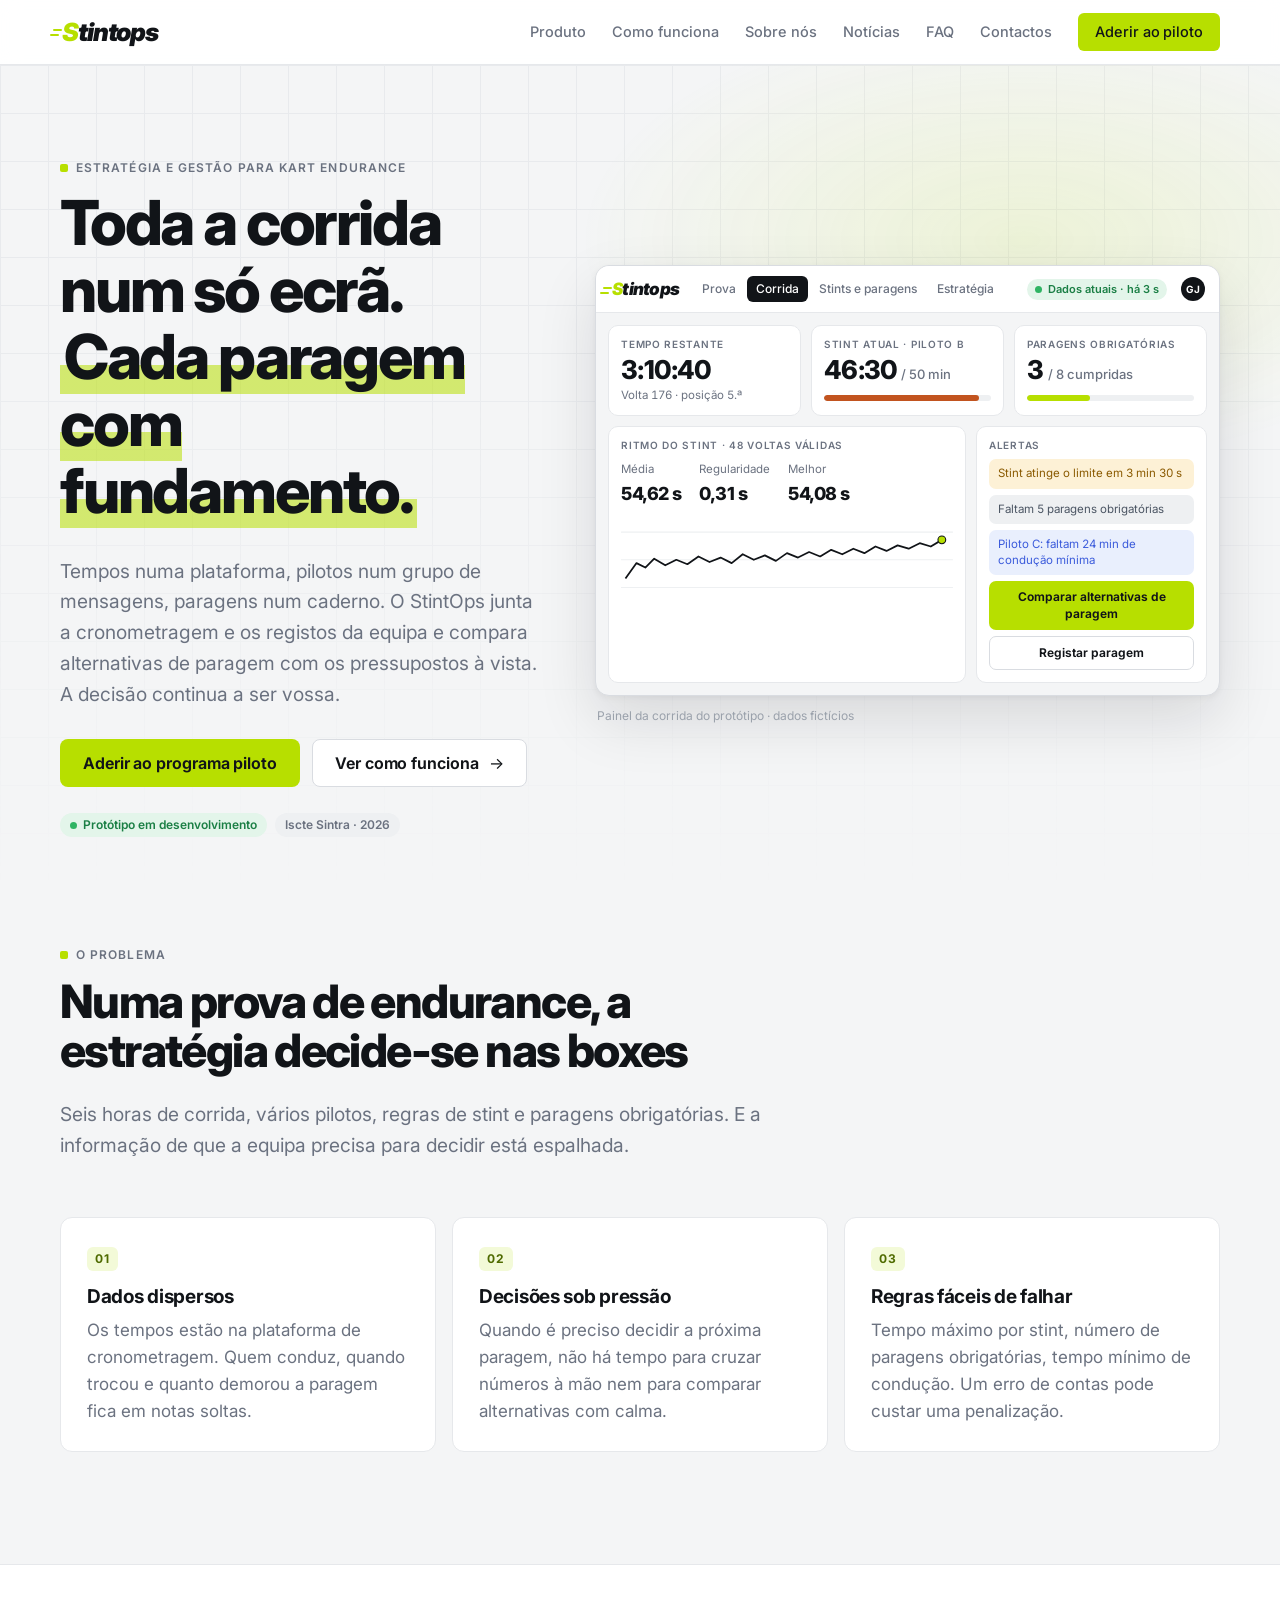
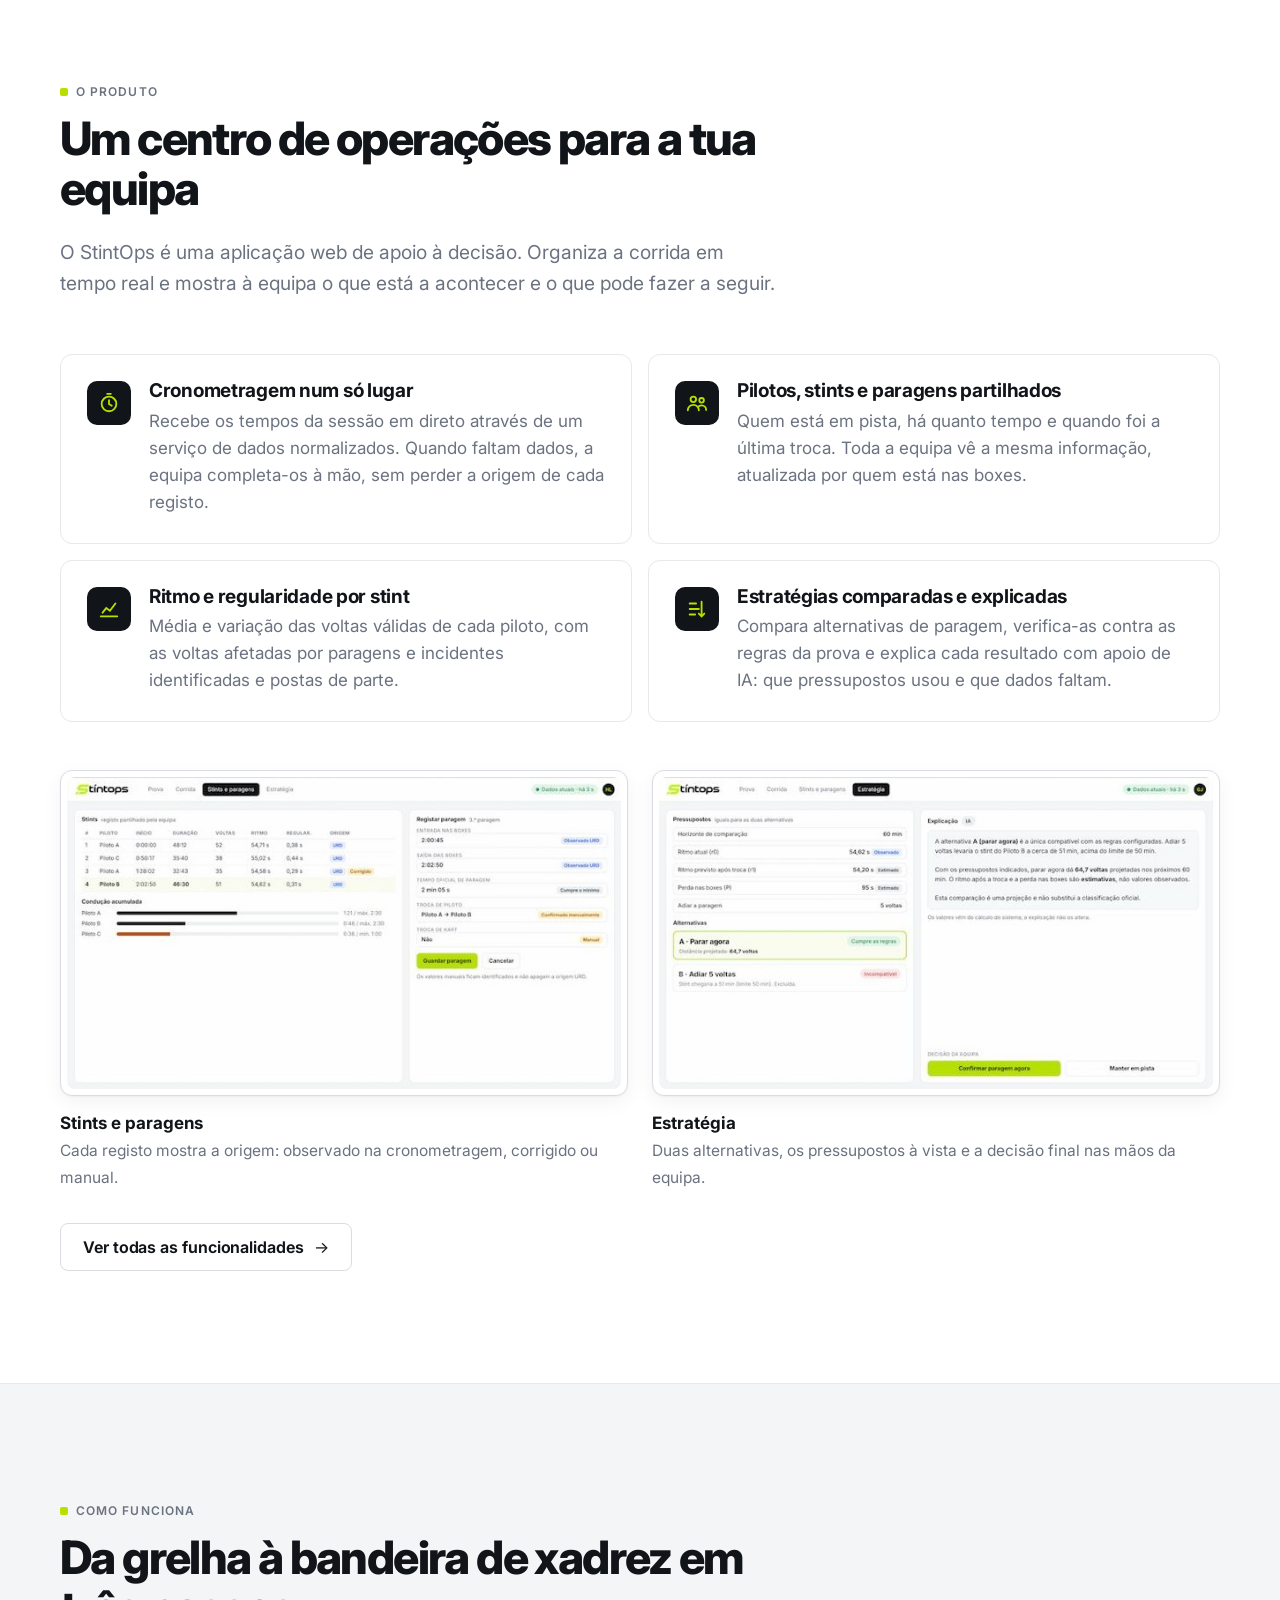
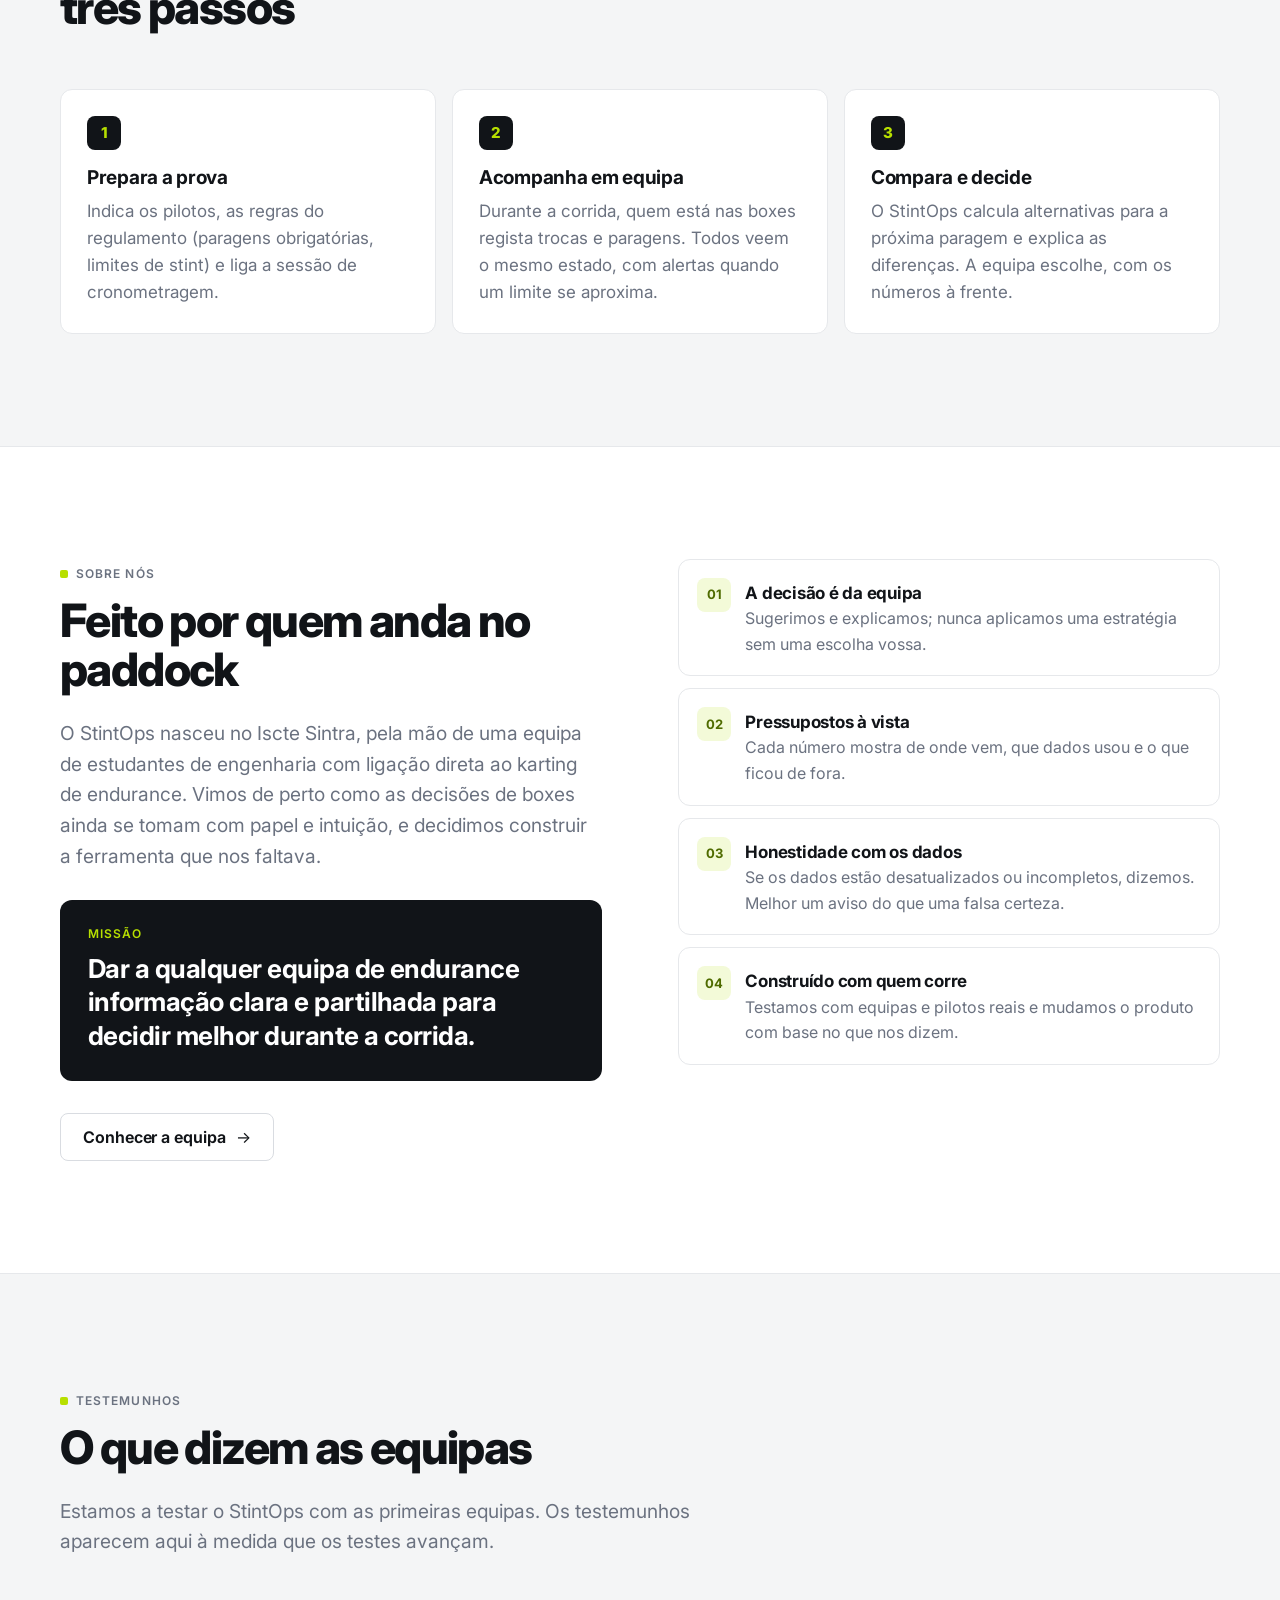
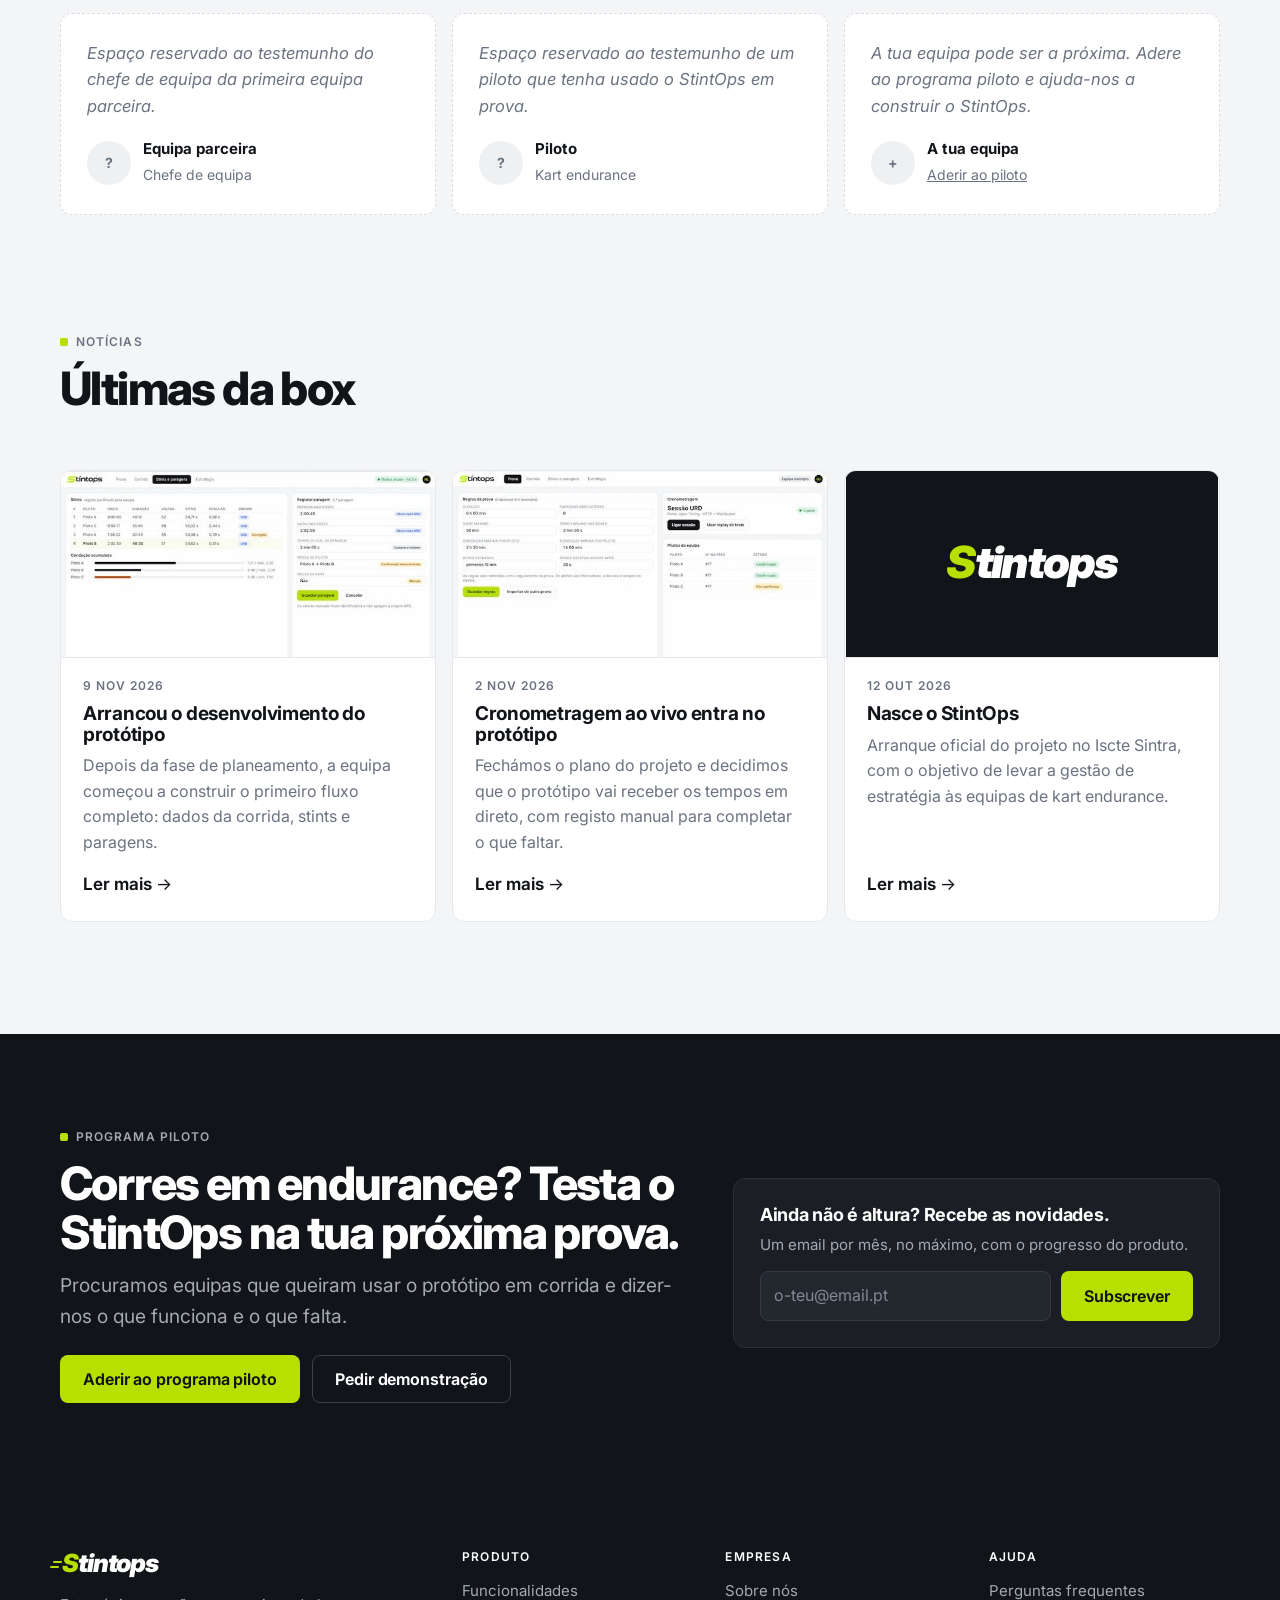
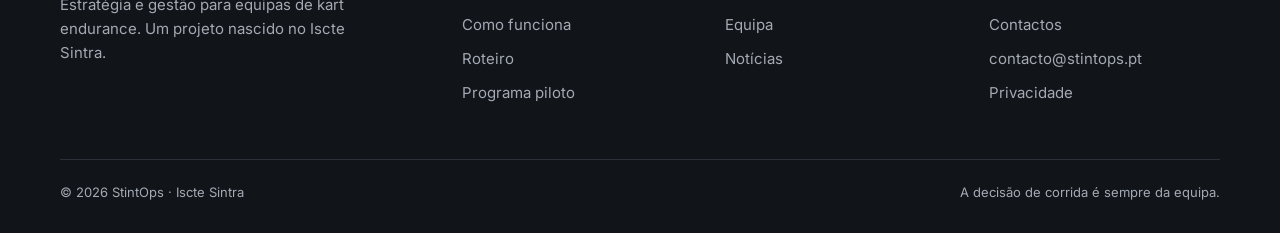
==== index.html @ 8bb317ed "Website corporativo StintOps Site estático com 7 páginas (homepage, produto, sobre nós, notícias, FA" ====
<!doctype html>
<html lang="pt-PT">
<head>
  <meta charset="utf-8">
  <meta name="viewport" content="width=device-width, initial-scale=1">
  <title>StintOps — Estratégia e gestão para kart endurance</title>
  <meta name="description" content="O StintOps junta cronometragem, pilotos, stints e paragens num só ecrã e compara estratégias de paragem com os pressupostos à vista. Para equipas de kart endurance.">
  <meta name="keywords" content="kart endurance, estratégia de corrida, gestão de stints, paragens nas boxes, cronometragem karting, software karting">
  <link rel="canonical" href="https://stintops.pt/">
  <meta property="og:type" content="website">
  <meta property="og:title" content="StintOps — Toda a corrida num só ecrã">
  <meta property="og:description" content="Cronometragem, stints e paragens da equipa num só lugar, com comparação de estratégias explicada.">
  <meta property="og:image" content="https://stintops.pt/assets/img/app-corrida.jpg">
  <meta property="og:locale" content="pt_PT">
  <meta name="theme-color" content="#ffffff">
  <link rel="icon" href="assets/img/favicon.svg" type="image/svg+xml">
  <link rel="preconnect" href="https://fonts.googleapis.com">
  <link rel="preconnect" href="https://fonts.gstatic.com" crossorigin>
  <link href="https://fonts.googleapis.com/css2?family=Inter:ital,wght@0,400;0,500;0,600;0,700;0,800;1,800;1,900&display=swap" rel="stylesheet">
  <link rel="stylesheet" href="assets/css/style.css?v=2">
  <script type="application/ld+json">
  {
    "@context": "https://schema.org",
    "@type": "Organization",
    "name": "StintOps",
    "description": "Estratégia e gestão para equipas de kart endurance.",
    "url": "https://stintops.pt/",
    "logo": "https://stintops.pt/assets/img/logo.svg"
  }
  </script>
</head>
<body>
  <a class="skip" href="#main">Saltar para o conteúdo</a>
  <div id="site-header"></div>

  <main id="main">

    <!-- HERO -->
    <section class="hero" aria-labelledby="hero-title">
      <div class="wrap">
        <div>
          <p class="eyebrow">Estratégia e gestão para kart endurance</p>
          <h1 id="hero-title">Toda a corrida num só ecrã. <span class="hl">Cada paragem com fundamento.</span></h1>
          <p class="lead">Tempos numa plataforma, pilotos num grupo de mensagens, paragens num caderno. O StintOps junta a cronometragem e os registos da equipa e compara alternativas de paragem com os pressupostos à vista. A decisão continua a ser vossa.</p>
          <div class="cta-row">
            <a class="btn btn-primary" href="contactos.html#piloto">Aderir ao programa piloto</a>
            <a class="btn btn-ghost arrow" href="#como-funciona">Ver como funciona</a>
          </div>
          <div class="hero-note">
            <span class="pill green">Protótipo em desenvolvimento</span>
            <span class="pill">Iscte Sintra · 2026</span>
          </div>
        </div>

        <!-- Réplica do ecrã «Painel da corrida» (dados fictícios) -->
        <figure style="margin:0">
          <div class="app" role="img" aria-label="Painel da corrida do StintOps: tempo restante, stint atual, paragens obrigatórias, ritmo do stint e alertas">
            <div class="app-bar">
              <span class="wordmark"><i>S</i>tintops</span>
              <div class="app-tabs"><span>Prova</span><span class="on">Corrida</span><span>Stints e paragens</span><span>Estratégia</span></div>
              <span class="pill green">Dados atuais · há 3 s</span>
              <span class="app-av">GJ</span>
            </div>
            <div class="app-body">
              <div class="app-kpis">
                <div class="app-card"><small>Tempo restante</small><strong>3:10:40</strong><em>Volta 176 · posição 5.ª</em></div>
                <div class="app-card"><small>Stint atual · Piloto B</small><strong>46:30 <span>/ 50 min</span></strong><div class="bar"><b style="width:93%;background:var(--orange)"></b></div></div>
                <div class="app-card"><small>Paragens obrigatórias</small><strong>3 <span>/ 8 cumpridas</span></strong><div class="bar"><b style="width:37.5%;background:var(--lime)"></b></div></div>
              </div>
              <div class="app-main">
                <div class="app-card">
                  <small>Ritmo do stint · 48 voltas válidas</small>
                  <div class="app-stats">
                    <div><em>Média</em><strong>54,62 s</strong></div>
                    <div><em>Regularidade</em><strong>0,31 s</strong></div>
                    <div><em>Melhor</em><strong>54,08 s</strong></div>
                  </div>
                  <svg class="app-chart" viewBox="0 0 300 80" aria-hidden="true">
                    <line x1="0" y1="20" x2="300" y2="20" stroke="#eef0f2"/><line x1="0" y1="45" x2="300" y2="45" stroke="#eef0f2"/><line x1="0" y1="70" x2="300" y2="70" stroke="#eef0f2"/>
                    <polyline fill="none" stroke="#111418" stroke-width="1.6" stroke-linejoin="round"
                      points="4,62 14,48 22,52 30,44 40,50 50,45 60,49 70,42 80,47 90,43 100,48 110,40 120,45 130,41 140,46 150,39 160,43 170,38 180,42 190,36 200,40 210,35 220,39 230,33 240,37 250,32 260,35 270,30 280,33 290,27"/>
                    <circle cx="290" cy="27" r="3.5" fill="#b7df00" stroke="#111418" stroke-width="1"/>
                  </svg>
                </div>
                <div class="app-card">
                  <small style="margin-bottom:8px">Alertas</small>
                  <div class="app-alert amber">Stint atinge o limite em 3 min 30 s</div>
                  <div class="app-alert gray">Faltam 5 paragens obrigatórias</div>
                  <div class="app-alert blue">Piloto C: faltam 24 min de condução mínima</div>
                  <span class="app-btn lime">Comparar alternativas de paragem</span>
                  <span class="app-btn ghost">Registar paragem</span>
                </div>
              </div>
            </div>
          </div>
          <figcaption class="app-caption">Painel da corrida do protótipo · dados fictícios</figcaption>
        </figure>
      </div>
    </section>

    <!-- PROBLEMA -->
    <section aria-labelledby="problema-title" style="padding-top:0">
      <div class="wrap">
        <div class="section-head">
          <p class="eyebrow">O problema</p>
          <h2 id="problema-title">Numa prova de endurance, a estratégia decide-se nas boxes</h2>
          <p class="lead">Seis horas de corrida, vários pilotos, regras de stint e paragens obrigatórias. E a informação de que a equipa precisa para decidir está espalhada.</p>
        </div>
        <div class="pains">
          <article class="pain">
            <span class="num">01</span>
            <h3>Dados dispersos</h3>
            <p>Os tempos estão na plataforma de cronometragem. Quem conduz, quando trocou e quanto demorou a paragem fica em notas soltas.</p>
          </article>
          <article class="pain">
            <span class="num">02</span>
            <h3>Decisões sob pressão</h3>
            <p>Quando é preciso decidir a próxima paragem, não há tempo para cruzar números à mão nem para comparar alternativas com calma.</p>
          </article>
          <article class="pain">
            <span class="num">03</span>
            <h3>Regras fáceis de falhar</h3>
            <p>Tempo máximo por stint, número de paragens obrigatórias, tempo mínimo de condução. Um erro de contas pode custar uma penalização.</p>
          </article>
        </div>
      </div>
    </section>

    <!-- PRODUTO / FUNCIONALIDADES -->
    <section class="band" aria-labelledby="produto-title">
      <div class="wrap">
        <div class="section-head">
          <p class="eyebrow">O produto</p>
          <h2 id="produto-title">Um centro de operações para a tua equipa</h2>
          <p class="lead">O StintOps é uma aplicação web de apoio à decisão. Organiza a corrida em tempo real e mostra à equipa o que está a acontecer e o que pode fazer a seguir.</p>
        </div>
        <div class="features">
          <article class="feature">
            <div class="ico"><svg viewBox="0 0 24 24" fill="none" stroke="currentColor" stroke-width="2" stroke-linecap="round"><circle cx="12" cy="13" r="8"/><path d="M12 9v4l3 2M10 2h4"/></svg></div>
            <div>
              <h3>Cronometragem num só lugar</h3>
              <p>Recebe os tempos da sessão em direto através de um serviço de dados normalizados. Quando faltam dados, a equipa completa-os à mão, sem perder a origem de cada registo.</p>
            </div>
          </article>
          <article class="feature">
            <div class="ico"><svg viewBox="0 0 24 24" fill="none" stroke="currentColor" stroke-width="2" stroke-linecap="round"><circle cx="8" cy="8" r="3"/><circle cx="17" cy="9" r="2.5"/><path d="M2 20c0-3.3 2.7-6 6-6s6 2.7 6 6M14 15.5c.9-.6 1.9-1 3-1 2.8 0 5 2.2 5 5"/></svg></div>
            <div>
              <h3>Pilotos, stints e paragens partilhados</h3>
              <p>Quem está em pista, há quanto tempo e quando foi a última troca. Toda a equipa vê a mesma informação, atualizada por quem está nas boxes.</p>
            </div>
          </article>
          <article class="feature">
            <div class="ico"><svg viewBox="0 0 24 24" fill="none" stroke="currentColor" stroke-width="2" stroke-linecap="round"><path d="M3 20h18M5 16l4-5 4 3 6-8"/></svg></div>
            <div>
              <h3>Ritmo e regularidade por stint</h3>
              <p>Média e variação das voltas válidas de cada piloto, com as voltas afetadas por paragens e incidentes identificadas e postas de parte.</p>
            </div>
          </article>
          <article class="feature">
            <div class="ico"><svg viewBox="0 0 24 24" fill="none" stroke="currentColor" stroke-width="2" stroke-linecap="round"><path d="M4 6h7M4 12h10M4 18h6M17 4v16M14 17l3 3 3-3"/></svg></div>
            <div>
              <h3>Estratégias comparadas e explicadas</h3>
              <p>Compara alternativas de paragem, verifica-as contra as regras da prova e explica cada resultado com apoio de IA: que pressupostos usou e que dados faltam.</p>
            </div>
          </article>
        </div>

        <div class="shots" style="margin-top:48px">
          <figure class="shot">
            <div class="frame"><img src="assets/img/app-stints.jpg" alt="Ecrã Stints e paragens: tabela de stints por piloto, condução acumulada e formulário de registo de paragem" loading="lazy" width="628" height="354"></div>
            <figcaption><b>Stints e paragens</b><span>Cada registo mostra a origem: observado na cronometragem, corrigido ou manual.</span></figcaption>
          </figure>
          <figure class="shot">
            <div class="frame"><img src="assets/img/app-estrategia.jpg" alt="Ecrã Estratégia: pressupostos, duas alternativas de paragem e explicação por IA" loading="lazy" width="628" height="354"></div>
            <figcaption><b>Estratégia</b><span>Duas alternativas, os pressupostos à vista e a decisão final nas mãos da equipa.</span></figcaption>
          </figure>
        </div>
        <div class="more"><a class="btn btn-ghost arrow" href="produto.html">Ver todas as funcionalidades</a></div>
      </div>
    </section>

    <!-- COMO FUNCIONA -->
    <section id="como-funciona" aria-labelledby="como-title">
      <div class="wrap">
        <div class="section-head">
          <p class="eyebrow">Como funciona</p>
          <h2 id="como-title">Da grelha à bandeira de xadrez em três passos</h2>
        </div>
        <div class="steps">
          <div class="step" style="background:var(--surface)">
            <h3>Prepara a prova</h3>
            <p>Indica os pilotos, as regras do regulamento (paragens obrigatórias, limites de stint) e liga a sessão de cronometragem.</p>
          </div>
          <div class="step" style="background:var(--surface)">
            <h3>Acompanha em equipa</h3>
            <p>Durante a corrida, quem está nas boxes regista trocas e paragens. Todos veem o mesmo estado, com alertas quando um limite se aproxima.</p>
          </div>
          <div class="step" style="background:var(--surface)">
            <h3>Compara e decide</h3>
            <p>O StintOps calcula alternativas para a próxima paragem e explica as diferenças. A equipa escolhe, com os números à frente.</p>
          </div>
        </div>
      </div>
    </section>

    <!-- SOBRE (RESUMO) -->
    <section class="band" aria-labelledby="sobre-title">
      <div class="wrap split">
        <div>
          <p class="eyebrow">Sobre nós</p>
          <h2 id="sobre-title">Feito por quem anda no paddock</h2>
          <p class="lead">O StintOps nasceu no Iscte Sintra, pela mão de uma equipa de estudantes de engenharia com ligação direta ao karting de endurance. Vimos de perto como as decisões de boxes ainda se tomam com papel e intuição, e decidimos construir a ferramenta que nos faltava.</p>
          <div class="quote-box" style="margin-top:28px">
            <small>Missão</small>
            <p>Dar a qualquer equipa de endurance informação clara e partilhada para decidir melhor durante a corrida.</p>
          </div>
          <div class="more"><a class="btn btn-ghost arrow" href="sobre.html">Conhecer a equipa</a></div>
        </div>
        <div class="values">
          <div class="value"><b>01</b><div><h3>A decisão é da equipa</h3><p>Sugerimos e explicamos; nunca aplicamos uma estratégia sem uma escolha vossa.</p></div></div>
          <div class="value"><b>02</b><div><h3>Pressupostos à vista</h3><p>Cada número mostra de onde vem, que dados usou e o que ficou de fora.</p></div></div>
          <div class="value"><b>03</b><div><h3>Honestidade com os dados</h3><p>Se os dados estão desatualizados ou incompletos, dizemos. Melhor um aviso do que uma falsa certeza.</p></div></div>
          <div class="value"><b>04</b><div><h3>Construído com quem corre</h3><p>Testamos com equipas e pilotos reais e mudamos o produto com base no que nos dizem.</p></div></div>
        </div>
      </div>
    </section>

    <!-- TESTEMUNHOS -->
    <!-- TODO: substituir pelos testemunhos reais recolhidos no programa piloto (nome, foto, equipa). -->
    <section aria-labelledby="testemunhos-title">
      <div class="wrap">
        <div class="section-head">
          <p class="eyebrow">Testemunhos</p>
          <h2 id="testemunhos-title">O que dizem as equipas</h2>
          <p class="lead">Estamos a testar o StintOps com as primeiras equipas. Os testemunhos aparecem aqui à medida que os testes avançam.</p>
        </div>
        <div class="testis">
          <figure class="testi">
            <blockquote>Espaço reservado ao testemunho do chefe de equipa da primeira equipa parceira.</blockquote>
            <figcaption class="who"><span class="avatar">?</span><div><strong>Equipa parceira</strong><span>Chefe de equipa</span></div></figcaption>
          </figure>
          <figure class="testi">
            <blockquote>Espaço reservado ao testemunho de um piloto que tenha usado o StintOps em prova.</blockquote>
            <figcaption class="who"><span class="avatar">?</span><div><strong>Piloto</strong><span>Kart endurance</span></div></figcaption>
          </figure>
          <figure class="testi">
            <blockquote>A tua equipa pode ser a próxima. Adere ao programa piloto e ajuda-nos a construir o StintOps.</blockquote>
            <figcaption class="who"><span class="avatar">+</span><div><strong>A tua equipa</strong><span><a href="contactos.html#piloto">Aderir ao piloto</a></span></div></figcaption>
          </figure>
        </div>
      </div>
    </section>

    <!-- NOTÍCIAS -->
    <section aria-labelledby="noticias-title" style="padding-top:0">
      <div class="wrap">
        <div class="section-head">
          <p class="eyebrow">Notícias</p>
          <h2 id="noticias-title">Últimas da box</h2>
        </div>
        <div class="news">
          <article class="post">
            <div class="post-cover"><img src="assets/img/app-stints.jpg" alt="" loading="lazy"></div>
            <div class="post-body">
              <time datetime="2026-11-09">9 nov 2026</time>
              <h3>Arrancou o desenvolvimento do protótipo</h3>
              <p>Depois da fase de planeamento, a equipa começou a construir o primeiro fluxo completo: dados da corrida, stints e paragens.</p>
              <a class="read arrow" href="noticias.html#prototipo">Ler mais </a>
            </div>
          </article>
          <article class="post">
            <div class="post-cover"><img src="assets/img/app-prova.jpg" alt="" loading="lazy"></div>
            <div class="post-body">
              <time datetime="2026-11-02">2 nov 2026</time>
              <h3>Cronometragem ao vivo entra no protótipo</h3>
              <p>Fechámos o plano do projeto e decidimos que o protótipo vai receber os tempos em direto, com registo manual para completar o que faltar.</p>
              <a class="read arrow" href="noticias.html#ao-vivo">Ler mais </a>
            </div>
          </article>
          <article class="post">
            <div class="post-cover"><svg viewBox="0 0 320 160" aria-hidden="true"><rect width="320" height="160" fill="#111418"/><text x="160" y="92" text-anchor="middle" font-family="Inter, sans-serif" font-style="italic" font-weight="900" font-size="38" letter-spacing="-1.5" fill="#fff"><tspan fill="#b7df00">S</tspan>tintops</text></svg></div>
            <div class="post-body">
              <time datetime="2026-10-12">12 out 2026</time>
              <h3>Nasce o StintOps</h3>
              <p>Arranque oficial do projeto no Iscte Sintra, com o objetivo de levar a gestão de estratégia às equipas de kart endurance.</p>
              <a class="read arrow" href="noticias.html#arranque">Ler mais </a>
            </div>
          </article>
        </div>
      </div>
    </section>

    <!-- CTA SECUNDÁRIO -->
    <section class="cta-band dark" aria-labelledby="cta-title">
      <div class="wrap">
        <div>
          <p class="eyebrow">Programa piloto</p>
          <h2 id="cta-title">Corres em endurance? Testa o StintOps na tua próxima prova.</h2>
          <p class="lead">Procuramos equipas que queiram usar o protótipo em corrida e dizer-nos o que funciona e o que falta.</p>
          <div class="cta-row" style="margin-top:24px">
            <a class="btn btn-primary" href="contactos.html#piloto">Aderir ao programa piloto</a>
            <a class="btn btn-ghost" href="contactos.html#demo">Pedir demonstração</a>
          </div>
        </div>
        <div class="cta-side">
          <h3>Ainda não é altura? Recebe as novidades.</h3>
          <p>Um email por mês, no máximo, com o progresso do produto.</p>
          <form class="newsletter" data-form="newsletter" data-ok="Subscrição registada. Obrigado!" novalidate>
            <label class="sr-only" for="nl-email">Email</label>
            <input id="nl-email" name="email" type="email" placeholder="o-teu@email.pt" required autocomplete="email">
            <input type="hidden" name="tipo" value="newsletter">
            <button class="btn btn-primary" type="submit">Subscrever</button>
            <p class="form-msg" role="status"></p>
          </form>
        </div>
      </div>
    </section>

  </main>

  <div id="site-footer"></div>
  <script src="assets/js/main.js?v=2"></script>
</body>
</html>
---- assets/css/style.css ----
/* StintOps — website corporativo
   Mesma linguagem visual da aplicação: fundo claro, cartões brancos,
   lima como cor de ação, preto para o estado ativo, etiquetas de estado. */

:root {
  --bg: #f4f5f6;
  --surface: #ffffff;
  --surface-2: #fafafa;
  --line: #e6e8eb;
  --line-2: #d9dce1;
  --text: #111418;
  --muted: #6b7280;
  --faint: #9aa1ab;
  --black: #111418;

  --lime: #b7df00;          /* botões principais, barras de progresso */
  --lime-hover: #a6cb00;
  --lime-ink: #4f6b00;      /* lima legível sobre branco */
  --lime-soft: #f3fad8;
  --orange: #c2541f;        /* stint perto do limite */
  --amber-soft: #fdf1d6;  --amber-ink: #8a5a00;
  --blue-soft: #e9effd;   --blue-ink: #3b5bdb;
  --green-soft: #e3f5ea;  --green-ink: #1b7f45;
  --gray-soft: #eef0f2;

  --font: "Inter", system-ui, -apple-system, "Segoe UI", Roboto, sans-serif;
  --radius: 12px;
  --radius-sm: 8px;
  --wrap: 1160px;
  --gutter: clamp(16px, 4vw, 32px);
  --shadow: 0 1px 2px rgba(17, 20, 24, .04), 0 6px 20px rgba(17, 20, 24, .05);
}

*, *::before, *::after { box-sizing: border-box; }
html { scroll-behavior: smooth; -webkit-text-size-adjust: 100%; }
[id] { scroll-margin-top: 84px; }
body {
  margin: 0; background: var(--bg); color: var(--text);
  font: 400 17px/1.6 var(--font);
  -webkit-font-smoothing: antialiased;
}
img, svg { display: block; max-width: 100%; }
a { color: inherit; }
p { margin: 0 0 1em; }
h1, h2, h3, h4 { margin: 0 0 .5em; line-height: 1.08; font-weight: 800; letter-spacing: -.035em; }
h1 { font-size: clamp(38px, 5vw, 62px); }
h2 { font-size: clamp(30px, 3.8vw, 46px); }
h3 { font-size: 19px; font-weight: 700; letter-spacing: -.015em; }
:focus-visible { outline: 3px solid var(--lime); outline-offset: 3px; border-radius: 4px; }

.wrap { width: min(var(--wrap), 100% - 2 * var(--gutter)); margin-inline: auto; }
.skip { position: absolute; left: -999px; top: 8px; background: var(--black); color: #fff; padding: 8px 14px; z-index: 100; border-radius: 6px; }
.skip:focus { left: 8px; }
.sr-only { position: absolute; width: 1px; height: 1px; overflow: hidden; clip: rect(0 0 0 0); white-space: nowrap; }

/* rótulo pequeno em maiúsculas, como «TEMPO RESTANTE» na app */
.eyebrow {
  display: inline-flex; align-items: center; gap: 8px;
  font: 600 12px/1 var(--font); letter-spacing: .09em; text-transform: uppercase;
  color: var(--muted); margin-bottom: 16px;
}
.eyebrow::before { content: ""; width: 8px; height: 8px; border-radius: 2px; background: var(--lime); }
.lead { font-size: clamp(18px, 1.5vw, 20px); color: var(--muted); max-width: 60ch; }
.hl { background: linear-gradient(transparent 62%, rgba(183, 223, 0, .55) 62%); padding: 0 .06em; }

/* etiquetas de estado (Confirmado, Observado URD, Corrigido…) */
.pill {
  display: inline-flex; align-items: center; gap: 6px; white-space: nowrap;
  font: 600 12px/1 var(--font); padding: 6px 10px; border-radius: 999px;
  background: var(--gray-soft); color: var(--muted);
}
.pill.green { background: var(--green-soft); color: var(--green-ink); }
.pill.green::before { content: ""; width: 7px; height: 7px; border-radius: 50%; background: #2fb463; }
.pill.blue { background: var(--blue-soft); color: var(--blue-ink); }
.pill.amber { background: var(--amber-soft); color: var(--amber-ink); }
.pill.lime { background: var(--lime-soft); color: var(--lime-ink); }

/* ---------- botões (cantos de 8px, como na app) ---------- */
.btn {
  display: inline-flex; align-items: center; justify-content: center; gap: 10px;
  min-height: 48px; padding: 0 22px; border-radius: var(--radius-sm); border: 1px solid transparent;
  font: 650 16px/1 var(--font); text-decoration: none; cursor: pointer; letter-spacing: -.005em;
  transition: background .15s, color .15s, border-color .15s, box-shadow .15s;
}
.btn-primary { background: var(--lime); color: var(--black); }
.btn-primary:hover { background: var(--lime-hover); }
.btn-ghost { background: var(--surface); color: var(--text); border-color: var(--line-2); }
.btn-ghost:hover { border-color: var(--black); }
.btn-dark { background: var(--black); color: #fff; }
.btn-sm { min-height: 38px; padding: 0 16px; font-size: 14.5px; }
.arrow::after { content: "→"; font-weight: 400; }

/* ---------- logótipo ---------- */
.brand { display: inline-flex; align-items: center; text-decoration: none; color: var(--black); }
.wordmark { font: italic 900 25px/1 var(--font); letter-spacing: -.045em; position: relative; padding-left: 2px; }
.wordmark i { font-style: inherit; color: var(--lime); position: relative; }
.wordmark i::before {
  content: ""; position: absolute; left: -9px; top: 42%; width: 9px; height: 2px; border-radius: 2px;
  background: var(--lime); box-shadow: -3px 5px 0 var(--lime);
}
.dark .brand { color: #fff; }

/* ---------- cabeçalho (barra da app) ---------- */
.site-header {
  position: sticky; top: 0; z-index: 50;
  background: rgba(255, 255, 255, .92); backdrop-filter: saturate(1.4) blur(10px);
  border-bottom: 1px solid var(--line);
}
.site-header .wrap { display: flex; align-items: center; gap: 28px; min-height: 64px; }
.nav { margin-left: auto; display: flex; align-items: center; gap: 2px; }
.nav a {
  color: var(--muted); text-decoration: none; font-size: 14.5px; font-weight: 500;
  padding: 7px 12px; border-radius: 6px;
}
.nav a:hover { color: var(--text); background: var(--gray-soft); }
.nav a[aria-current="page"] { color: #fff; background: var(--black); }
.nav .btn { margin-left: 12px; color: var(--black); padding: 0 16px; }
.nav .btn:hover { background: var(--lime-hover); color: var(--black); }
.nav-toggle {
  display: none; margin-left: auto; background: var(--surface); border: 1px solid var(--line-2);
  color: var(--text); width: 44px; height: 44px; border-radius: 8px; cursor: pointer;
}
@media (max-width: 920px) {
  .nav-toggle { display: grid; place-items: center; }
  .nav {
    position: absolute; left: 0; right: 0; top: 100%;
    flex-direction: column; align-items: stretch; gap: 0;
    background: var(--surface); border-bottom: 1px solid var(--line);
    padding: 8px var(--gutter) 20px; display: none; box-shadow: var(--shadow);
  }
  .nav.open { display: flex; }
  .nav a { padding: 14px 10px; border-radius: 6px; font-size: 17px; }
  .nav .btn { margin: 14px 0 0; }
}

/* ---------- secções ---------- */
section { padding: clamp(64px, 9vw, 112px) 0; }
.band { background: var(--surface); border-block: 1px solid var(--line); }
.dark { background: var(--black); color: #e8eaed; }
.dark h1, .dark h2, .dark h3 { color: #fff; }
.dark .lead { color: #a3aab4; }
.dark .eyebrow { color: #a3aab4; }
.dark .btn-ghost { background: transparent; color: #fff; border-color: #3a414b; }
.dark .btn-ghost:hover { border-color: #fff; }
.section-head { max-width: 760px; margin-bottom: clamp(32px, 5vw, 56px); }
.section-head.center { margin-inline: auto; text-align: center; }

/* ---------- hero ---------- */
.hero { position: relative; overflow: hidden; padding: clamp(48px, 7vw, 88px) 0 clamp(64px, 8vw, 104px); }
.hero::before {
  content: ""; position: absolute; inset: 0; pointer-events: none;
  background:
    radial-gradient(700px 360px at 80% 20%, rgba(183, 223, 0, .16), transparent 65%),
    linear-gradient(var(--line) 1px, transparent 1px) 0 0 / 48px 48px,
    linear-gradient(90deg, var(--line) 1px, transparent 1px) 0 0 / 48px 48px;
  -webkit-mask-image: linear-gradient(180deg, #000 30%, transparent 95%);
  mask-image: linear-gradient(180deg, #000 30%, transparent 95%);
  opacity: .8;
}
.hero .wrap { position: relative; display: grid; grid-template-columns: .92fr 1.18fr; gap: clamp(32px, 4vw, 48px); align-items: center; }
.hero .lead { margin: 22px 0 30px; }
.cta-row { display: flex; flex-wrap: wrap; gap: 12px; align-items: center; }
.hero-note { margin-top: 26px; display: flex; flex-wrap: wrap; gap: 8px; }
@media (max-width: 1000px) { .hero .wrap { grid-template-columns: 1fr; } }

/* ---------- réplica do «Painel da corrida» (ilustração) ---------- */
.app {
  background: var(--bg); border: 1px solid var(--line-2); border-radius: 14px;
  box-shadow: 0 24px 60px rgba(17, 20, 24, .12), 0 2px 6px rgba(17, 20, 24, .05);
  overflow: hidden; font-size: 13px; line-height: 1.35; font-variant-numeric: tabular-nums;
}
.app-bar { display: flex; align-items: center; gap: 14px; padding: 10px 14px; background: var(--surface); border-bottom: 1px solid var(--line); }
.app-bar .wordmark { font-size: 17px; }
.app-tabs { display: flex; gap: 2px; }
.app-bar { overflow: hidden; white-space: nowrap; }
.app-tabs span { padding: 5px 9px; white-space: nowrap; border-radius: 6px; color: var(--muted); font-size: 12px; font-weight: 500; }
.app-tabs span.on { background: var(--black); color: #fff; }
.app-bar .pill { margin-left: auto; font-size: 11px; padding: 5px 8px; }
.app-av { width: 24px; height: 24px; border-radius: 50%; background: var(--black); color: #fff; font: 700 10px/24px var(--font); text-align: center; flex: none; }
.app-body { padding: 12px; display: grid; gap: 10px; }
.app-kpis { display: grid; grid-template-columns: repeat(3, 1fr); gap: 10px; }
.app-card { background: var(--surface); border: 1px solid var(--line); border-radius: 10px; padding: 12px; min-width: 0; }
.app-card small { display: block; font: 600 10px/1.2 var(--font); text-transform: uppercase; letter-spacing: .07em; color: var(--muted); }
.app-card strong { display: block; font: 800 26px/1.1 var(--font); letter-spacing: -.03em; margin-top: 6px; }
.app-card strong span { font-size: 13px; font-weight: 500; color: var(--muted); letter-spacing: 0; }
.app-card em { display: block; font-style: normal; color: var(--muted); font-size: 11.5px; margin-top: 3px; }
.bar { height: 6px; border-radius: 3px; background: var(--gray-soft); margin-top: 10px; overflow: hidden; }
.bar b { display: block; height: 100%; border-radius: 3px; }
.app-main { display: grid; grid-template-columns: 1.55fr 1fr; gap: 10px; }
.app-stats { display: flex; gap: 18px; margin: 8px 0 4px; }
.app-stats strong { font-size: 18px; }
.app-chart { margin-top: 6px; }
.app-alert { border-radius: 7px; padding: 7px 9px; font-size: 11.5px; margin-bottom: 6px; }
.app-alert.amber { background: var(--amber-soft); color: var(--amber-ink); }
.app-alert.gray { background: var(--gray-soft); color: #4b5563; }
.app-alert.blue { background: var(--blue-soft); color: var(--blue-ink); }
.app-btn { display: block; text-align: center; border-radius: 7px; padding: 8px; font-weight: 650; font-size: 12px; margin-top: 6px; }
.app-btn.lime { background: var(--lime); }
.app-btn.ghost { background: var(--surface); border: 1px solid var(--line-2); }
.app-caption { margin: 10px 2px 0; font-size: 12px; color: var(--faint); }
@media (max-width: 1240px) and (min-width: 1001px), (max-width: 600px) {
  .app-tabs span:not(.on) { display: none; }
}
@media (max-width: 600px) {
  .app-kpis { grid-template-columns: 1fr 1fr; }
  .app-kpis .app-card:last-child { grid-column: 1 / -1; }
  .app-main { grid-template-columns: 1fr; }
  .app-card strong { font-size: 22px; }
}

/* ---------- problema ---------- */
.pains { display: grid; grid-template-columns: repeat(3, 1fr); gap: 16px; }
.pain { background: var(--surface); border: 1px solid var(--line); border-radius: var(--radius); padding: 26px; }
.pain .num { display: inline-block; font: 700 12px/1 var(--font); letter-spacing: .08em; color: var(--lime-ink); background: var(--lime-soft); padding: 6px 8px; border-radius: 6px; }
.pain h3 { margin-top: 16px; }
.pain p { color: var(--muted); margin: 0; }
@media (max-width: 860px) { .pains { grid-template-columns: 1fr; } }

/* ---------- funcionalidades ---------- */
.features { display: grid; grid-template-columns: repeat(2, 1fr); gap: 16px; }
.feature {
  background: var(--surface); border: 1px solid var(--line); border-radius: var(--radius);
  padding: 26px; display: grid; grid-template-columns: 44px 1fr; gap: 18px; align-items: start;
}
.feature .ico { width: 44px; height: 44px; border-radius: 10px; background: var(--black); display: grid; place-items: center; color: var(--lime); }
.feature .ico svg { width: 22px; height: 22px; }
.feature h3 { margin-bottom: 6px; }
.feature p { color: var(--muted); margin: 0; }
.feature .pill { margin-top: 14px; }
.more { margin-top: 32px; }
@media (max-width: 760px) { .features { grid-template-columns: 1fr; } .feature { grid-template-columns: 1fr; } }

/* ---------- ecrãs da aplicação ---------- */
.shots { display: grid; grid-template-columns: repeat(2, 1fr); gap: 24px; }
.shot { margin: 0; }
.shot .frame { background: var(--surface); border: 1px solid var(--line-2); border-radius: 12px; padding: 6px; box-shadow: var(--shadow); }
.shot img { width: 100%; height: auto; border-radius: 8px; }
.shot figcaption { margin-top: 14px; }
.shot figcaption b { display: block; font-size: 17px; }
.shot figcaption span { color: var(--muted); font-size: 15.5px; }
@media (max-width: 860px) { .shots { grid-template-columns: 1fr; } }

/* ---------- passos ---------- */
.steps { display: grid; grid-template-columns: repeat(3, 1fr); gap: 16px; counter-reset: step; }
.step { background: var(--bg); border: 1px solid var(--line); border-radius: var(--radius); padding: 26px; }
.step::before {
  counter-increment: step; content: counter(step);
  display: grid; place-items: center; width: 34px; height: 34px; border-radius: 8px;
  background: var(--black); color: var(--lime); font: 800 15px/1 var(--font); margin-bottom: 18px;
}
.step p { color: var(--muted); margin: 0; }
@media (max-width: 860px) { .steps { grid-template-columns: 1fr; } }

/* ---------- sobre / valores ---------- */
.split { display: grid; grid-template-columns: 1fr 1fr; gap: clamp(32px, 6vw, 80px); align-items: start; }
@media (max-width: 860px) { .split { grid-template-columns: 1fr; } }
.values { display: grid; gap: 12px; }
.value { display: grid; grid-template-columns: 34px 1fr; gap: 14px; background: var(--surface); border: 1px solid var(--line); border-radius: var(--radius); padding: 18px; }
.value b { display: grid; place-items: center; width: 34px; height: 34px; border-radius: 8px; background: var(--lime-soft); color: var(--lime-ink); font-size: 13px; }
.value h3 { margin: 6px 0 4px; font-size: 17px; }
.value p { margin: 0; color: var(--muted); font-size: 16px; }
.quote-box { background: var(--black); color: #e8eaed; border-radius: var(--radius); padding: 28px; }
.quote-box p { font: 700 clamp(21px, 2.2vw, 26px)/1.3 var(--font); color: #fff; letter-spacing: -.02em; margin-bottom: 0; }
.quote-box small { display: block; font: 600 12px/1 var(--font); letter-spacing: .09em; text-transform: uppercase; color: var(--lime); margin-bottom: 12px; }
.quote-box.light { background: var(--surface); border: 1px solid var(--line); }
.quote-box.light p { color: var(--text); }
.quote-box.light small { color: var(--lime-ink); }

/* ---------- testemunhos ---------- */
.testis { display: grid; grid-template-columns: repeat(3, 1fr); gap: 16px; }
.testi { margin: 0; background: var(--surface); border: 1.5px dashed var(--line-2); border-radius: var(--radius); padding: 26px; display: flex; flex-direction: column; gap: 18px; }
.testi blockquote { margin: 0; font-size: 16.5px; color: var(--muted); font-style: italic; }
.testi .who { display: flex; align-items: center; gap: 12px; margin-top: auto; }
.avatar { width: 44px; height: 44px; border-radius: 50%; background: var(--gray-soft); display: grid; place-items: center; font: 700 14px/1 var(--font); color: var(--muted); flex: none; }
.who strong { display: block; font-size: 15px; }
.who span { font-size: 14px; color: var(--muted); }
@media (max-width: 860px) { .testis { grid-template-columns: 1fr; } }

/* ---------- notícias ---------- */
.news { display: grid; grid-template-columns: repeat(3, 1fr); gap: 16px; }
.post { background: var(--surface); border: 1px solid var(--line); border-radius: var(--radius); overflow: hidden; display: flex; flex-direction: column; }
.post-cover { aspect-ratio: 16 / 8; background: var(--surface-2); border-bottom: 1px solid var(--line); overflow: hidden; }
.post-cover img { width: 100%; height: 100%; object-fit: cover; object-position: top left; }
.post-cover svg { width: 100%; height: 100%; }
.post-body { padding: 22px; display: flex; flex-direction: column; flex: 1; }
.post time { font: 600 12px/1 var(--font); color: var(--muted); letter-spacing: .08em; text-transform: uppercase; }
.post h3 { margin: 12px 0 8px; }
.post p { color: var(--muted); font-size: 16px; }
.post a.read { margin-top: auto; font-weight: 650; text-decoration: none; }
.post a.read:hover { color: var(--lime-ink); }
@media (max-width: 960px) { .news { grid-template-columns: 1fr; } }

/* ---------- CTA final ---------- */
.cta-band { padding: clamp(56px, 7vw, 88px) 0; }
.cta-band .wrap { display: grid; grid-template-columns: 1.3fr 1fr; gap: 40px; align-items: center; }
.cta-band h2 { margin-bottom: 12px; }
.newsletter { display: flex; gap: 10px; margin-top: 14px; flex-wrap: wrap; }
.newsletter input { flex: 1 1 220px; }
.cta-side { background: #1b1f25; border: 1px solid #2b313a; border-radius: var(--radius); padding: 26px; }
.cta-side h3 { font-size: 18px; }
.cta-side p { color: #a3aab4; font-size: 15px; margin-bottom: 0; }
@media (max-width: 860px) { .cta-band .wrap { grid-template-columns: 1fr; } }

/* ---------- formulários (campos como na app) ---------- */
label { display: block; font-weight: 600; font-size: 14.5px; margin-bottom: 6px; }
input, select, textarea {
  width: 100%; font: inherit; font-size: 16px; color: var(--text);
  background: var(--surface); border: 1px solid var(--line-2); border-radius: var(--radius-sm); padding: 11px 13px; min-height: 46px;
}
.dark input { background: #23282f; border-color: #353c46; color: #fff; }
.dark input::placeholder { color: #808894; }
textarea { min-height: 130px; resize: vertical; }
input:focus, select:focus, textarea:focus { outline: none; border-color: var(--lime-ink); box-shadow: 0 0 0 3px rgba(183, 223, 0, .35); }
.form-grid { display: grid; grid-template-columns: 1fr 1fr; gap: 18px; }
.form-grid .full { grid-column: 1 / -1; }
@media (max-width: 640px) { .form-grid { grid-template-columns: 1fr; } }
fieldset { border: 0; padding: 0; margin: 0 0 22px; }
legend { font-weight: 600; font-size: 14.5px; margin-bottom: 10px; padding: 0; }
.choice { display: grid; grid-template-columns: repeat(3, 1fr); gap: 10px; }
.choice label { margin: 0; position: relative; }
.choice input { position: absolute; opacity: 0; pointer-events: none; width: 1px; height: 1px; min-height: 0; padding: 0; }
.choice span {
  display: block; height: 100%; border: 1px solid var(--line-2); background: var(--surface); border-radius: var(--radius-sm);
  padding: 14px; font-weight: 650; font-size: 15px; cursor: pointer;
}
.choice span small { display: block; font-weight: 400; color: var(--muted); font-size: 13px; margin-top: 4px; }
.choice input:checked + span { border-color: var(--lime-ink); background: var(--lime-soft); box-shadow: inset 0 0 0 1px var(--lime-ink); }
.choice input:focus-visible + span { outline: 3px solid var(--lime); outline-offset: 2px; }
@media (max-width: 640px) { .choice { grid-template-columns: 1fr; } }
.check { display: flex; gap: 10px; align-items: flex-start; font-weight: 400; font-size: 14px; color: var(--muted); }
.check input { width: 20px; height: 20px; min-height: 0; margin-top: 2px; flex: none; accent-color: var(--lime-ink); }
.form-msg { display: none; margin-top: 16px; padding: 12px 14px; border-radius: var(--radius-sm); font-size: 15px; flex-basis: 100%; }
.form-msg.ok { display: block; background: var(--green-soft); color: var(--green-ink); }
.form-msg.err { display: block; background: #fdecea; color: #a12a1c; }

/* ---------- páginas interiores ---------- */
.page-hero { padding: clamp(48px, 7vw, 88px) 0 clamp(40px, 5vw, 64px); background: var(--surface); border-bottom: 1px solid var(--line); position: relative; overflow: hidden; }
.page-hero::before {
  content: ""; position: absolute; inset: 0; pointer-events: none;
  background:
    linear-gradient(var(--line) 1px, transparent 1px) 0 0 / 48px 48px,
    linear-gradient(90deg, var(--line) 1px, transparent 1px) 0 0 / 48px 48px;
  -webkit-mask-image: linear-gradient(90deg, transparent 35%, #000 100%);
  mask-image: linear-gradient(90deg, transparent 35%, #000 100%);
  opacity: .7;
}
.page-hero .wrap { position: relative; }
.page-hero h1 { font-size: clamp(38px, 5vw, 60px); max-width: 17ch; }
.page-hero .lead a { color: var(--text); }
.crumbs { font-size: 13.5px; color: var(--muted); margin-bottom: 20px; }
.crumbs a { color: var(--muted); }
.prose { max-width: 70ch; }
.prose h2 { font-size: clamp(26px, 2.8vw, 34px); margin-top: 1.6em; }
.prose h3 { margin-top: 1.4em; }
.prose ul { padding-left: 1.2em; }
.prose li { margin-bottom: .4em; }
.prose p, .prose li { color: #374151; }

.team { display: grid; grid-template-columns: repeat(auto-fill, minmax(200px, 1fr)); gap: 16px; }
.member { background: var(--bg); border: 1px solid var(--line); border-radius: var(--radius); padding: 22px; }
.member .avatar { width: 64px; height: 64px; font-size: 20px; background: var(--black); color: #fff; margin-bottom: 16px; }
.member h3 { font-size: 17px; margin-bottom: 4px; }
.member p { margin: 0; color: var(--muted); font-size: 15px; }

.timeline { list-style: none; margin: 28px 0 0; padding: 0; border-left: 2px solid var(--line-2); }
.timeline li { position: relative; padding: 0 0 26px 26px; }
.timeline li::before { content: ""; position: absolute; left: -7px; top: 4px; width: 12px; height: 12px; border-radius: 50%; background: var(--lime); box-shadow: 0 0 0 3px var(--bg); }
.timeline time { font: 600 12px/1 var(--font); color: var(--muted); letter-spacing: .08em; text-transform: uppercase; }
.timeline h3 { margin: 8px 0 4px; font-size: 17px; }
.timeline p { margin: 0; color: var(--muted); }
.article + .article { margin-top: 40px; padding-top: 40px; border-top: 1px solid var(--line); }
.article .eyebrow { margin-bottom: 10px; }
.article h2 { margin-top: 0; }

.compare { width: 100%; border-collapse: collapse; background: var(--surface); font-size: 15.5px; }
.compare th, .compare td { text-align: left; padding: 13px 18px; border-bottom: 1px solid var(--line); vertical-align: middle; }
.compare th { font: 600 11.5px/1.2 var(--font); text-transform: uppercase; letter-spacing: .08em; color: var(--muted); background: var(--surface-2); }
.compare tr:last-child td { border-bottom: 0; }
.table-scroll { overflow-x: auto; border-radius: var(--radius); border: 1px solid var(--line); }

.faq { max-width: 820px; }
.faq details { background: var(--surface); border: 1px solid var(--line); border-radius: var(--radius-sm); margin-bottom: 8px; }
.faq summary { list-style: none; cursor: pointer; padding: 18px 52px 18px 20px; position: relative; font-weight: 650; font-size: 17px; }
.faq summary::-webkit-details-marker { display: none; }
.faq summary::after { content: "+"; position: absolute; right: 18px; top: 13px; font: 400 26px/1 var(--font); color: var(--muted); transition: transform .2s; }
.faq details[open] summary::after { transform: rotate(45deg); }
.faq details p { color: var(--muted); padding: 0 20px 18px; margin: 0; }
.faq h2 { font-size: 24px; margin: 44px 0 14px; }
.faq h2:first-child { margin-top: 0; }

.contact-grid { display: grid; grid-template-columns: 1.5fr 1fr; gap: clamp(28px, 5vw, 56px); align-items: start; }
@media (max-width: 900px) { .contact-grid { grid-template-columns: 1fr; } }
.card { background: var(--surface); border: 1px solid var(--line); border-radius: var(--radius); padding: clamp(22px, 3vw, 34px); }
.card h2 { font-size: 30px; }
.info-list { list-style: none; padding: 0; margin: 0; background: var(--surface); border: 1px solid var(--line); border-radius: var(--radius); }
.info-list li { padding: 16px 20px; border-bottom: 1px solid var(--line); }
.info-list li:last-child { border-bottom: 0; }
.info-list small { display: block; font: 600 11.5px/1 var(--font); text-transform: uppercase; letter-spacing: .08em; color: var(--muted); margin-bottom: 6px; }

/* ---------- rodapé ---------- */
.site-footer { background: var(--black); color: #a3aab4; padding: 60px 0 30px; font-size: 15px; }
.foot-grid { display: grid; grid-template-columns: 1.6fr repeat(3, 1fr); gap: 32px; }
.foot-grid h4 { color: #fff; font: 600 12px/1 var(--font); text-transform: uppercase; letter-spacing: .1em; margin-bottom: 16px; }
.foot-grid ul { list-style: none; margin: 0; padding: 0; }
.foot-grid li { margin-bottom: 10px; }
.foot-grid a { color: #a3aab4; text-decoration: none; }
.foot-grid a:hover { color: #fff; }
.foot-grid .brand { color: #fff; }
.foot-grid p { max-width: 34ch; margin-top: 14px; }
.foot-bottom { margin-top: 44px; padding-top: 22px; border-top: 1px solid #2b313a; display: flex; flex-wrap: wrap; gap: 12px 24px; justify-content: space-between; font-size: 13px; }
@media (max-width: 860px) { .foot-grid { grid-template-columns: 1fr 1fr; } .foot-grid > :first-child { grid-column: 1 / -1; } }

@media (prefers-reduced-motion: reduce) { html { scroll-behavior: auto; } .btn { transition: none; } }
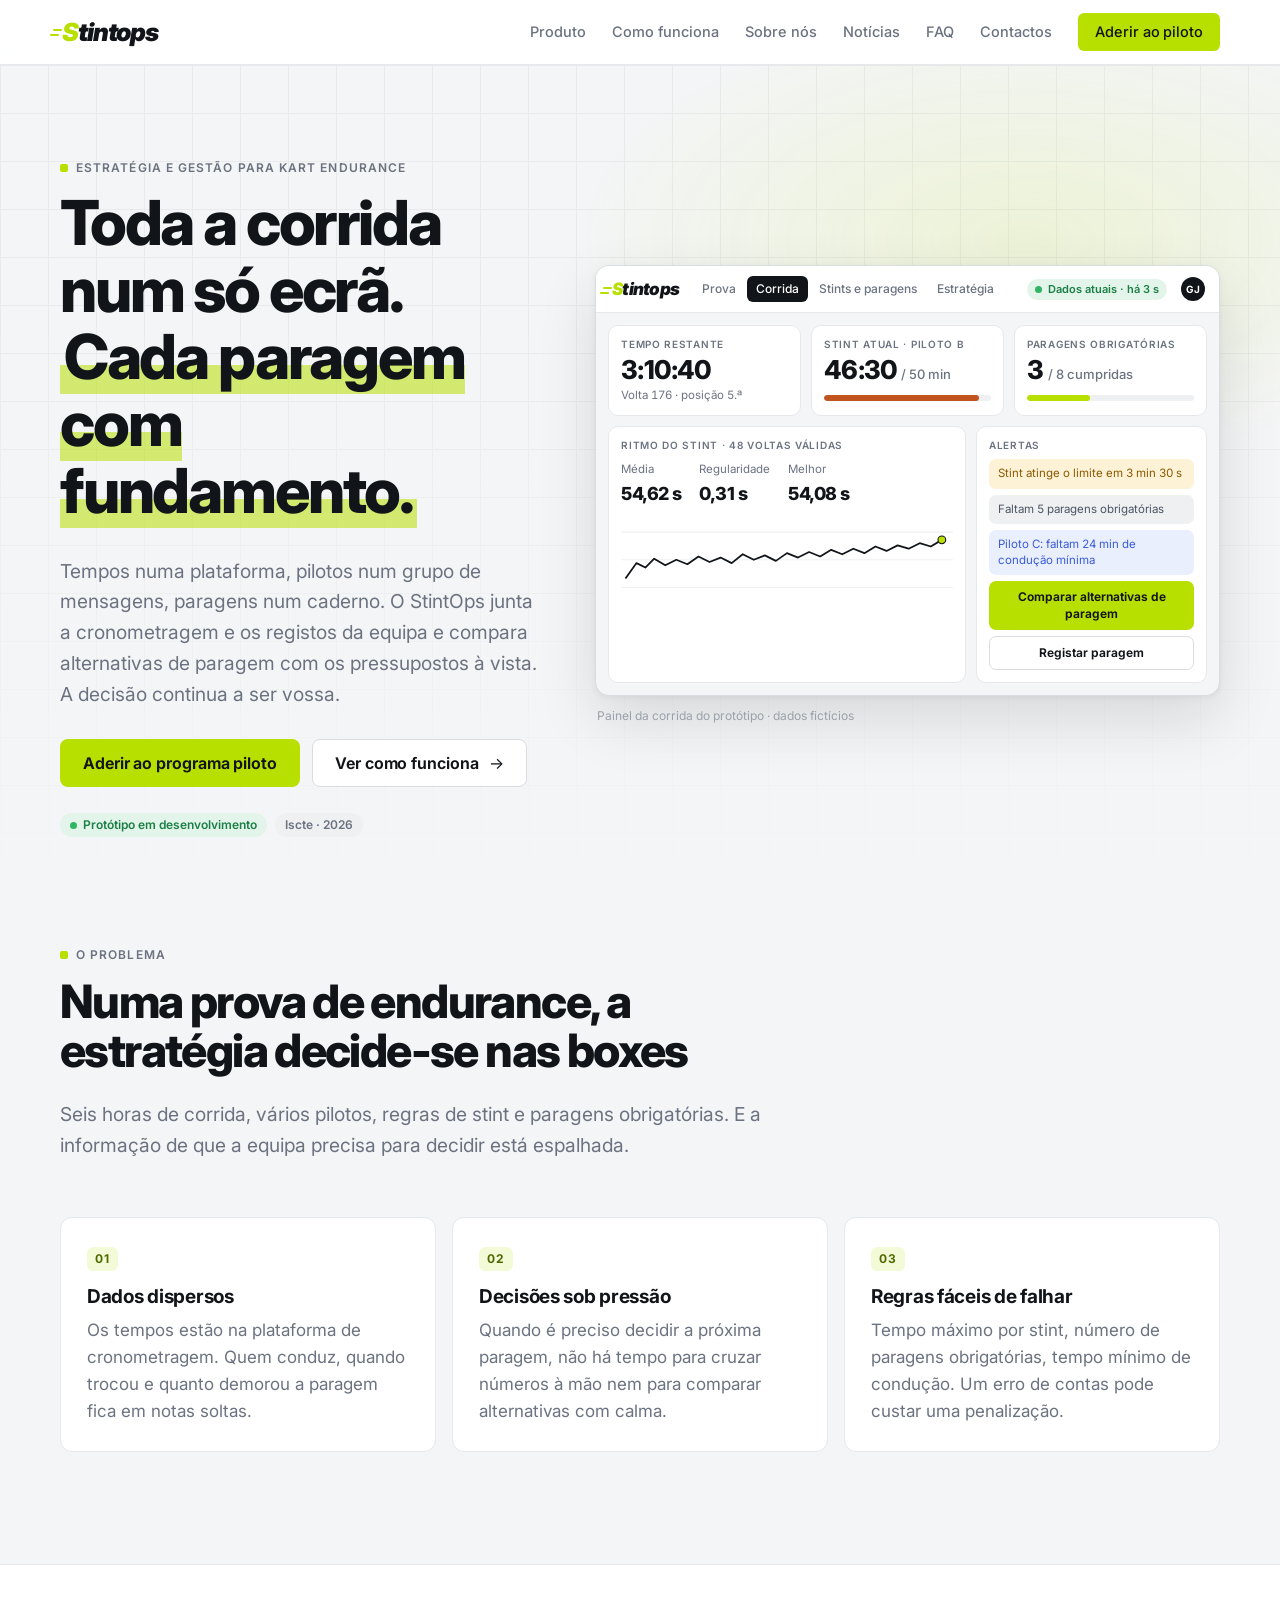
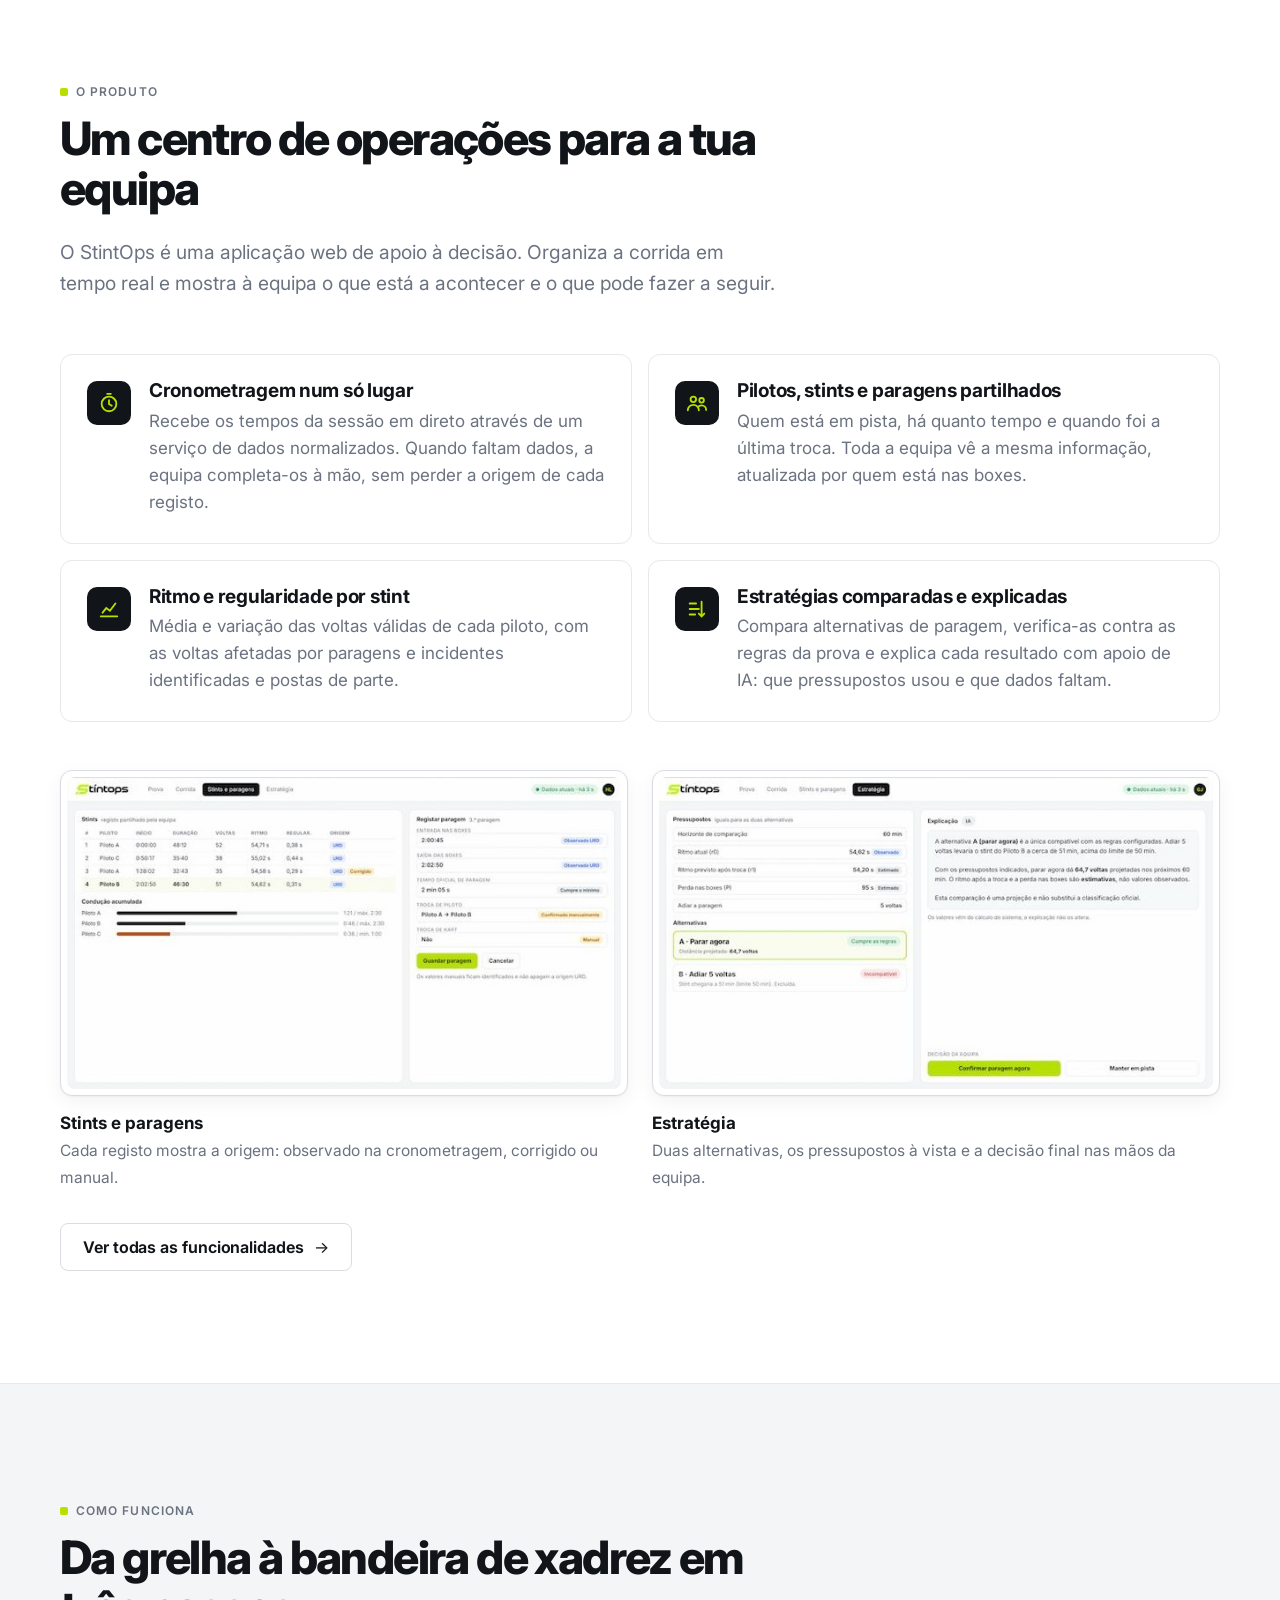
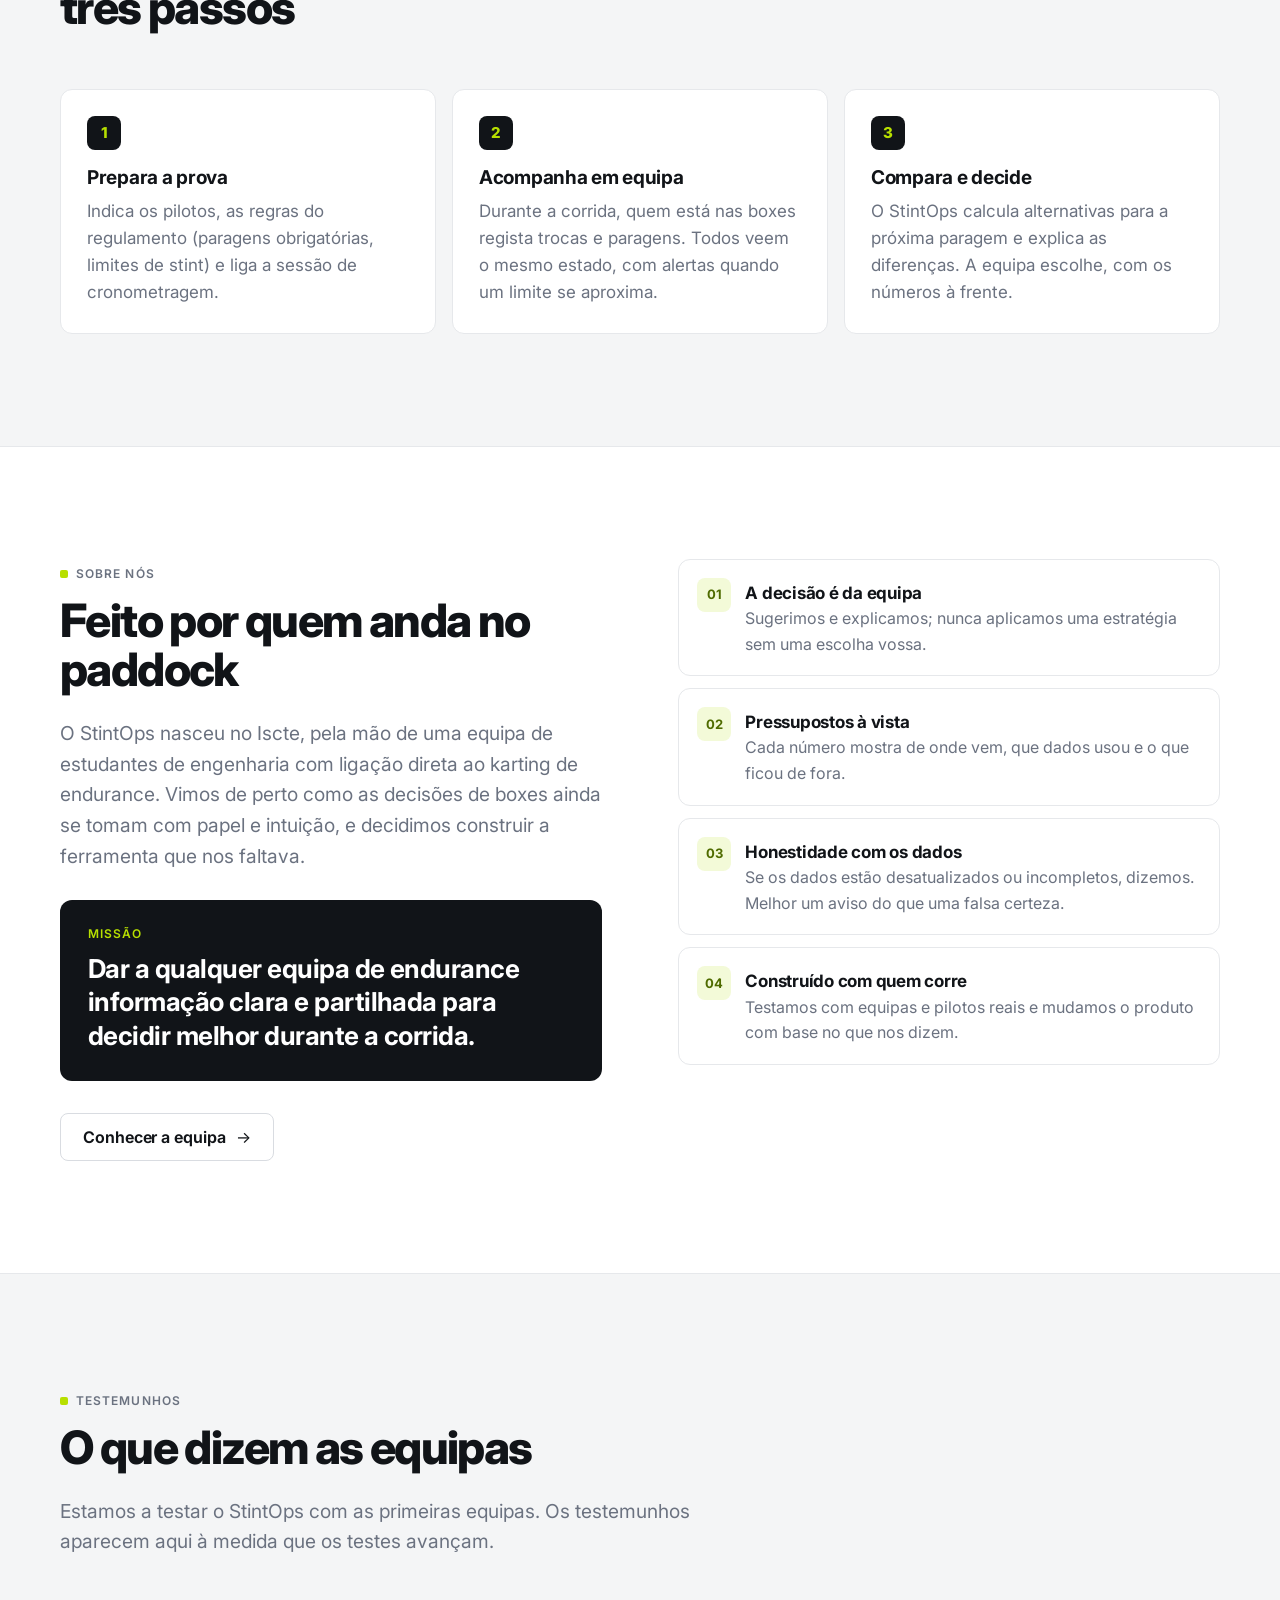
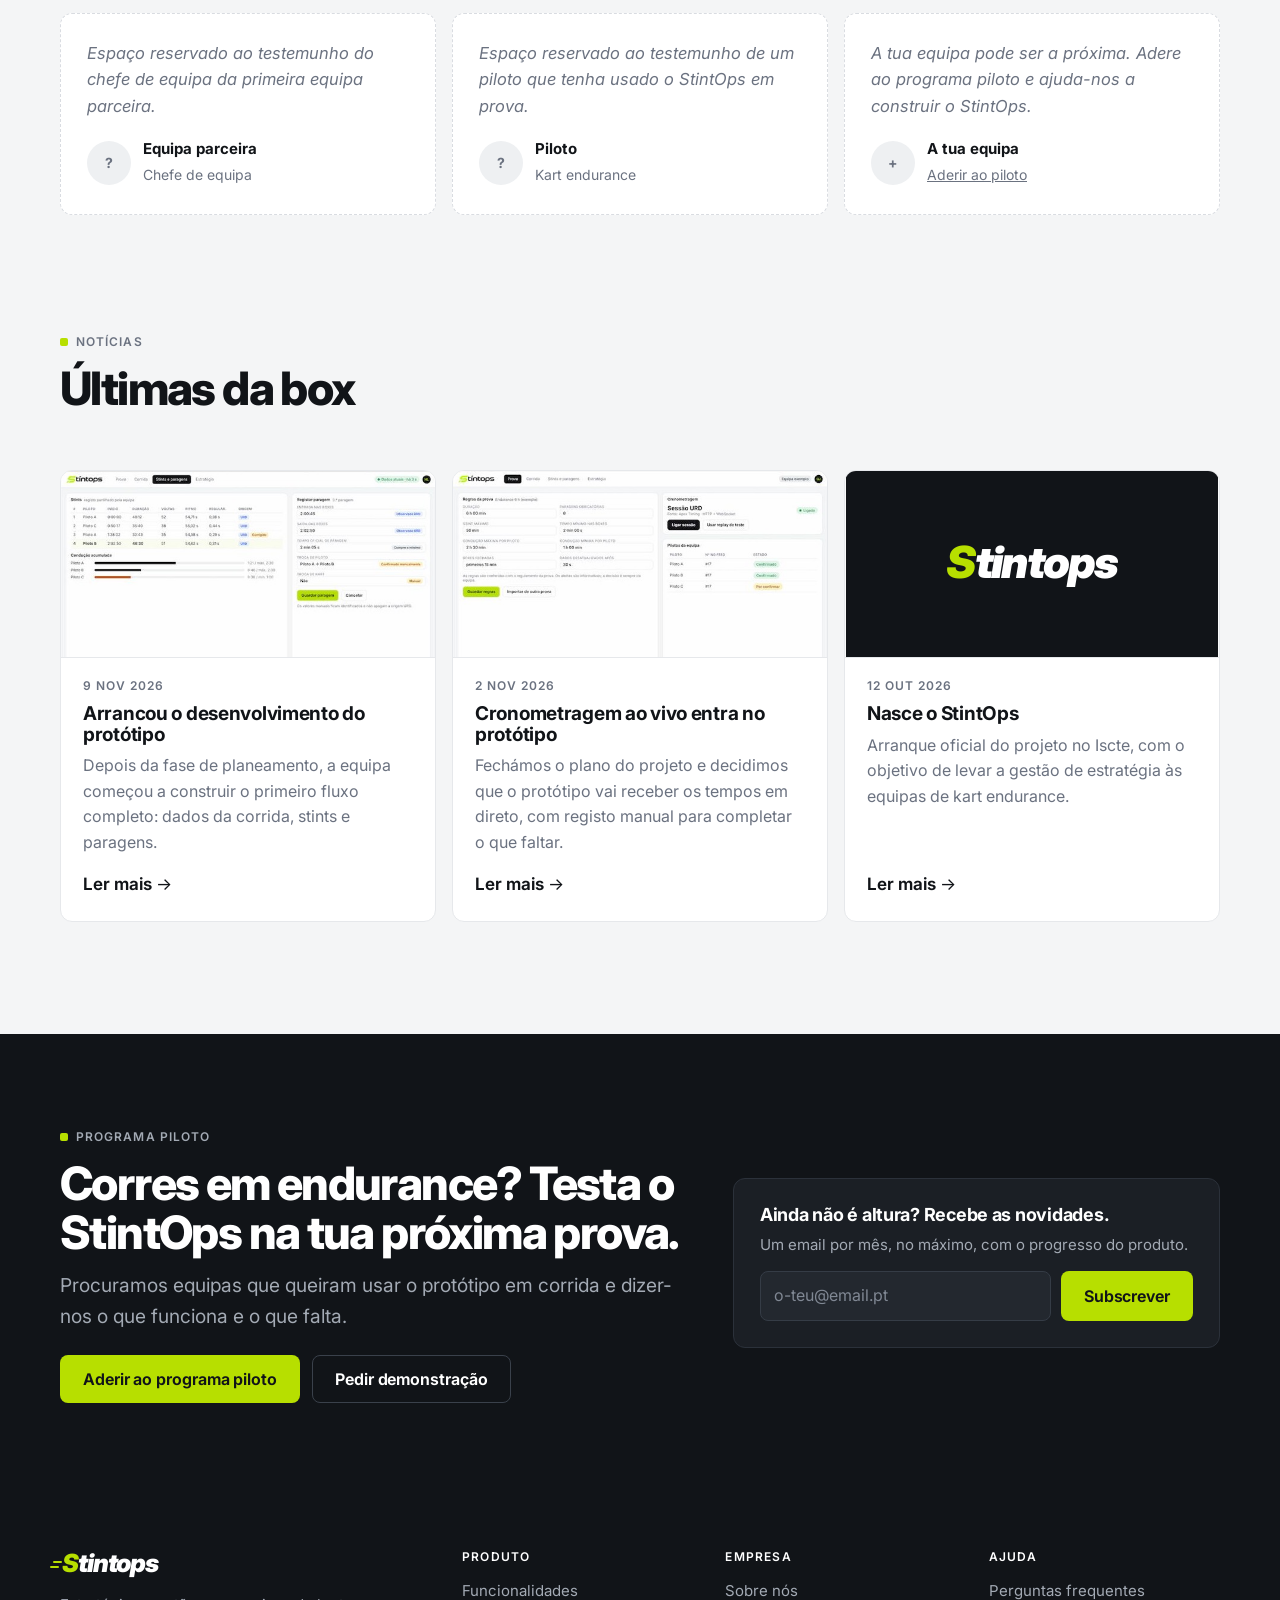
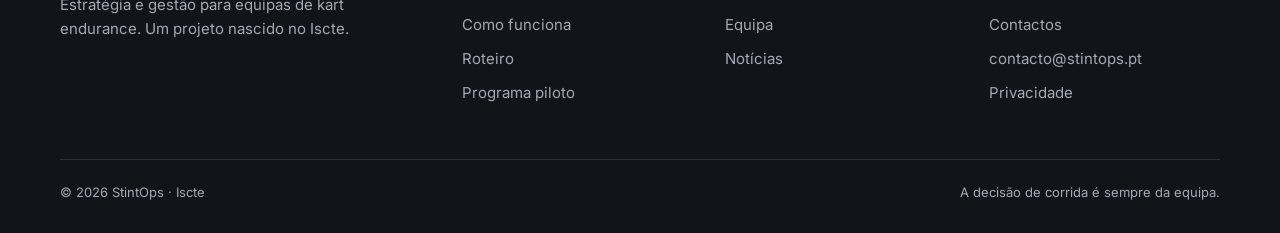
==== commit 6e1f1dd0: "Usa «Iscte» em vez de «Iscte Sintra»" ====
--- a/index.html
+++ b/index.html
@@ -48,7 +48,7 @@
           </div>
           <div class="hero-note">
             <span class="pill green">Protótipo em desenvolvimento</span>
-            <span class="pill">Iscte Sintra · 2026</span>
+            <span class="pill">Iscte · 2026</span>
           </div>
         </div>
 
@@ -209,7 +209,7 @@
         <div>
           <p class="eyebrow">Sobre nós</p>
           <h2 id="sobre-title">Feito por quem anda no paddock</h2>
-          <p class="lead">O StintOps nasceu no Iscte Sintra, pela mão de uma equipa de estudantes de engenharia com ligação direta ao karting de endurance. Vimos de perto como as decisões de boxes ainda se tomam com papel e intuição, e decidimos construir a ferramenta que nos faltava.</p>
+          <p class="lead">O StintOps nasceu no Iscte, pela mão de uma equipa de estudantes de engenharia com ligação direta ao karting de endurance. Vimos de perto como as decisões de boxes ainda se tomam com papel e intuição, e decidimos construir a ferramenta que nos faltava.</p>
           <div class="quote-box" style="margin-top:28px">
             <small>Missão</small>
             <p>Dar a qualquer equipa de endurance informação clara e partilhada para decidir melhor durante a corrida.</p>
@@ -282,7 +282,7 @@
             <div class="post-body">
               <time datetime="2026-10-12">12 out 2026</time>
               <h3>Nasce o StintOps</h3>
-              <p>Arranque oficial do projeto no Iscte Sintra, com o objetivo de levar a gestão de estratégia às equipas de kart endurance.</p>
+              <p>Arranque oficial do projeto no Iscte, com o objetivo de levar a gestão de estratégia às equipas de kart endurance.</p>
               <a class="read arrow" href="noticias.html#arranque">Ler mais </a>
             </div>
           </article>
@@ -319,6 +319,6 @@
   </main>
 
   <div id="site-footer"></div>
-  <script src="assets/js/main.js?v=2"></script>
+  <script src="assets/js/main.js?v=3"></script>
 </body>
 </html>
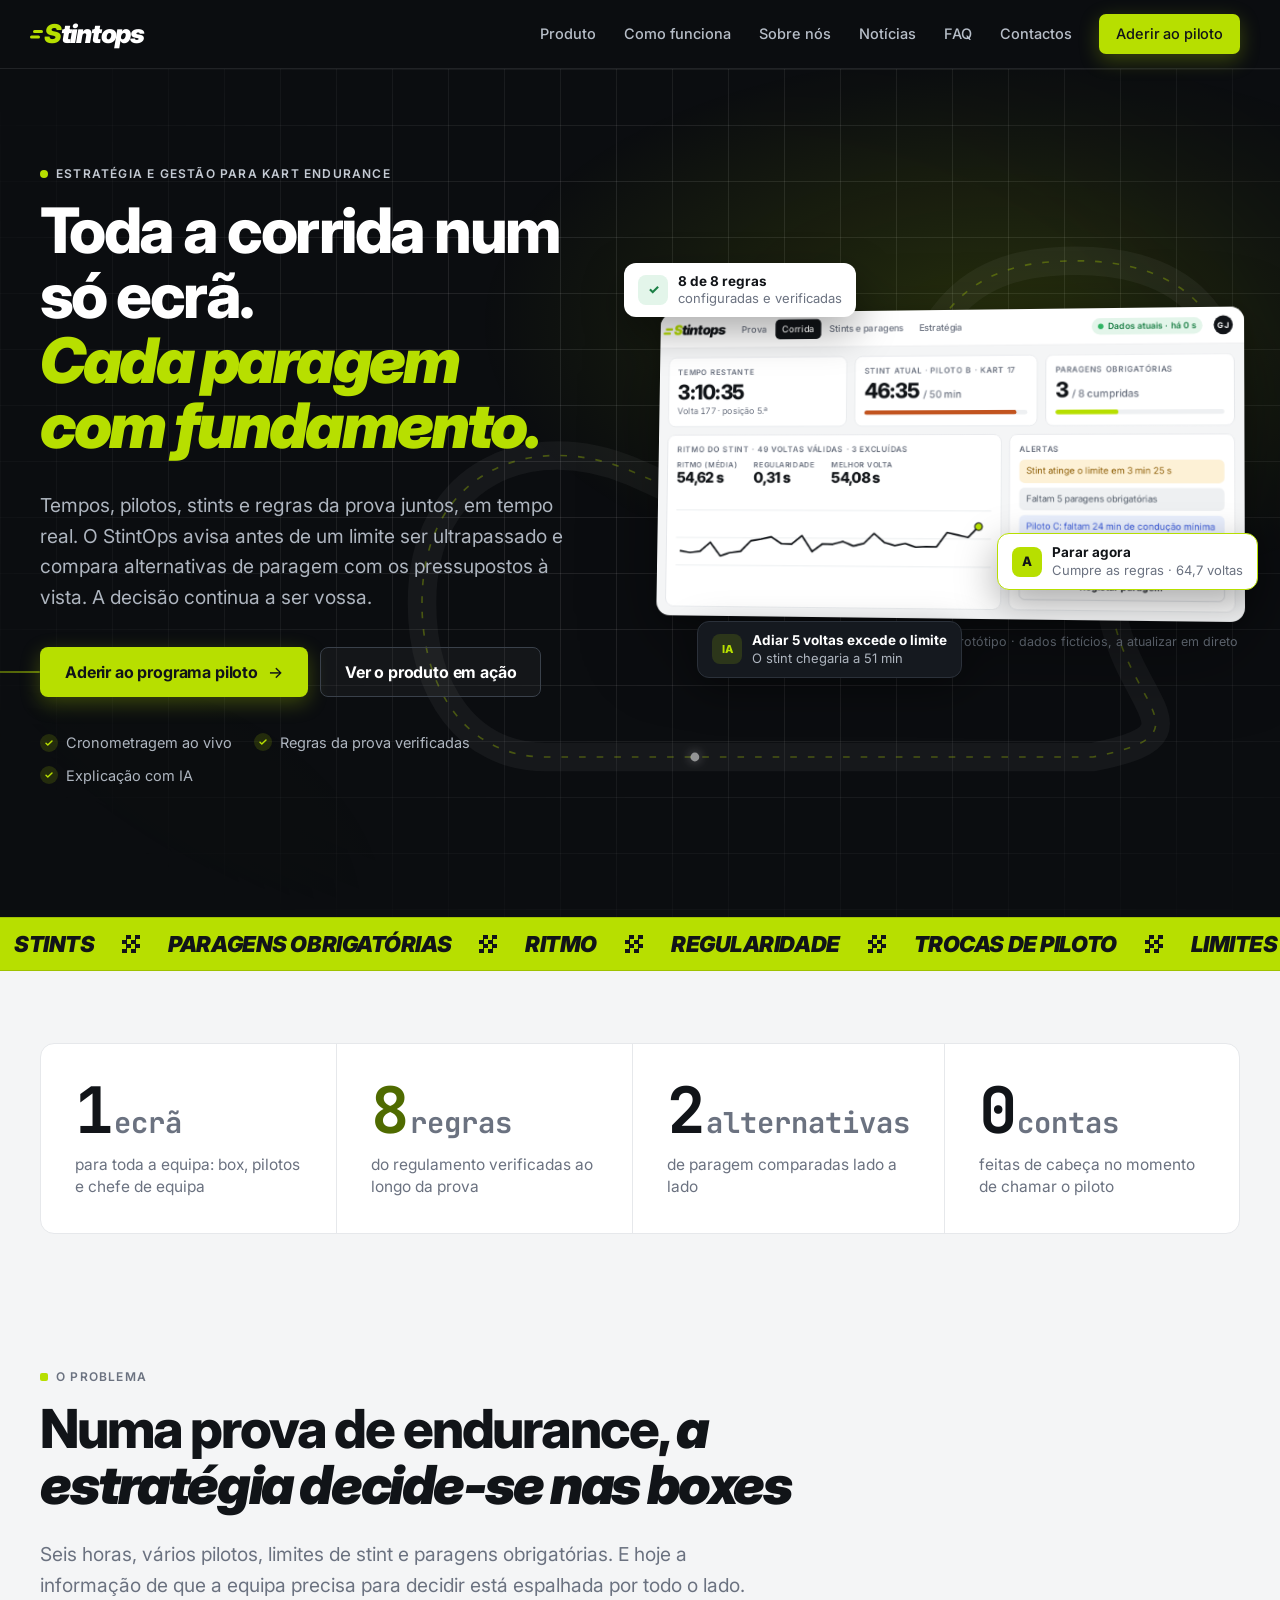
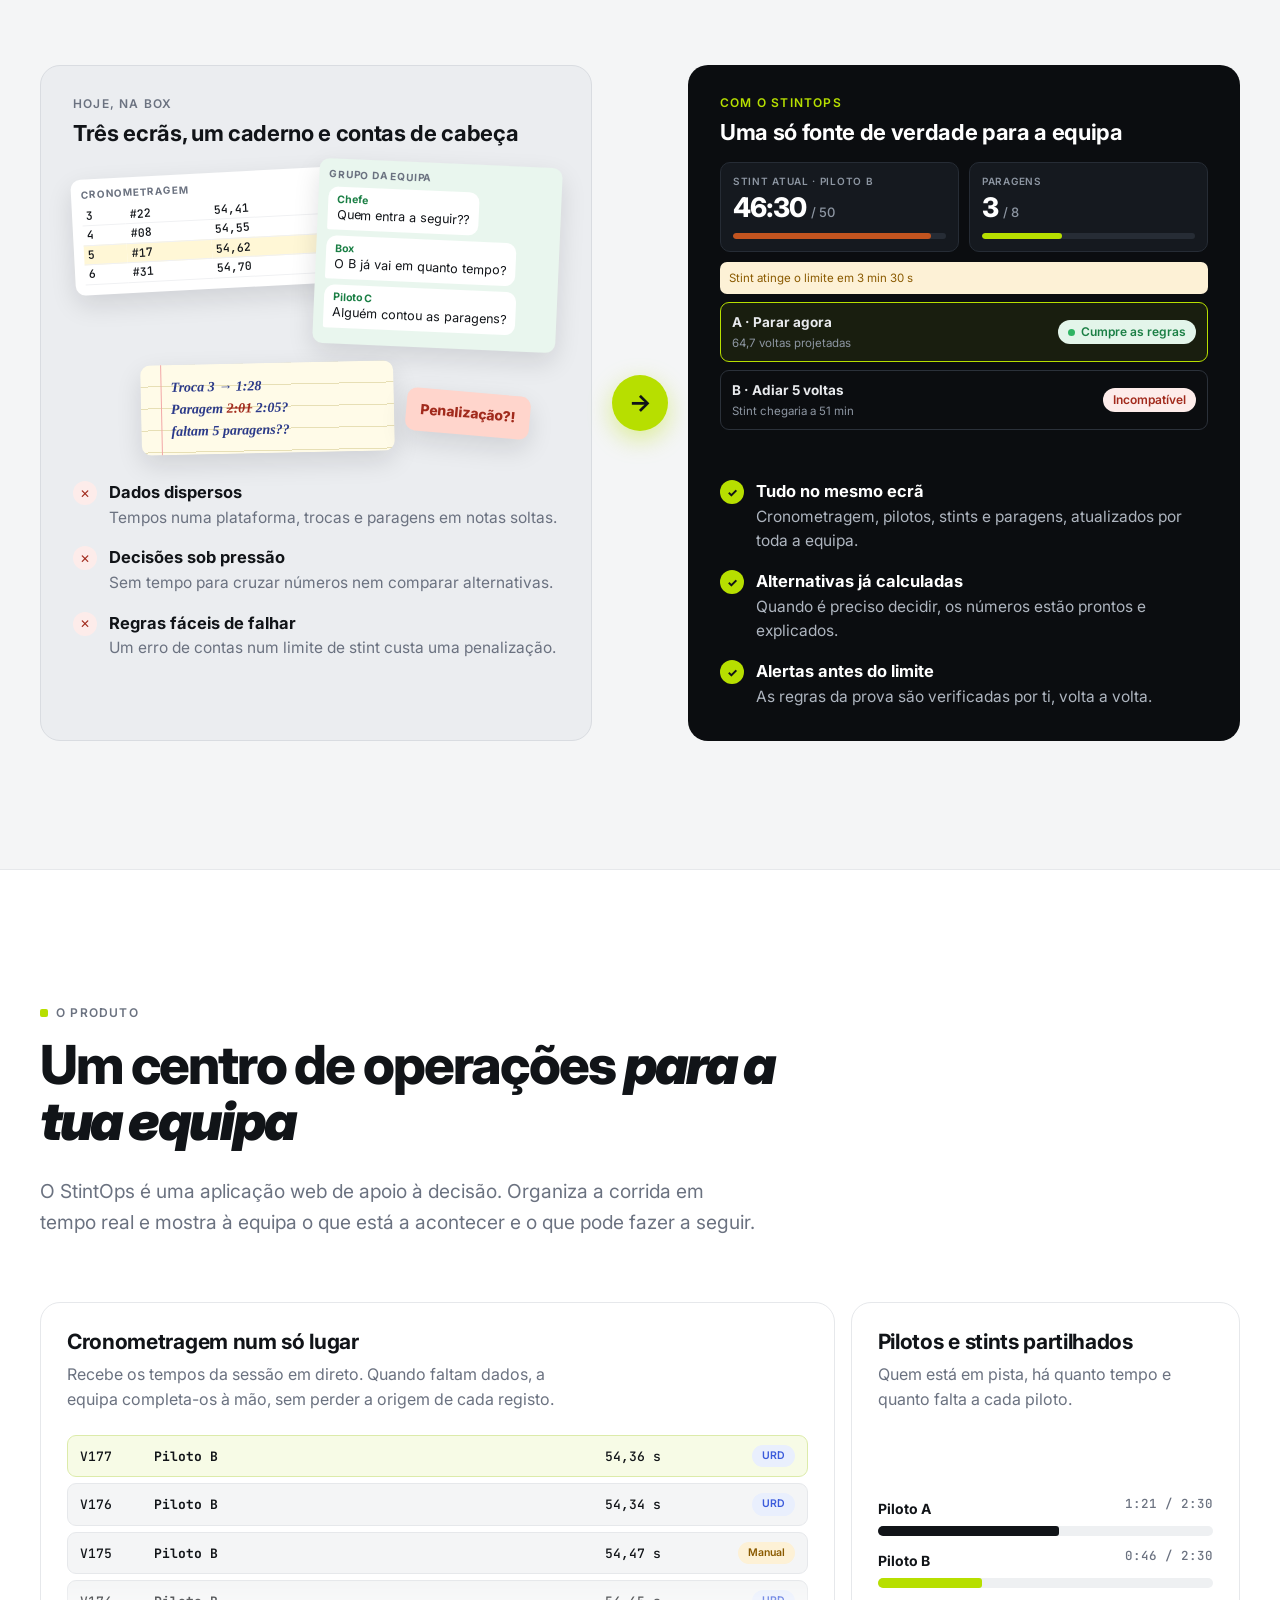
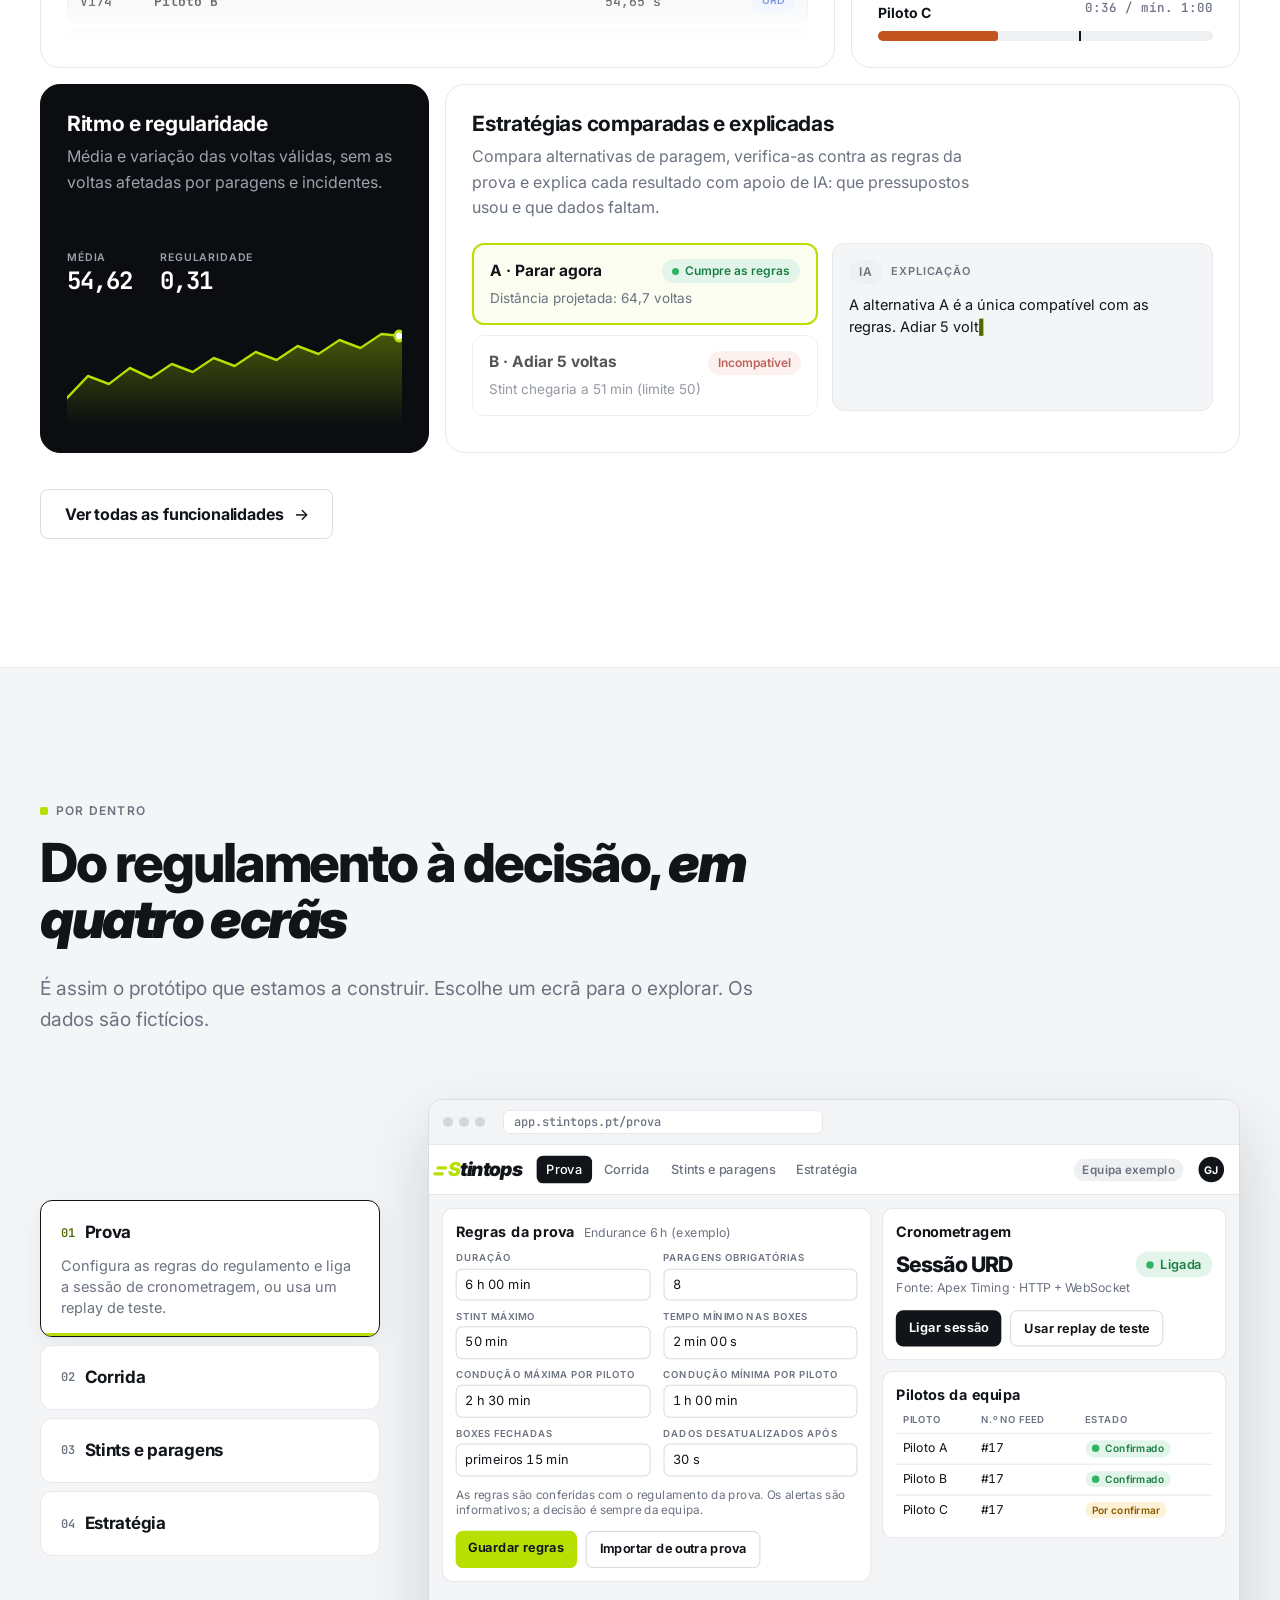
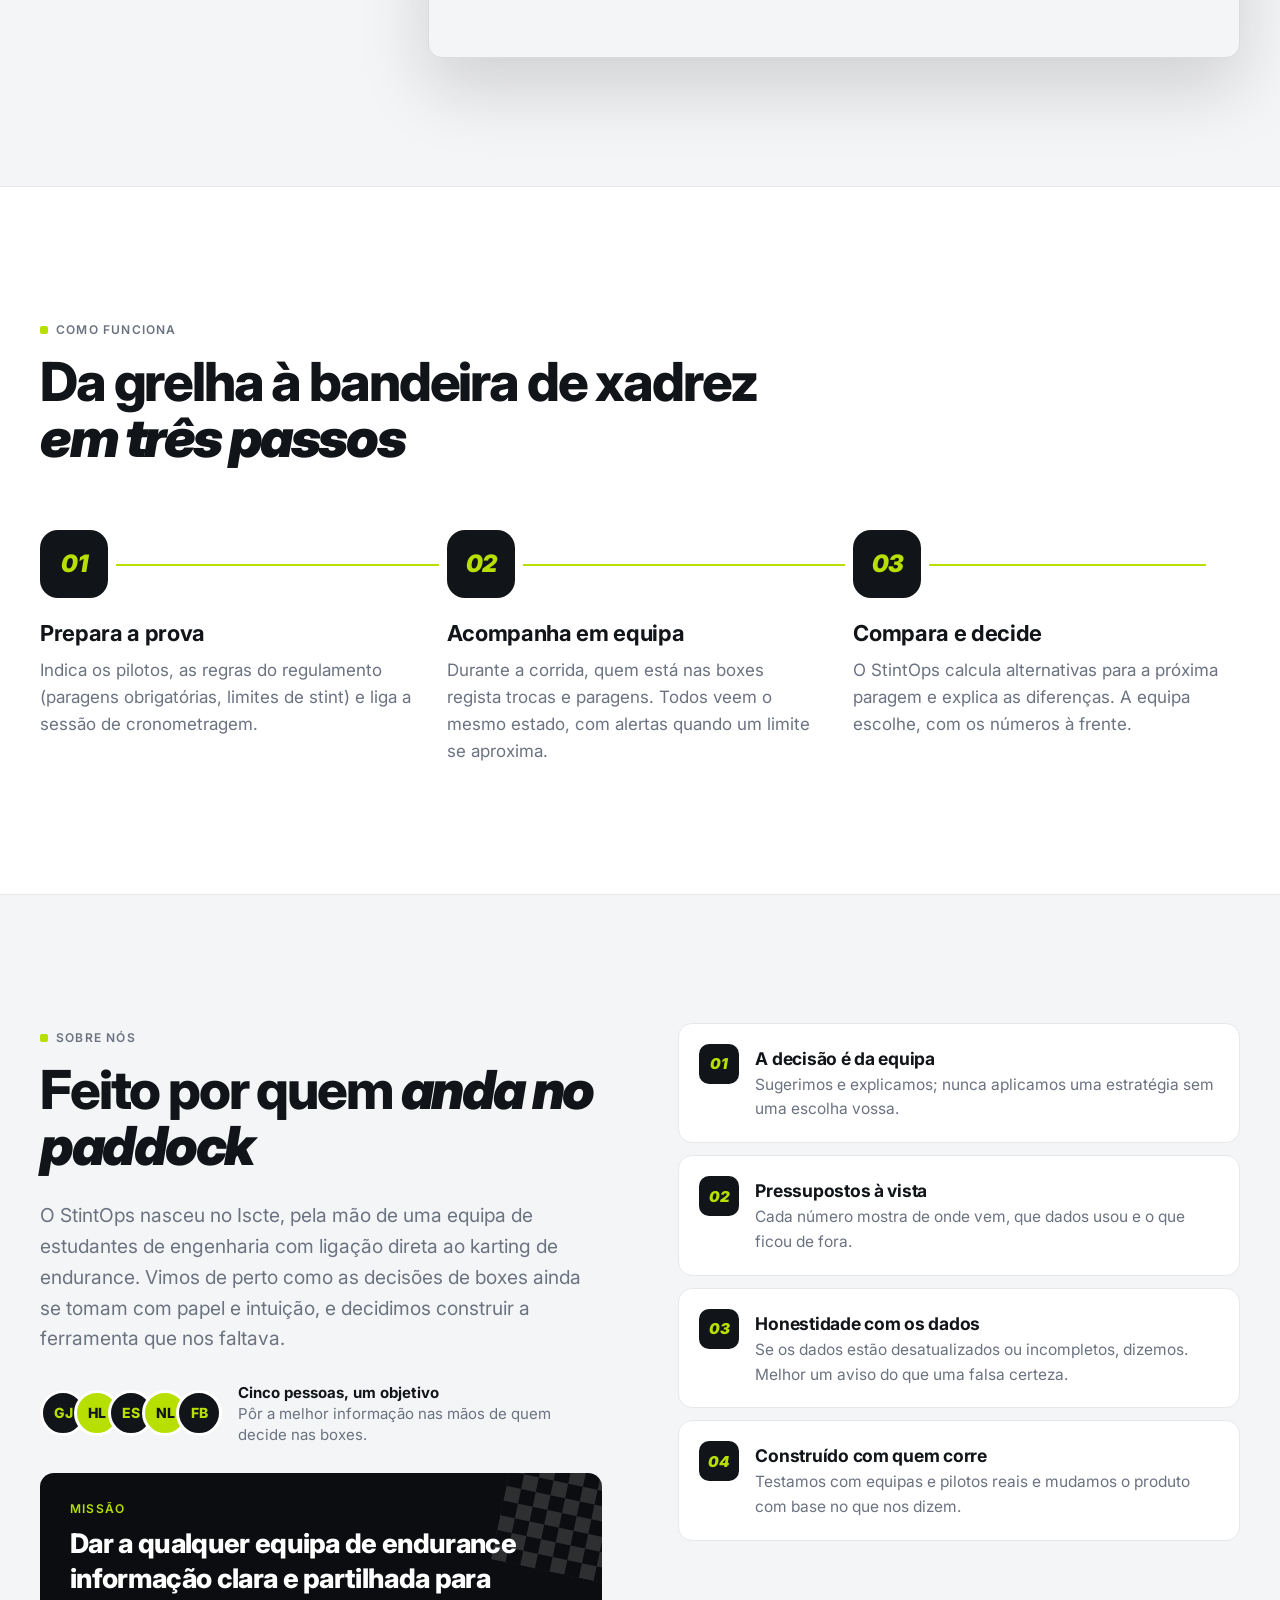
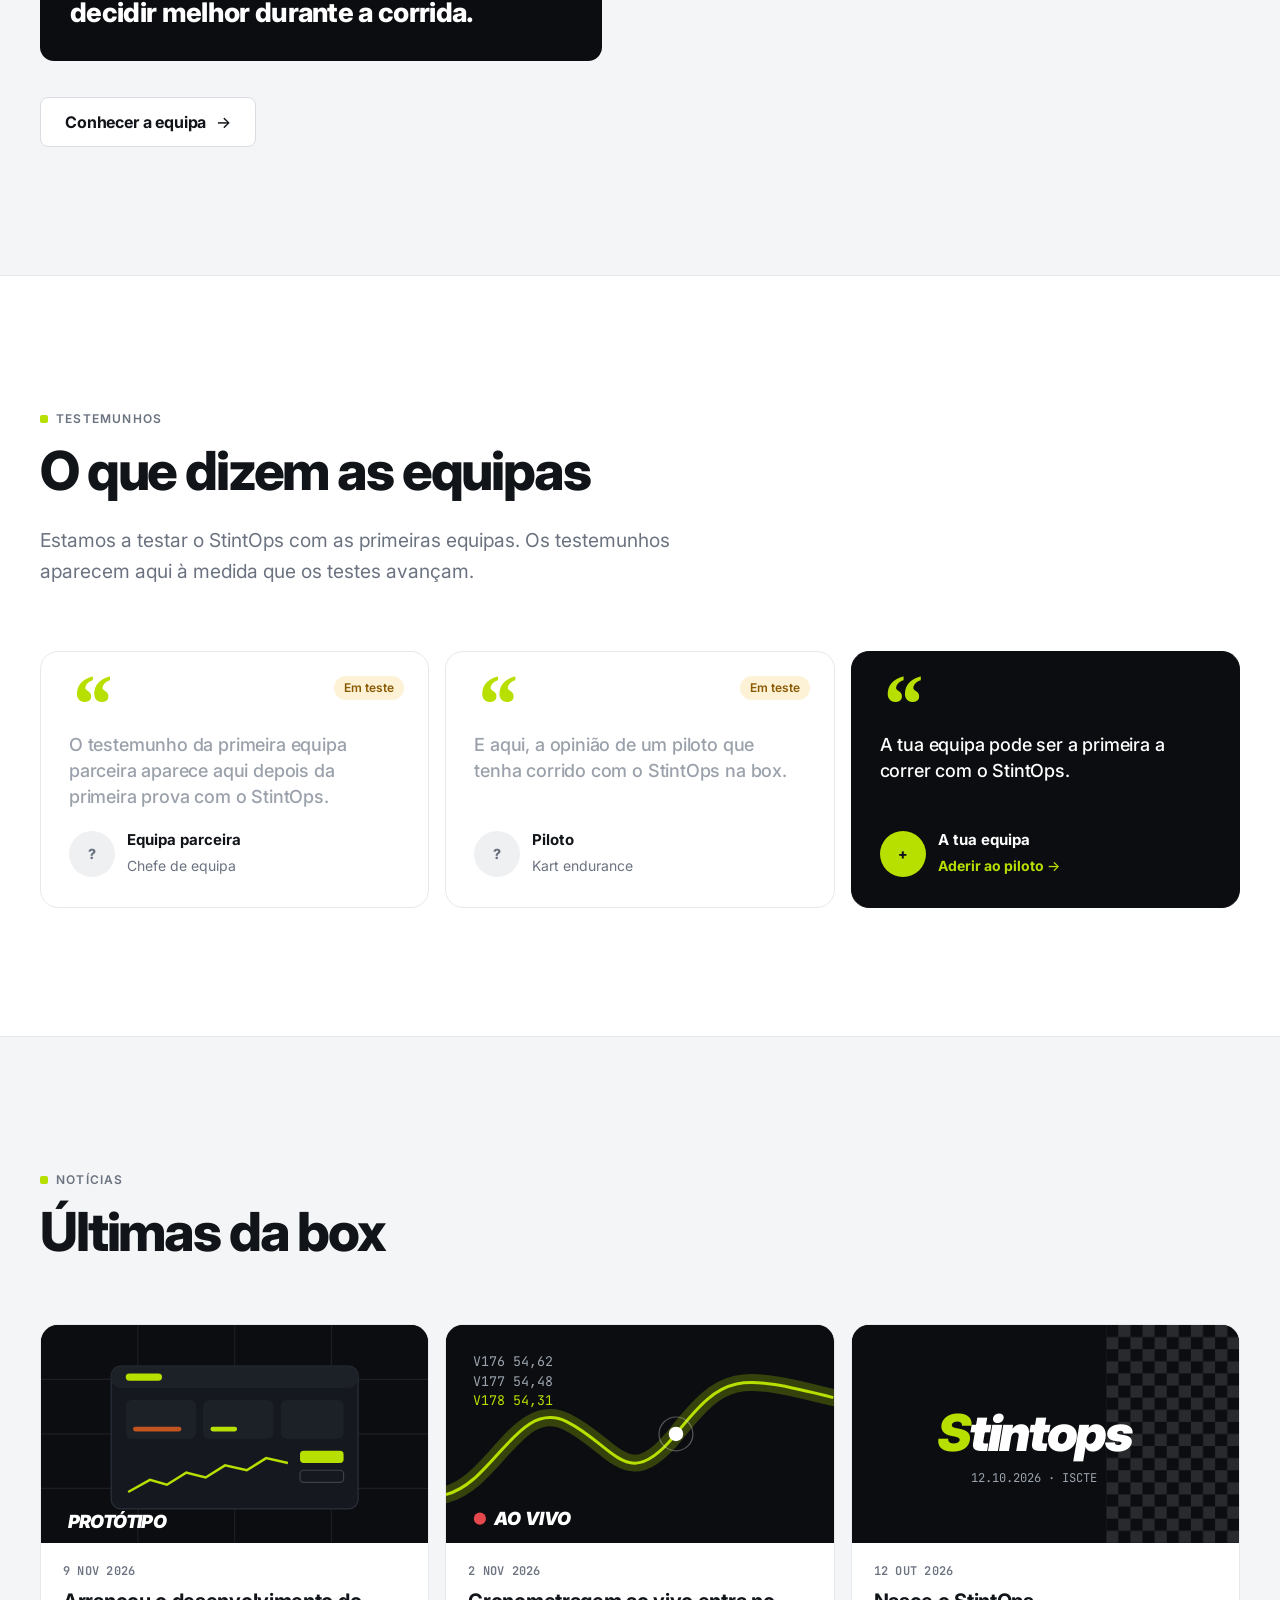
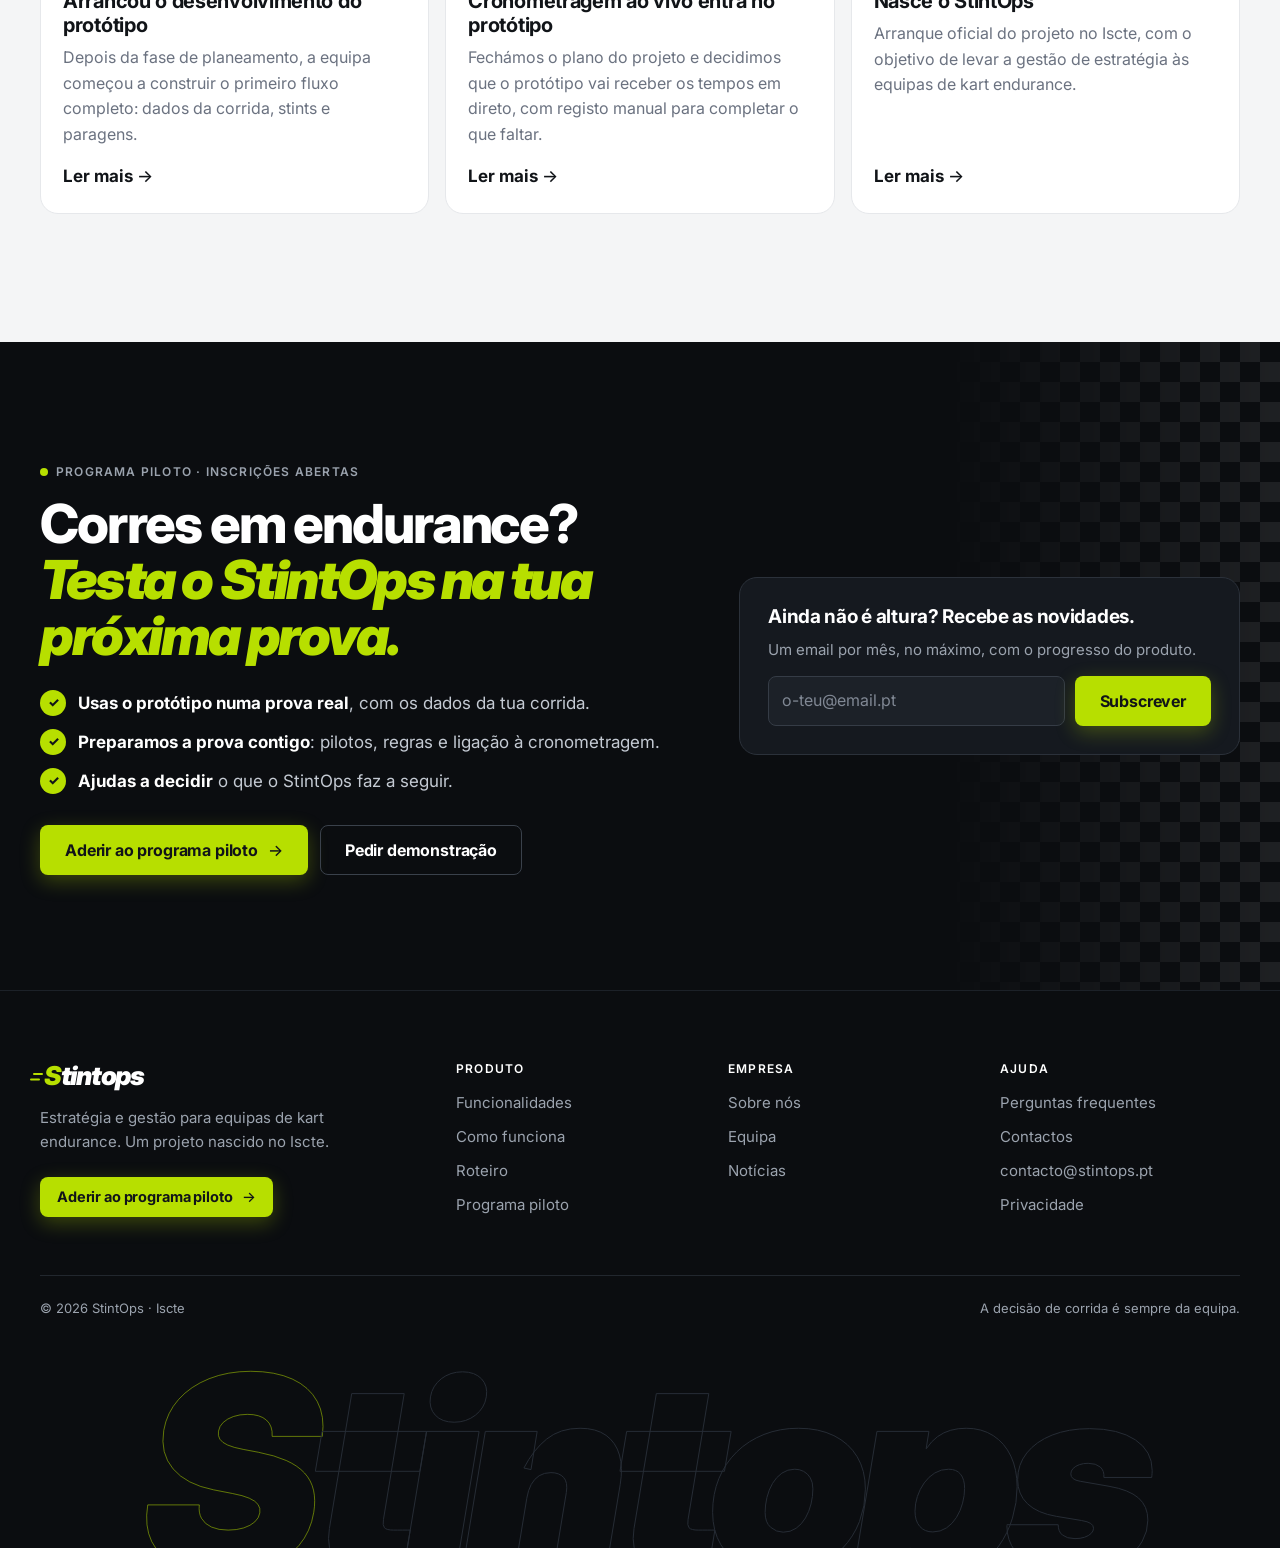
==== commit bd943f51: "Novo design da marca: herói animado, ecrãs da app em HTML e animações" ====
--- a/index.html
+++ b/index.html
@@ -12,12 +12,13 @@
   <meta property="og:description" content="Cronometragem, stints e paragens da equipa num só lugar, com comparação de estratégias explicada.">
   <meta property="og:image" content="https://stintops.pt/assets/img/app-corrida.jpg">
   <meta property="og:locale" content="pt_PT">
-  <meta name="theme-color" content="#ffffff">
+  <meta name="theme-color" content="#0b0d10">
   <link rel="icon" href="assets/img/favicon.svg" type="image/svg+xml">
   <link rel="preconnect" href="https://fonts.googleapis.com">
   <link rel="preconnect" href="https://fonts.gstatic.com" crossorigin>
-  <link href="https://fonts.googleapis.com/css2?family=Inter:ital,wght@0,400;0,500;0,600;0,700;0,800;1,800;1,900&display=swap" rel="stylesheet">
-  <link rel="stylesheet" href="assets/css/style.css?v=2">
+  <link href="https://fonts.googleapis.com/css2?family=Inter:ital,wght@0,400;0,500;0,600;0,700;0,800;1,800;1,900&family=JetBrains+Mono:wght@500;700&display=swap" rel="stylesheet">
+  <link rel="stylesheet" href="assets/css/style.css?v=8">
+  <script>document.documentElement.classList.add("js")</script>
   <script type="application/ld+json">
   {
     "@context": "https://schema.org",
@@ -38,90 +39,110 @@
     <!-- HERO -->
     <section class="hero" aria-labelledby="hero-title">
       <div class="wrap">
-        <div>
-          <p class="eyebrow">Estratégia e gestão para kart endurance</p>
-          <h1 id="hero-title">Toda a corrida num só ecrã. <span class="hl">Cada paragem com fundamento.</span></h1>
-          <p class="lead">Tempos numa plataforma, pilotos num grupo de mensagens, paragens num caderno. O StintOps junta a cronometragem e os registos da equipa e compara alternativas de paragem com os pressupostos à vista. A decisão continua a ser vossa.</p>
+        <div class="hero-in">
+          <p class="eyebrow live">Estratégia e gestão para kart endurance</p>
+          <h1 id="hero-title">Toda a corrida num só ecrã. <span class="it">Cada paragem com fundamento.</span></h1>
+          <p class="lead">Tempos, pilotos, stints e regras da prova juntos, em tempo real. O StintOps avisa antes de um limite ser ultrapassado e compara alternativas de paragem com os pressupostos à vista. A decisão continua a ser vossa.</p>
           <div class="cta-row">
-            <a class="btn btn-primary" href="contactos.html#piloto">Aderir ao programa piloto</a>
-            <a class="btn btn-ghost arrow" href="#como-funciona">Ver como funciona</a>
-          </div>
-          <div class="hero-note">
-            <span class="pill green">Protótipo em desenvolvimento</span>
-            <span class="pill">Iscte · 2026</span>
-          </div>
-        </div>
-
-        <!-- Réplica do ecrã «Painel da corrida» (dados fictícios) -->
-        <figure style="margin:0">
-          <div class="app" role="img" aria-label="Painel da corrida do StintOps: tempo restante, stint atual, paragens obrigatórias, ritmo do stint e alertas">
-            <div class="app-bar">
-              <span class="wordmark"><i>S</i>tintops</span>
-              <div class="app-tabs"><span>Prova</span><span class="on">Corrida</span><span>Stints e paragens</span><span>Estratégia</span></div>
-              <span class="pill green">Dados atuais · há 3 s</span>
-              <span class="app-av">GJ</span>
-            </div>
-            <div class="app-body">
-              <div class="app-kpis">
-                <div class="app-card"><small>Tempo restante</small><strong>3:10:40</strong><em>Volta 176 · posição 5.ª</em></div>
-                <div class="app-card"><small>Stint atual · Piloto B</small><strong>46:30 <span>/ 50 min</span></strong><div class="bar"><b style="width:93%;background:var(--orange)"></b></div></div>
-                <div class="app-card"><small>Paragens obrigatórias</small><strong>3 <span>/ 8 cumpridas</span></strong><div class="bar"><b style="width:37.5%;background:var(--lime)"></b></div></div>
-              </div>
-              <div class="app-main">
-                <div class="app-card">
-                  <small>Ritmo do stint · 48 voltas válidas</small>
-                  <div class="app-stats">
-                    <div><em>Média</em><strong>54,62 s</strong></div>
-                    <div><em>Regularidade</em><strong>0,31 s</strong></div>
-                    <div><em>Melhor</em><strong>54,08 s</strong></div>
-                  </div>
-                  <svg class="app-chart" viewBox="0 0 300 80" aria-hidden="true">
-                    <line x1="0" y1="20" x2="300" y2="20" stroke="#eef0f2"/><line x1="0" y1="45" x2="300" y2="45" stroke="#eef0f2"/><line x1="0" y1="70" x2="300" y2="70" stroke="#eef0f2"/>
-                    <polyline fill="none" stroke="#111418" stroke-width="1.6" stroke-linejoin="round"
-                      points="4,62 14,48 22,52 30,44 40,50 50,45 60,49 70,42 80,47 90,43 100,48 110,40 120,45 130,41 140,46 150,39 160,43 170,38 180,42 190,36 200,40 210,35 220,39 230,33 240,37 250,32 260,35 270,30 280,33 290,27"/>
-                    <circle cx="290" cy="27" r="3.5" fill="#b7df00" stroke="#111418" stroke-width="1"/>
-                  </svg>
-                </div>
-                <div class="app-card">
-                  <small style="margin-bottom:8px">Alertas</small>
-                  <div class="app-alert amber">Stint atinge o limite em 3 min 30 s</div>
-                  <div class="app-alert gray">Faltam 5 paragens obrigatórias</div>
-                  <div class="app-alert blue">Piloto C: faltam 24 min de condução mínima</div>
-                  <span class="app-btn lime">Comparar alternativas de paragem</span>
-                  <span class="app-btn ghost">Registar paragem</span>
-                </div>
-              </div>
-            </div>
-          </div>
-          <figcaption class="app-caption">Painel da corrida do protótipo · dados fictícios</figcaption>
+            <a class="btn btn-primary arrow" href="contactos.html#piloto">Aderir ao programa piloto</a>
+            <a class="btn btn-ghost" href="#por-dentro">Ver o produto em ação</a>
+          </div>
+          <ul class="proof">
+            <li>Cronometragem ao vivo</li>
+            <li>Regras da prova verificadas</li>
+            <li>Explicação com IA</li>
+          </ul>
+        </div>
+
+        <figure class="hero-visual" style="margin:0">
+          <div class="chip c1"><span class="ic">✓</span><div><b>8 de 8 regras</b><span>configuradas e verificadas</span></div></div>
+          <div data-screen="corrida" data-live role="img" aria-label="Painel da corrida do StintOps a atualizar em tempo real: tempo restante, stint atual, paragens obrigatórias, ritmo e alertas"></div>
+          <div class="chip c2"><span class="ic">A</span><div><b>Parar agora</b><span>Cumpre as regras · 64,7 voltas</span></div></div>
+          <div class="chip c3"><span class="ic">IA</span><div><b>Adiar 5 voltas excede o limite</b><span>O stint chegaria a 51 min</span></div></div>
+          <figcaption class="app-caption">Painel da corrida do protótipo · dados fictícios, a atualizar em direto</figcaption>
         </figure>
       </div>
     </section>
 
-    <!-- PROBLEMA -->
-    <section aria-labelledby="problema-title" style="padding-top:0">
+    <div class="ticker" aria-hidden="true">
+      <div class="ticker-track">
+        <span>Stints</span><span>Paragens obrigatórias</span><span>Ritmo</span><span>Regularidade</span><span>Trocas de piloto</span><span>Limites de condução</span><span>Cronometragem ao vivo</span><span>Estratégia</span>
+      </div>
+    </div>
+
+    <!-- NÚMEROS -->
+    <section class="stats-sec" aria-label="O StintOps em números">
+      <div class="wrap">
+        <div class="stats">
+          <div class="stat"><strong class="mono"><span data-count="1">1</span><small>ecrã</small></strong><p>para toda a equipa: box, pilotos e chefe de equipa</p></div>
+          <div class="stat"><strong class="mono"><span data-count="8">8</span><small>regras</small></strong><p>do regulamento verificadas ao longo da prova</p></div>
+          <div class="stat"><strong class="mono"><span data-count="2">2</span><small>alternativas</small></strong><p>de paragem comparadas lado a lado</p></div>
+          <div class="stat"><strong class="mono">0<small>contas</small></strong><p>feitas de cabeça no momento de chamar o piloto</p></div>
+        </div>
+      </div>
+    </section>
+
+    <!-- PROBLEMA: HOJE VS. COM STINTOPS -->
+    <section aria-labelledby="problema-title">
       <div class="wrap">
         <div class="section-head">
           <p class="eyebrow">O problema</p>
-          <h2 id="problema-title">Numa prova de endurance, a estratégia decide-se nas boxes</h2>
-          <p class="lead">Seis horas de corrida, vários pilotos, regras de stint e paragens obrigatórias. E a informação de que a equipa precisa para decidir está espalhada.</p>
-        </div>
-        <div class="pains">
-          <article class="pain">
-            <span class="num">01</span>
-            <h3>Dados dispersos</h3>
-            <p>Os tempos estão na plataforma de cronometragem. Quem conduz, quando trocou e quanto demorou a paragem fica em notas soltas.</p>
-          </article>
-          <article class="pain">
-            <span class="num">02</span>
-            <h3>Decisões sob pressão</h3>
-            <p>Quando é preciso decidir a próxima paragem, não há tempo para cruzar números à mão nem para comparar alternativas com calma.</p>
-          </article>
-          <article class="pain">
-            <span class="num">03</span>
-            <h3>Regras fáceis de falhar</h3>
-            <p>Tempo máximo por stint, número de paragens obrigatórias, tempo mínimo de condução. Um erro de contas pode custar uma penalização.</p>
-          </article>
+          <h2 id="problema-title">Numa prova de endurance, <span class="it">a estratégia decide-se nas boxes</span></h2>
+          <p class="lead">Seis horas, vários pilotos, limites de stint e paragens obrigatórias. E hoje a informação de que a equipa precisa para decidir está espalhada por todo o lado.</p>
+        </div>
+
+        <div class="versus">
+          <div class="vs-col before">
+            <p class="vs-label">Hoje, na box</p>
+            <h3>Três ecrãs, um caderno e contas de cabeça</h3>
+            <div class="chaos" aria-hidden="true">
+              <div class="timing">
+                <small>Cronometragem</small>
+                <table>
+                  <tr><td>3</td><td>#22</td><td>54,41</td></tr>
+                  <tr><td>4</td><td>#08</td><td>54,55</td></tr>
+                  <tr class="me"><td>5</td><td>#17</td><td>54,62</td></tr>
+                  <tr><td>6</td><td>#31</td><td>54,70</td></tr>
+                </table>
+              </div>
+              <div class="chat">
+                <small>Grupo da equipa</small>
+                <p><em>Chefe</em>Quem entra a seguir??</p>
+                <p><em>Box</em>O B já vai em quanto tempo?</p>
+                <p><em>Piloto C</em>Alguém contou as paragens?</p>
+              </div>
+              <div class="note">Troca 3 → 1:28<br>Paragem <s>2:01</s> 2:05?<br>faltam 5 paragens??</div>
+              <div class="sticky">Penalização?!</div>
+            </div>
+            <ul class="vs-list">
+              <li><div><b>Dados dispersos</b>Tempos numa plataforma, trocas e paragens em notas soltas.</div></li>
+              <li><div><b>Decisões sob pressão</b>Sem tempo para cruzar números nem comparar alternativas.</div></li>
+              <li><div><b>Regras fáceis de falhar</b>Um erro de contas num limite de stint custa uma penalização.</div></li>
+            </ul>
+          </div>
+
+          <div class="vs-arrow" aria-hidden="true">→</div>
+
+          <div class="vs-col after">
+            <p class="vs-label">Com o StintOps</p>
+            <h3>Uma só fonte de verdade para a equipa</h3>
+            <div class="calm" aria-hidden="true">
+              <div class="calm-row">
+                <div class="app-card"><small>Stint atual · Piloto B</small><strong class="mono">46:30 <span>/ 50</span></strong><div class="bar"><b style="width:93%;background:var(--orange)"></b></div></div>
+                <div class="app-card"><small>Paragens</small><strong class="mono">3 <span>/ 8</span></strong><div class="bar"><b style="width:37.5%;background:var(--lime)"></b></div></div>
+              </div>
+              <div class="alts">
+                <div class="app-alert amber" style="margin:0">Stint atinge o limite em 3 min 30 s</div>
+                <div class="alt ok"><div><b>A · Parar agora</b><small>64,7 voltas projetadas</small></div><span class="pill green">Cumpre as regras</span></div>
+                <div class="alt"><div><b>B · Adiar 5 voltas</b><small>Stint chegaria a 51 min</small></div><span class="pill red">Incompatível</span></div>
+              </div>
+            </div>
+            <ul class="vs-list">
+              <li><div><b>Tudo no mesmo ecrã</b>Cronometragem, pilotos, stints e paragens, atualizados por toda a equipa.</div></li>
+              <li><div><b>Alternativas já calculadas</b>Quando é preciso decidir, os números estão prontos e explicados.</div></li>
+              <li><div><b>Alertas antes do limite</b>As regras da prova são verificadas por ti, volta a volta.</div></li>
+            </ul>
+          </div>
         </div>
       </div>
     </section>
@@ -131,71 +152,120 @@
       <div class="wrap">
         <div class="section-head">
           <p class="eyebrow">O produto</p>
-          <h2 id="produto-title">Um centro de operações para a tua equipa</h2>
+          <h2 id="produto-title">Um centro de operações <span class="it">para a tua equipa</span></h2>
           <p class="lead">O StintOps é uma aplicação web de apoio à decisão. Organiza a corrida em tempo real e mostra à equipa o que está a acontecer e o que pode fazer a seguir.</p>
         </div>
-        <div class="features">
-          <article class="feature">
-            <div class="ico"><svg viewBox="0 0 24 24" fill="none" stroke="currentColor" stroke-width="2" stroke-linecap="round"><circle cx="12" cy="13" r="8"/><path d="M12 9v4l3 2M10 2h4"/></svg></div>
-            <div>
+
+        <div class="bento">
+          <article class="tile wide">
+            <div class="tile-txt">
               <h3>Cronometragem num só lugar</h3>
-              <p>Recebe os tempos da sessão em direto através de um serviço de dados normalizados. Quando faltam dados, a equipa completa-os à mão, sem perder a origem de cada registo.</p>
-            </div>
+              <p>Recebe os tempos da sessão em direto. Quando faltam dados, a equipa completa-os à mão, sem perder a origem de cada registo.</p>
+            </div>
+            <div class="tile-vis"><div class="feed" data-feed aria-hidden="true"></div></div>
           </article>
-          <article class="feature">
-            <div class="ico"><svg viewBox="0 0 24 24" fill="none" stroke="currentColor" stroke-width="2" stroke-linecap="round"><circle cx="8" cy="8" r="3"/><circle cx="17" cy="9" r="2.5"/><path d="M2 20c0-3.3 2.7-6 6-6s6 2.7 6 6M14 15.5c.9-.6 1.9-1 3-1 2.8 0 5 2.2 5 5"/></svg></div>
-            <div>
-              <h3>Pilotos, stints e paragens partilhados</h3>
-              <p>Quem está em pista, há quanto tempo e quando foi a última troca. Toda a equipa vê a mesma informação, atualizada por quem está nas boxes.</p>
+
+          <article class="tile">
+            <div class="tile-txt">
+              <h3>Pilotos e stints partilhados</h3>
+              <p>Quem está em pista, há quanto tempo e quanto falta a cada piloto.</p>
+            </div>
+            <div class="tile-vis">
+              <div class="drivers" aria-hidden="true">
+                <div class="drv"><div><b>Piloto A</b><span>1:21 / 2:30</span></div><div class="bar"><b style="--w:54%;background:var(--black)"></b></div></div>
+                <div class="drv"><div><b>Piloto B</b><span>0:46 / 2:30</span></div><div class="bar"><b style="--w:31%;background:var(--lime)"></b></div></div>
+                <div class="drv"><div><b>Piloto C</b><span>0:36 / mín. 1:00</span></div><div class="bar" style="--lim:60%"><b style="--w:36%;background:var(--orange)"></b></div></div>
+              </div>
             </div>
           </article>
-          <article class="feature">
-            <div class="ico"><svg viewBox="0 0 24 24" fill="none" stroke="currentColor" stroke-width="2" stroke-linecap="round"><path d="M3 20h18M5 16l4-5 4 3 6-8"/></svg></div>
-            <div>
-              <h3>Ritmo e regularidade por stint</h3>
-              <p>Média e variação das voltas válidas de cada piloto, com as voltas afetadas por paragens e incidentes identificadas e postas de parte.</p>
+
+          <article class="tile ink">
+            <div class="tile-txt">
+              <h3>Ritmo e regularidade</h3>
+              <p>Média e variação das voltas válidas, sem as voltas afetadas por paragens e incidentes.</p>
+            </div>
+            <div class="tile-vis">
+              <div class="spark-stats"><div><small>Média</small><b>54,62</b></div><div><small>Regularidade</small><b>0,31</b></div></div>
+              <svg class="spark" viewBox="0 0 400 120" preserveAspectRatio="none" aria-hidden="true">
+                <defs><linearGradient id="sparkfill" x1="0" x2="0" y1="0" y2="1"><stop offset="0" stop-color="#b7df00" stop-opacity=".35"/><stop offset="1" stop-color="#b7df00" stop-opacity="0"/></linearGradient></defs>
+                <path class="a" d="M0 92 L25 70 50 78 75 62 100 72 125 58 150 66 175 52 200 60 225 46 250 54 275 40 300 48 325 34 350 42 375 28 400 30 V120 H0Z"/>
+                <path class="l" d="M0 92 L25 70 50 78 75 62 100 72 125 58 150 66 175 52 200 60 225 46 250 54 275 40 300 48 325 34 350 42 375 28 400 30"/>
+                <circle class="dot" cx="396" cy="30" r="5" fill="#fff" stroke="#b7df00" stroke-width="3"/>
+              </svg>
             </div>
           </article>
-          <article class="feature">
-            <div class="ico"><svg viewBox="0 0 24 24" fill="none" stroke="currentColor" stroke-width="2" stroke-linecap="round"><path d="M4 6h7M4 12h10M4 18h6M17 4v16M14 17l3 3 3-3"/></svg></div>
-            <div>
+
+          <article class="tile wide">
+            <div class="tile-txt">
               <h3>Estratégias comparadas e explicadas</h3>
               <p>Compara alternativas de paragem, verifica-as contra as regras da prova e explica cada resultado com apoio de IA: que pressupostos usou e que dados faltam.</p>
             </div>
+            <div class="tile-vis">
+              <div class="decide">
+                <div>
+                  <div class="alt ok"><div><b>A · Parar agora</b><span class="pill green">Cumpre as regras</span></div><em>Distância projetada: 64,7 voltas</em></div>
+                  <div class="alt no"><div><b>B · Adiar 5 voltas</b><span class="pill red">Incompatível</span></div><em>Stint chegaria a 51 min (limite 50)</em></div>
+                </div>
+                <div class="ia">
+                  <small><span class="pill">IA</span> Explicação</small>
+                  <div data-type data-type-on-view><p>A alternativa <b>A</b> é a única compatível com as regras. Adiar 5 voltas levaria o stint do Piloto B a cerca de 51 min, acima do limite. O ritmo após a troca e a perda nas boxes são <b>estimativas</b>.</p></div>
+                </div>
+              </div>
+            </div>
           </article>
         </div>
-
-        <div class="shots" style="margin-top:48px">
-          <figure class="shot">
-            <div class="frame"><img src="assets/img/app-stints.jpg" alt="Ecrã Stints e paragens: tabela de stints por piloto, condução acumulada e formulário de registo de paragem" loading="lazy" width="628" height="354"></div>
-            <figcaption><b>Stints e paragens</b><span>Cada registo mostra a origem: observado na cronometragem, corrigido ou manual.</span></figcaption>
-          </figure>
-          <figure class="shot">
-            <div class="frame"><img src="assets/img/app-estrategia.jpg" alt="Ecrã Estratégia: pressupostos, duas alternativas de paragem e explicação por IA" loading="lazy" width="628" height="354"></div>
-            <figcaption><b>Estratégia</b><span>Duas alternativas, os pressupostos à vista e a decisão final nas mãos da equipa.</span></figcaption>
-          </figure>
-        </div>
         <div class="more"><a class="btn btn-ghost arrow" href="produto.html">Ver todas as funcionalidades</a></div>
       </div>
     </section>
 
+    <!-- POR DENTRO: VISITA GUIADA -->
+    <section id="por-dentro" aria-labelledby="dentro-title">
+      <div class="wrap">
+        <div class="section-head">
+          <p class="eyebrow">Por dentro</p>
+          <h2 id="dentro-title">Do regulamento à decisão, <span class="it">em quatro ecrãs</span></h2>
+          <p class="lead">É assim o protótipo que estamos a construir. Escolhe um ecrã para o explorar. Os dados são fictícios.</p>
+        </div>
+        <div class="tour" data-tour>
+          <div class="tour-tabs" role="tablist" aria-label="Ecrãs da aplicação">
+            <button class="tour-tab" role="tab" data-slug="prova"><b><em>01</em> Prova</b><span>Configura as regras do regulamento e liga a sessão de cronometragem, ou usa um replay de teste.</span><i></i></button>
+            <button class="tour-tab" role="tab" data-slug="corrida"><b><em>02</em> Corrida</b><span>Tempo restante, stint atual face ao limite, ritmo e os alertas do que falta cumprir.</span><i></i></button>
+            <button class="tour-tab" role="tab" data-slug="stints"><b><em>03</em> Stints e paragens</b><span>Registo partilhado. Cada valor mostra se foi observado, corrigido ou introduzido à mão.</span><i></i></button>
+            <button class="tour-tab" role="tab" data-slug="estrategia"><b><em>04</em> Estratégia</b><span>Duas alternativas verificadas contra as regras e explicadas por IA. Quem decide é a equipa.</span><i></i></button>
+          </div>
+          <div>
+            <div class="browser">
+              <div class="browser-bar"><i></i><i></i><i></i><span data-url>app.stintops.pt/prova</span></div>
+              <div class="tour-screens">
+                <div data-screen="prova" role="img" aria-label="Ecrã Prova: regras da prova, ligação à cronometragem e pilotos da equipa"></div>
+                <div data-screen="corrida" data-live role="img" aria-label="Ecrã Corrida: tempo restante, stint atual, paragens, ritmo e alertas"></div>
+                <div data-screen="stints" role="img" aria-label="Ecrã Stints e paragens: tabela de stints, condução acumulada e registo de paragem"></div>
+                <div data-screen="estrategia" role="img" aria-label="Ecrã Estratégia: pressupostos, alternativas A e B e explicação por IA"></div>
+              </div>
+            </div>
+            <p class="tour-caption"></p>
+          </div>
+        </div>
+      </div>
+    </section>
+
     <!-- COMO FUNCIONA -->
-    <section id="como-funciona" aria-labelledby="como-title">
+    <section id="como-funciona" class="band" aria-labelledby="como-title">
       <div class="wrap">
         <div class="section-head">
           <p class="eyebrow">Como funciona</p>
-          <h2 id="como-title">Da grelha à bandeira de xadrez em três passos</h2>
+          <h2 id="como-title">Da grelha à bandeira de xadrez <span class="it">em três passos</span></h2>
         </div>
         <div class="steps">
-          <div class="step" style="background:var(--surface)">
+          <div class="step">
             <h3>Prepara a prova</h3>
             <p>Indica os pilotos, as regras do regulamento (paragens obrigatórias, limites de stint) e liga a sessão de cronometragem.</p>
           </div>
-          <div class="step" style="background:var(--surface)">
+          <div class="step">
             <h3>Acompanha em equipa</h3>
             <p>Durante a corrida, quem está nas boxes regista trocas e paragens. Todos veem o mesmo estado, com alertas quando um limite se aproxima.</p>
           </div>
-          <div class="step" style="background:var(--surface)">
+          <div class="step">
             <h3>Compara e decide</h3>
             <p>O StintOps calcula alternativas para a próxima paragem e explica as diferenças. A equipa escolhe, com os números à frente.</p>
           </div>
@@ -204,12 +274,16 @@
     </section>
 
     <!-- SOBRE (RESUMO) -->
-    <section class="band" aria-labelledby="sobre-title">
+    <section aria-labelledby="sobre-title">
       <div class="wrap split">
         <div>
           <p class="eyebrow">Sobre nós</p>
-          <h2 id="sobre-title">Feito por quem anda no paddock</h2>
+          <h2 id="sobre-title">Feito por quem <span class="it">anda no paddock</span></h2>
           <p class="lead">O StintOps nasceu no Iscte, pela mão de uma equipa de estudantes de engenharia com ligação direta ao karting de endurance. Vimos de perto como as decisões de boxes ainda se tomam com papel e intuição, e decidimos construir a ferramenta que nos faltava.</p>
+          <div class="crew">
+            <div class="crew-av" aria-hidden="true"><span>GJ</span><span>HL</span><span>ES</span><span>NL</span><span>FB</span></div>
+            <p><b>Cinco pessoas, um objetivo</b>Pôr a melhor informação nas mãos de quem decide nas boxes.</p>
+          </div>
           <div class="quote-box" style="margin-top:28px">
             <small>Missão</small>
             <p>Dar a qualquer equipa de endurance informação clara e partilhada para decidir melhor durante a corrida.</p>
@@ -227,7 +301,7 @@
 
     <!-- TESTEMUNHOS -->
     <!-- TODO: substituir pelos testemunhos reais recolhidos no programa piloto (nome, foto, equipa). -->
-    <section aria-labelledby="testemunhos-title">
+    <section class="band" aria-labelledby="testemunhos-title">
       <div class="wrap">
         <div class="section-head">
           <p class="eyebrow">Testemunhos</p>
@@ -236,69 +310,76 @@
         </div>
         <div class="testis">
           <figure class="testi">
-            <blockquote>Espaço reservado ao testemunho do chefe de equipa da primeira equipa parceira.</blockquote>
+            <span class="pill amber">Em teste</span>
+            <blockquote>O testemunho da primeira equipa parceira aparece aqui depois da primeira prova com o StintOps.</blockquote>
             <figcaption class="who"><span class="avatar">?</span><div><strong>Equipa parceira</strong><span>Chefe de equipa</span></div></figcaption>
           </figure>
           <figure class="testi">
-            <blockquote>Espaço reservado ao testemunho de um piloto que tenha usado o StintOps em prova.</blockquote>
+            <span class="pill amber">Em teste</span>
+            <blockquote>E aqui, a opinião de um piloto que tenha corrido com o StintOps na box.</blockquote>
             <figcaption class="who"><span class="avatar">?</span><div><strong>Piloto</strong><span>Kart endurance</span></div></figcaption>
           </figure>
-          <figure class="testi">
-            <blockquote>A tua equipa pode ser a próxima. Adere ao programa piloto e ajuda-nos a construir o StintOps.</blockquote>
-            <figcaption class="who"><span class="avatar">+</span><div><strong>A tua equipa</strong><span><a href="contactos.html#piloto">Aderir ao piloto</a></span></div></figcaption>
+          <figure class="testi cta">
+            <blockquote>A tua equipa pode ser a primeira a correr com o StintOps.</blockquote>
+            <figcaption class="who"><span class="avatar">+</span><div><strong>A tua equipa</strong><span><a class="arrow" href="contactos.html#piloto">Aderir ao piloto </a></span></div></figcaption>
           </figure>
         </div>
       </div>
     </section>
 
     <!-- NOTÍCIAS -->
-    <section aria-labelledby="noticias-title" style="padding-top:0">
+    <section aria-labelledby="noticias-title">
       <div class="wrap">
         <div class="section-head">
           <p class="eyebrow">Notícias</p>
           <h2 id="noticias-title">Últimas da box</h2>
         </div>
         <div class="news">
-          <article class="post">
-            <div class="post-cover"><img src="assets/img/app-stints.jpg" alt="" loading="lazy"></div>
+          <a class="post" href="noticias.html#prototipo">
+            <div class="post-cover" data-cover="prototipo"></div>
             <div class="post-body">
               <time datetime="2026-11-09">9 nov 2026</time>
               <h3>Arrancou o desenvolvimento do protótipo</h3>
               <p>Depois da fase de planeamento, a equipa começou a construir o primeiro fluxo completo: dados da corrida, stints e paragens.</p>
-              <a class="read arrow" href="noticias.html#prototipo">Ler mais </a>
-            </div>
-          </article>
-          <article class="post">
-            <div class="post-cover"><img src="assets/img/app-prova.jpg" alt="" loading="lazy"></div>
+              <span class="read arrow">Ler mais </span>
+            </div>
+          </a>
+          <a class="post" href="noticias.html#ao-vivo">
+            <div class="post-cover" data-cover="aovivo"></div>
             <div class="post-body">
               <time datetime="2026-11-02">2 nov 2026</time>
               <h3>Cronometragem ao vivo entra no protótipo</h3>
               <p>Fechámos o plano do projeto e decidimos que o protótipo vai receber os tempos em direto, com registo manual para completar o que faltar.</p>
-              <a class="read arrow" href="noticias.html#ao-vivo">Ler mais </a>
-            </div>
-          </article>
-          <article class="post">
-            <div class="post-cover"><svg viewBox="0 0 320 160" aria-hidden="true"><rect width="320" height="160" fill="#111418"/><text x="160" y="92" text-anchor="middle" font-family="Inter, sans-serif" font-style="italic" font-weight="900" font-size="38" letter-spacing="-1.5" fill="#fff"><tspan fill="#b7df00">S</tspan>tintops</text></svg></div>
+              <span class="read arrow">Ler mais </span>
+            </div>
+          </a>
+          <a class="post" href="noticias.html#arranque">
+            <div class="post-cover" data-cover="arranque"></div>
             <div class="post-body">
               <time datetime="2026-10-12">12 out 2026</time>
               <h3>Nasce o StintOps</h3>
               <p>Arranque oficial do projeto no Iscte, com o objetivo de levar a gestão de estratégia às equipas de kart endurance.</p>
-              <a class="read arrow" href="noticias.html#arranque">Ler mais </a>
-            </div>
-          </article>
+              <span class="read arrow">Ler mais </span>
+            </div>
+          </a>
         </div>
       </div>
     </section>
 
     <!-- CTA SECUNDÁRIO -->
     <section class="cta-band dark" aria-labelledby="cta-title">
+      <div class="flag" aria-hidden="true"></div>
       <div class="wrap">
         <div>
-          <p class="eyebrow">Programa piloto</p>
-          <h2 id="cta-title">Corres em endurance? Testa o StintOps na tua próxima prova.</h2>
-          <p class="lead">Procuramos equipas que queiram usar o protótipo em corrida e dizer-nos o que funciona e o que falta.</p>
-          <div class="cta-row" style="margin-top:24px">
-            <a class="btn btn-primary" href="contactos.html#piloto">Aderir ao programa piloto</a>
+          <p class="eyebrow live">Programa piloto · inscrições abertas</p>
+          <h2 id="cta-title">Corres em endurance? <span class="it">Testa o StintOps na tua próxima prova.</span></h2>
+          <ul class="perks">
+            <li><span><b>Usas o protótipo numa prova real</b>, com os dados da tua corrida.</span></li>
+            <li><span><b>Preparamos a prova contigo</b>: pilotos, regras e ligação à cronometragem.</span></li>
+            <li><span><b>Ajudas a decidir</b> o que o StintOps faz a seguir.</span></li>
+          </ul>
+          <div class="cta-row">
+            <a class="btn btn-primary arrow" href="contactos.html#piloto">Aderir ao programa piloto</a>
             <a class="btn btn-ghost" href="contactos.html#demo">Pedir demonstração</a>
           </div>
         </div>
@@ -319,6 +400,6 @@
   </main>
 
   <div id="site-footer"></div>
-  <script src="assets/js/main.js?v=3"></script>
+  <script src="assets/js/main.js?v=8"></script>
 </body>
 </html>
--- a/assets/css/style.css
+++ b/assets/css/style.css
@@ -1,6 +1,7 @@
 /* StintOps — website corporativo
-   Mesma linguagem visual da aplicação: fundo claro, cartões brancos,
-   lima como cor de ação, preto para o estado ativo, etiquetas de estado. */
+   Linguagem visual da aplicação (fundo claro, cartões brancos, lima para ação,
+   preto para o estado ativo) com uma camada de marca: heróis escuros de pista,
+   tipografia itálica de corrida, números de cronometragem e movimento. */
 
 :root {
   --bg: #f4f5f6;
@@ -12,23 +13,31 @@
   --muted: #6b7280;
   --faint: #9aa1ab;
   --black: #111418;
-
-  --lime: #b7df00;          /* botões principais, barras de progresso */
-  --lime-hover: #a6cb00;
-  --lime-ink: #4f6b00;      /* lima legível sobre branco */
+  --ink: #0b0d10;           /* fundo dos heróis e faixas escuras */
+  --ink-2: #15191f;
+  --ink-line: rgba(255, 255, 255, .09);
+  --ink-muted: #9ba3ae;
+
+  --lime: #b7df00;
+  --lime-hover: #c6ec12;
+  --lime-ink: #4f6b00;
   --lime-soft: #f3fad8;
-  --orange: #c2541f;        /* stint perto do limite */
+  --orange: #c2541f;
   --amber-soft: #fdf1d6;  --amber-ink: #8a5a00;
   --blue-soft: #e9effd;   --blue-ink: #3b5bdb;
   --green-soft: #e3f5ea;  --green-ink: #1b7f45;
+  --red-soft: #fdecea;    --red-ink: #a12a1c;
   --gray-soft: #eef0f2;
 
   --font: "Inter", system-ui, -apple-system, "Segoe UI", Roboto, sans-serif;
-  --radius: 12px;
+  --mono: "JetBrains Mono", ui-monospace, "SF Mono", Menlo, monospace;
+  --radius: 14px;
   --radius-sm: 8px;
-  --wrap: 1160px;
+  --wrap: 1200px;
   --gutter: clamp(16px, 4vw, 32px);
-  --shadow: 0 1px 2px rgba(17, 20, 24, .04), 0 6px 20px rgba(17, 20, 24, .05);
+  --shadow: 0 1px 2px rgba(17, 20, 24, .04), 0 8px 24px rgba(17, 20, 24, .06);
+  --shadow-lg: 0 30px 80px rgba(0, 0, 0, .35), 0 4px 14px rgba(0, 0, 0, .2);
+  --ease: cubic-bezier(.2, .7, .2, 1);
 }
 
 *, *::before, *::after { box-sizing: border-box; }
@@ -37,33 +46,36 @@
 body {
   margin: 0; background: var(--bg); color: var(--text);
   font: 400 17px/1.6 var(--font);
-  -webkit-font-smoothing: antialiased;
+  -webkit-font-smoothing: antialiased; overflow-x: hidden;
 }
 img, svg { display: block; max-width: 100%; }
 a { color: inherit; }
 p { margin: 0 0 1em; }
-h1, h2, h3, h4 { margin: 0 0 .5em; line-height: 1.08; font-weight: 800; letter-spacing: -.035em; }
-h1 { font-size: clamp(38px, 5vw, 62px); }
-h2 { font-size: clamp(30px, 3.8vw, 46px); }
-h3 { font-size: 19px; font-weight: 700; letter-spacing: -.015em; }
+h1, h2, h3, h4 { margin: 0 0 .5em; line-height: 1.04; font-weight: 800; letter-spacing: -.04em; }
+h1 { font-size: clamp(42px, 6.2vw, 80px); }
+h2 { font-size: clamp(32px, 4.2vw, 54px); }
+h3 { font-size: 19px; font-weight: 700; letter-spacing: -.015em; line-height: 1.2; }
+/* destaque itálico, como o logótipo */
+.it { font-style: italic; font-weight: 900; letter-spacing: -.045em; }
 :focus-visible { outline: 3px solid var(--lime); outline-offset: 3px; border-radius: 4px; }
+.mono { font-family: var(--mono); font-variant-numeric: tabular-nums; letter-spacing: -.02em; }
 
 .wrap { width: min(var(--wrap), 100% - 2 * var(--gutter)); margin-inline: auto; }
 .skip { position: absolute; left: -999px; top: 8px; background: var(--black); color: #fff; padding: 8px 14px; z-index: 100; border-radius: 6px; }
 .skip:focus { left: 8px; }
 .sr-only { position: absolute; width: 1px; height: 1px; overflow: hidden; clip: rect(0 0 0 0); white-space: nowrap; }
 
-/* rótulo pequeno em maiúsculas, como «TEMPO RESTANTE» na app */
 .eyebrow {
   display: inline-flex; align-items: center; gap: 8px;
-  font: 600 12px/1 var(--font); letter-spacing: .09em; text-transform: uppercase;
-  color: var(--muted); margin-bottom: 16px;
+  font: 600 12px/1 var(--font); letter-spacing: .1em; text-transform: uppercase;
+  color: var(--muted); margin-bottom: 18px;
 }
 .eyebrow::before { content: ""; width: 8px; height: 8px; border-radius: 2px; background: var(--lime); }
+.eyebrow.live::before { border-radius: 50%; box-shadow: 0 0 0 0 rgba(183, 223, 0, .7); animation: pulse 2s infinite; }
+@keyframes pulse { 0% { box-shadow: 0 0 0 0 rgba(183, 223, 0, .7); } 70% { box-shadow: 0 0 0 10px rgba(183, 223, 0, 0); } 100% { box-shadow: 0 0 0 0 rgba(183, 223, 0, 0); } }
 .lead { font-size: clamp(18px, 1.5vw, 20px); color: var(--muted); max-width: 60ch; }
 .hl { background: linear-gradient(transparent 62%, rgba(183, 223, 0, .55) 62%); padding: 0 .06em; }
 
-/* etiquetas de estado (Confirmado, Observado URD, Corrigido…) */
 .pill {
   display: inline-flex; align-items: center; gap: 6px; white-space: nowrap;
   font: 600 12px/1 var(--font); padding: 6px 10px; border-radius: 999px;
@@ -74,43 +86,58 @@
 .pill.blue { background: var(--blue-soft); color: var(--blue-ink); }
 .pill.amber { background: var(--amber-soft); color: var(--amber-ink); }
 .pill.lime { background: var(--lime-soft); color: var(--lime-ink); }
-
-/* ---------- botões (cantos de 8px, como na app) ---------- */
+.pill.red { background: var(--red-soft); color: var(--red-ink); }
+
+/* ---------- botões ---------- */
 .btn {
+  position: relative; overflow: hidden;
   display: inline-flex; align-items: center; justify-content: center; gap: 10px;
-  min-height: 48px; padding: 0 22px; border-radius: var(--radius-sm); border: 1px solid transparent;
-  font: 650 16px/1 var(--font); text-decoration: none; cursor: pointer; letter-spacing: -.005em;
-  transition: background .15s, color .15s, border-color .15s, box-shadow .15s;
-}
-.btn-primary { background: var(--lime); color: var(--black); }
-.btn-primary:hover { background: var(--lime-hover); }
+  min-height: 50px; padding: 0 24px; border-radius: var(--radius-sm); border: 1px solid transparent;
+  font: 700 16px/1 var(--font); text-decoration: none; cursor: pointer; letter-spacing: -.01em;
+  transition: background .2s, color .2s, border-color .2s, box-shadow .25s, transform .25s var(--ease);
+}
+.btn:hover { transform: translateY(-2px); }
+.btn:active { transform: translateY(0); }
+.btn-primary { background: var(--lime); color: var(--black); box-shadow: 0 6px 20px rgba(183, 223, 0, .28); }
+.btn-primary:hover { background: var(--lime-hover); box-shadow: 0 10px 30px rgba(183, 223, 0, .42); }
+/* brilho que atravessa o botão principal */
+.btn-primary::before {
+  content: ""; position: absolute; top: 0; bottom: 0; left: -60%; width: 40%;
+  background: linear-gradient(100deg, transparent, rgba(255, 255, 255, .55), transparent);
+  transform: skewX(-20deg); animation: shine 5s 2s infinite;
+}
+@keyframes shine { 0%, 70% { left: -60%; } 100% { left: 130%; } }
 .btn-ghost { background: var(--surface); color: var(--text); border-color: var(--line-2); }
 .btn-ghost:hover { border-color: var(--black); }
 .btn-dark { background: var(--black); color: #fff; }
-.btn-sm { min-height: 38px; padding: 0 16px; font-size: 14.5px; }
-.arrow::after { content: "→"; font-weight: 400; }
+.btn-sm { min-height: 40px; padding: 0 16px; font-size: 14.5px; }
+.btn-sm::before { display: none; }
+.arrow::after { content: "→"; font-weight: 500; transition: transform .25s var(--ease); }
+.arrow:hover::after { transform: translateX(4px); }
 
 /* ---------- logótipo ---------- */
 .brand { display: inline-flex; align-items: center; text-decoration: none; color: var(--black); }
-.wordmark { font: italic 900 25px/1 var(--font); letter-spacing: -.045em; position: relative; padding-left: 2px; }
+.wordmark { font: italic 900 26px/1 var(--font); letter-spacing: -.05em; position: relative; padding-left: 4px; }
 .wordmark i { font-style: inherit; color: var(--lime); position: relative; }
 .wordmark i::before {
-  content: ""; position: absolute; left: -9px; top: 42%; width: 9px; height: 2px; border-radius: 2px;
-  background: var(--lime); box-shadow: -3px 5px 0 var(--lime);
-}
-.dark .brand { color: #fff; }
-
-/* ---------- cabeçalho (barra da app) ---------- */
+  content: ""; position: absolute; left: -11px; top: 40%; width: 10px; height: 2.5px; border-radius: 2px;
+  background: var(--lime); box-shadow: -3px 5.5px 0 var(--lime);
+}
+.brand:hover .wordmark i::before { animation: zoom .5s var(--ease); }
+@keyframes zoom { 0% { transform: translateX(0); opacity: 1; } 50% { transform: translateX(-8px); opacity: 0; } 51% { transform: translateX(6px); opacity: 0; } 100% { transform: none; opacity: 1; } }
+
+/* ---------- cabeçalho: escuro sobre o herói, claro depois do scroll ---------- */
 .site-header {
   position: sticky; top: 0; z-index: 50;
-  background: rgba(255, 255, 255, .92); backdrop-filter: saturate(1.4) blur(10px);
+  background: rgba(255, 255, 255, .9); backdrop-filter: saturate(1.4) blur(12px); -webkit-backdrop-filter: saturate(1.4) blur(12px);
   border-bottom: 1px solid var(--line);
-}
-.site-header .wrap { display: flex; align-items: center; gap: 28px; min-height: 64px; }
+  transition: background .3s, border-color .3s;
+}
+.site-header .wrap { display: flex; align-items: center; gap: 28px; min-height: 68px; }
 .nav { margin-left: auto; display: flex; align-items: center; gap: 2px; }
 .nav a {
   color: var(--muted); text-decoration: none; font-size: 14.5px; font-weight: 500;
-  padding: 7px 12px; border-radius: 6px;
+  padding: 8px 13px; border-radius: 7px; transition: color .2s, background .2s;
 }
 .nav a:hover { color: var(--text); background: var(--gray-soft); }
 .nav a[aria-current="page"] { color: #fff; background: var(--black); }
@@ -120,7 +147,14 @@
   display: none; margin-left: auto; background: var(--surface); border: 1px solid var(--line-2);
   color: var(--text); width: 44px; height: 44px; border-radius: 8px; cursor: pointer;
 }
-@media (max-width: 920px) {
+.site-header.top { background: var(--ink); border-color: var(--ink-line); }
+.site-header.top .brand { color: #fff; }
+.site-header.top .nav a { color: #b7bec8; }
+.site-header.top .nav a:hover { color: #fff; background: rgba(255, 255, 255, .08); }
+.site-header.top .nav a[aria-current="page"] { color: var(--black); background: #fff; }
+.site-header.top .nav .btn { color: var(--black); }
+.site-header.top .nav-toggle { background: transparent; color: #fff; border-color: #3a414b; }
+@media (max-width: 960px) {
   .nav-toggle { display: grid; place-items: center; }
   .nav {
     position: absolute; left: 0; right: 0; top: 100%;
@@ -129,185 +163,471 @@
     padding: 8px var(--gutter) 20px; display: none; box-shadow: var(--shadow);
   }
   .nav.open { display: flex; }
-  .nav a { padding: 14px 10px; border-radius: 6px; font-size: 17px; }
+  .nav a, .site-header.top .nav a { padding: 14px 10px; border-radius: 6px; font-size: 17px; color: var(--muted); }
+  .site-header.top .nav a[aria-current="page"] { color: #fff; background: var(--black); }
   .nav .btn { margin: 14px 0 0; }
 }
 
 /* ---------- secções ---------- */
-section { padding: clamp(64px, 9vw, 112px) 0; }
+section { padding: clamp(72px, 10vw, 128px) 0; position: relative; }
 .band { background: var(--surface); border-block: 1px solid var(--line); }
-.dark { background: var(--black); color: #e8eaed; }
+.dark { background: var(--ink); color: #e8eaed; }
 .dark h1, .dark h2, .dark h3 { color: #fff; }
-.dark .lead { color: #a3aab4; }
-.dark .eyebrow { color: #a3aab4; }
+.dark .lead { color: var(--ink-muted); }
+.dark .eyebrow { color: var(--ink-muted); }
 .dark .btn-ghost { background: transparent; color: #fff; border-color: #3a414b; }
 .dark .btn-ghost:hover { border-color: #fff; }
-.section-head { max-width: 760px; margin-bottom: clamp(32px, 5vw, 56px); }
+.section-head { max-width: 780px; margin-bottom: clamp(36px, 5vw, 64px); }
 .section-head.center { margin-inline: auto; text-align: center; }
-
-/* ---------- hero ---------- */
-.hero { position: relative; overflow: hidden; padding: clamp(48px, 7vw, 88px) 0 clamp(64px, 8vw, 104px); }
-.hero::before {
-  content: ""; position: absolute; inset: 0; pointer-events: none;
+.section-head.center .lead { margin-inline: auto; }
+
+/* fundo de pista: grelha, brilho lima e traçado do circuito */
+.track-bg { position: absolute; inset: 0; pointer-events: none; overflow: hidden; }
+.track-bg::before {
+  content: ""; position: absolute; inset: 0;
   background:
-    radial-gradient(700px 360px at 80% 20%, rgba(183, 223, 0, .16), transparent 65%),
-    linear-gradient(var(--line) 1px, transparent 1px) 0 0 / 48px 48px,
-    linear-gradient(90deg, var(--line) 1px, transparent 1px) 0 0 / 48px 48px;
-  -webkit-mask-image: linear-gradient(180deg, #000 30%, transparent 95%);
-  mask-image: linear-gradient(180deg, #000 30%, transparent 95%);
-  opacity: .8;
-}
-.hero .wrap { position: relative; display: grid; grid-template-columns: .92fr 1.18fr; gap: clamp(32px, 4vw, 48px); align-items: center; }
-.hero .lead { margin: 22px 0 30px; }
+    radial-gradient(800px 420px at 78% 30%, rgba(183, 223, 0, .16), transparent 65%),
+    radial-gradient(600px 400px at 0% 100%, rgba(183, 223, 0, .07), transparent 70%),
+    linear-gradient(var(--ink-line) 1px, transparent 1px) 0 0 / 56px 56px,
+    linear-gradient(90deg, var(--ink-line) 1px, transparent 1px) 0 0 / 56px 56px;
+  -webkit-mask-image: radial-gradient(ellipse at 60% 40%, #000 35%, transparent 85%);
+  mask-image: radial-gradient(ellipse at 60% 40%, #000 35%, transparent 85%);
+}
+.track-svg { position: absolute; right: -6%; top: 50%; width: min(1100px, 95vw); transform: translateY(-50%); opacity: .9; }
+.track-svg .tarmac { fill: none; stroke: rgba(255, 255, 255, .05); stroke-width: 26; stroke-linejoin: round; }
+.track-svg .line { fill: none; stroke: rgba(183, 223, 0, .35); stroke-width: 1.5; stroke-dasharray: 6 10; animation: dash 30s linear infinite; }
+.track-svg .kart { fill: var(--lime); filter: drop-shadow(0 0 6px rgba(183, 223, 0, .9)); }
+.track-svg .kart.w { fill: #fff; filter: drop-shadow(0 0 5px rgba(255, 255, 255, .7)); }
+@keyframes dash { to { stroke-dashoffset: -640; } }
+/* linhas de velocidade */
+.speed { position: absolute; inset: 0; pointer-events: none; overflow: hidden; }
+.speed i {
+  position: absolute; height: 2px; width: 180px; border-radius: 2px; left: -200px;
+  background: linear-gradient(90deg, transparent, rgba(183, 223, 0, .8));
+  animation: streak 3.2s linear infinite; opacity: .6;
+}
+.speed i:nth-child(1) { top: 22%; animation-delay: 0s; }
+.speed i:nth-child(2) { top: 48%; animation-delay: 1.2s; width: 120px; }
+.speed i:nth-child(3) { top: 71%; animation-delay: 2.1s; width: 240px; }
+.speed i:nth-child(4) { top: 86%; animation-delay: .6s; width: 90px; }
+@keyframes streak { 0% { transform: translateX(0); opacity: 0; } 10% { opacity: .7; } 100% { transform: translateX(calc(100vw + 400px)); opacity: 0; } }
+
+/* ---------- herói da homepage ---------- */
+.hero { background: var(--ink); color: #e8eaed; overflow: hidden; padding: clamp(56px, 7vw, 96px) 0 clamp(72px, 9vw, 120px); }
+.hero .wrap { position: relative; display: grid; grid-template-columns: 1fr 1.08fr; gap: clamp(36px, 5vw, 64px); align-items: center; }
+.hero h1 { color: #fff; font-size: clamp(40px, 4.9vw, 68px); }
+.hero h1 .it { color: var(--lime); display: block; }
+.hero .lead { margin: 24px 0 34px; color: #aeb5bf; }
+.hero .eyebrow { color: #c4cad3; }
 .cta-row { display: flex; flex-wrap: wrap; gap: 12px; align-items: center; }
-.hero-note { margin-top: 26px; display: flex; flex-wrap: wrap; gap: 8px; }
-@media (max-width: 1000px) { .hero .wrap { grid-template-columns: 1fr; } }
-
-/* ---------- réplica do «Painel da corrida» (ilustração) ---------- */
+.hero .btn-ghost { background: rgba(255, 255, 255, .04); color: #fff; border-color: #3a414b; }
+.hero .btn-ghost:hover { border-color: #fff; }
+.proof { display: flex; flex-wrap: wrap; gap: 10px 22px; margin-top: 34px; padding: 0; list-style: none; font-size: 14.5px; color: #aeb5bf; }
+.proof li { display: inline-flex; align-items: center; gap: 8px; }
+.proof li::before {
+  content: ""; width: 18px; height: 18px; border-radius: 50%; flex: none;
+  background: rgba(183, 223, 0, .15) url("data:image/svg+xml,%3Csvg xmlns='http://www.w3.org/2000/svg' viewBox='0 0 20 20'%3E%3Cpath d='M5 10.5l3 3 7-7' fill='none' stroke='%23b7df00' stroke-width='2.4' stroke-linecap='round' stroke-linejoin='round'/%3E%3C/svg%3E") center / 12px no-repeat;
+}
+@media (max-width: 1040px) { .hero .wrap { grid-template-columns: 1fr; } }
+
+.hero-visual { position: relative; }
+.hero-visual .screen { border-radius: 14px; box-shadow: var(--shadow-lg); transform: perspective(1600px) rotateY(-7deg) rotateX(3deg); transition: transform .8s var(--ease); }
+.hero-visual:hover .screen { transform: perspective(1600px) rotateY(0) rotateX(0); }
+.chip {
+  position: absolute; z-index: 2; display: flex; align-items: center; gap: 10px;
+  background: #fff; color: var(--text); border-radius: 12px; padding: 10px 14px;
+  font-size: 13px; line-height: 1.3; box-shadow: 0 14px 40px rgba(0, 0, 0, .35);
+  animation: bob 6s ease-in-out infinite;
+}
+.chip b { display: block; font-size: 13.5px; }
+.chip span { color: var(--muted); }
+.chip .ic { width: 30px; height: 30px; border-radius: 8px; display: grid; place-items: center; flex: none; font-weight: 800; }
+.chip.c1 { left: -26px; top: -46px; }
+.chip.c1 .ic { background: var(--green-soft); color: var(--green-ink); }
+.chip.c2 { right: -18px; bottom: 18%; animation-delay: -2s; border: 1.5px solid var(--lime); }
+.chip.c2 .ic { background: var(--lime); color: var(--black); }
+.chip.c3 { left: 8%; bottom: -26px; animation-delay: -4s; background: var(--ink-2); color: #fff; border: 1px solid #2b313a; }
+.chip.c3 span { color: #aeb5bf; }
+.chip.c3 .ic { background: rgba(183, 223, 0, .15); color: var(--lime); font-size: 11px; }
+@keyframes bob { 0%, 100% { transform: translateY(0); } 50% { transform: translateY(-8px); } }
+@media (max-width: 640px) {
+  .chip { font-size: 11.5px; padding: 8px 10px; }
+  .chip.c1, .chip.c3 { display: none; }
+  .chip.c2 { right: -4px; bottom: auto; top: -34px; }
+  .hero-visual { margin-top: 30px; }
+  .hero-visual .screen { transform: none; }
+}
+
+/* ---------- faixa em movimento ---------- */
+.ticker { background: var(--lime); color: var(--black); overflow: hidden; border-block: 1px solid #9fc200; }
+.ticker-track { display: flex; width: max-content; animation: marquee 38s linear infinite; }
+.ticker span {
+  display: inline-flex; align-items: center; gap: 28px; padding: 15px 14px;
+  font: italic 900 clamp(17px, 2vw, 22px)/1 var(--font); letter-spacing: -.02em; text-transform: uppercase; white-space: nowrap;
+}
+.ticker span::after {
+  content: ""; width: 18px; height: 18px; flex: none;
+  background: conic-gradient(var(--black) 25%, transparent 0 50%, var(--black) 0 75%, transparent 0) 0 0 / 9px 9px;
+}
+@keyframes marquee { to { transform: translateX(-50%); } }
+
+/* ---------- números ---------- */
+.stats { display: grid; grid-template-columns: repeat(4, 1fr); border: 1px solid var(--line); border-radius: var(--radius); background: var(--surface); overflow: hidden; }
+.stat { padding: clamp(22px, 3vw, 34px); border-left: 1px solid var(--line); }
+.stat:first-child { border-left: 0; }
+.stat strong { display: block; font: 700 clamp(42px, 5vw, 64px)/1 var(--mono); letter-spacing: -.05em; }
+.stat strong small { font-size: .45em; color: var(--muted); margin-left: 4px; letter-spacing: 0; }
+.stat p { margin: 12px 0 0; color: var(--muted); font-size: 15.5px; line-height: 1.45; }
+.stat:nth-child(2) strong { color: var(--lime-ink); }
+.stats-sec { padding: clamp(40px, 6vw, 72px) 0 0; }
+@media (max-width: 860px) {
+  .stats { grid-template-columns: 1fr 1fr; }
+  .stat:nth-child(3) { border-left: 0; }
+  .stat:nth-child(n+3) { border-top: 1px solid var(--line); }
+}
+
+/* ---------- hoje vs com StintOps ---------- */
+.versus { display: grid; grid-template-columns: 1fr auto 1fr; gap: 20px; align-items: stretch; }
+.vs-col { border-radius: 20px; padding: clamp(22px, 3vw, 32px); display: flex; flex-direction: column; }
+.vs-col.before { background: #ebedf0; border: 1px solid var(--line-2); }
+.vs-col.after { background: var(--ink); color: #e8eaed; }
+.vs-col h3 { font-size: 22px; display: flex; align-items: center; gap: 10px; }
+.vs-col.after h3 { color: #fff; }
+.vs-label { font: 600 12px/1 var(--font); letter-spacing: .1em; text-transform: uppercase; color: var(--muted); margin-bottom: 10px; }
+.vs-col.after .vs-label { color: var(--lime); }
+.vs-arrow { align-self: center; width: 56px; height: 56px; border-radius: 50%; background: var(--lime); display: grid; place-items: center; font-size: 24px; font-weight: 700; box-shadow: 0 8px 24px rgba(183, 223, 0, .4); }
+.vs-list { list-style: none; padding: 0; margin: 22px 0 0; display: grid; gap: 14px; }
+.vs-list li { display: grid; grid-template-columns: 24px 1fr; gap: 12px; font-size: 15.5px; color: var(--muted); }
+.vs-list li b { display: block; color: var(--text); font-size: 16.5px; }
+.vs-col.after .vs-list li { color: #aeb5bf; }
+.vs-col.after .vs-list li b { color: #fff; }
+.vs-list li::before { content: "✕"; width: 24px; height: 24px; border-radius: 50%; display: grid; place-items: center; font-size: 12px; font-weight: 800; background: var(--red-soft); color: var(--red-ink); margin-top: 2px; }
+.vs-col.after .vs-list li::before { content: "✓"; background: var(--lime); color: var(--black); }
+@media (max-width: 960px) { .versus { grid-template-columns: 1fr; } .vs-arrow { transform: rotate(90deg); justify-self: center; } }
+
+/* o caos de hoje: cronometragem, grupo de mensagens e caderno */
+.chaos { position: relative; height: 290px; margin: 6px 0 4px; }
+.chaos > * { position: absolute; background: #fff; border-radius: 10px; box-shadow: 0 10px 26px rgba(17, 20, 24, .12); font-size: 12.5px; line-height: 1.35; transition: transform .5s var(--ease); }
+.chaos .timing { left: 0; top: 10px; width: 56%; padding: 10px; transform: rotate(-3deg); }
+.chaos .timing table { width: 100%; border-collapse: collapse; font: 500 11.5px/1.6 var(--mono); }
+.chaos .timing td { padding: 0 4px; border-bottom: 1px solid #f0f1f3; }
+.chaos .timing tr.me td { background: #fff7d6; }
+.chaos .timing small, .chaos .chat small { display: block; font: 700 10px/1 var(--font); letter-spacing: .08em; text-transform: uppercase; color: var(--muted); margin-bottom: 8px; }
+.chaos .chat { right: 0; top: 0; width: 50%; padding: 10px; transform: rotate(2.5deg); background: #e9f6ee; }
+.chaos .chat p { background: #fff; border-radius: 10px 10px 10px 2px; padding: 6px 9px; margin: 0 0 6px; width: fit-content; max-width: 100%; }
+.chaos .chat p em { display: block; font-style: normal; font-weight: 700; font-size: 10.5px; color: var(--green-ink); }
+.chaos .note {
+  left: 14%; bottom: 0; width: 52%; padding: 12px 14px 12px 30px; transform: rotate(-1.2deg);
+  background: #fffbe8 repeating-linear-gradient(#fffbe8 0 21px, #e7dfb5 21px 22px); line-height: 22px;
+  font: italic 600 14px/22px "Bradley Hand", "Segoe Print", "Comic Sans MS", cursive; color: #2b3a8a;
+}
+.chaos .note::before { content: ""; position: absolute; left: 20px; top: 0; bottom: 0; width: 1px; background: #f2a7a7; }
+.chaos .note s { color: #a12a1c; }
+.chaos .sticky { right: 6%; bottom: 18px; padding: 12px 14px; background: #ffd5cc; transform: rotate(5deg); font-weight: 800; color: var(--red-ink); font-size: 14px; }
+.vs-col.before:hover .chaos .timing { transform: rotate(-5deg) translate(-4px, -2px); }
+.vs-col.before:hover .chaos .chat { transform: rotate(4deg) translate(4px, -4px); }
+.vs-col.before:hover .chaos .sticky { transform: rotate(9deg) scale(1.05); }
+.calm { margin: 6px 0 4px; height: 290px; display: grid; gap: 10px; grid-template-rows: auto 1fr; }
+.calm .app-card { background: var(--ink-2); border-color: #262c35; color: #fff; }
+.calm .app-card small { color: #8d96a2; }
+.calm .app-card strong span { color: #8d96a2; }
+.calm .bar { background: #262c35; }
+.calm-row { display: grid; grid-template-columns: 1fr 1fr; gap: 10px; }
+.calm .alts { display: grid; gap: 8px; align-content: start; }
+.calm .alt { display: flex; justify-content: space-between; align-items: center; gap: 8px; border-radius: 9px; padding: 9px 11px; font-size: 13px; border: 1px solid #2b313a; }
+.calm .alt.ok { border-color: var(--lime); background: rgba(183, 223, 0, .08); }
+.calm .alt b { font-size: 13.5px; }
+.calm .alt small { color: #8d96a2; display: block; font-size: 11.5px; }
+@media (max-width: 520px) {
+  .chaos { height: 330px; }
+  .chaos .timing { width: 74%; }
+  .chaos .chat { width: 62%; top: 120px; }
+  .chaos .note { width: 64%; left: 0; }
+  .chaos .sticky { bottom: auto; top: 0; right: 0; }
+  .calm { height: auto; }
+}
+
+/* ---------- visita guiada aos ecrãs ---------- */
+.tour { display: grid; grid-template-columns: 340px 1fr; gap: clamp(24px, 4vw, 48px); align-items: center; }
+.tour-tabs { display: grid; gap: 8px; }
+.tour-tab {
+  all: unset; box-sizing: border-box; cursor: pointer; position: relative; overflow: hidden;
+  display: block; padding: 18px 20px; border-radius: 12px; border: 1px solid var(--line);
+  background: var(--surface); transition: background .3s, border-color .3s, box-shadow .3s;
+}
+.tour-tab:hover { border-color: var(--line-2); }
+.tour-tab:focus-visible { outline: 3px solid var(--lime); outline-offset: 2px; }
+.tour-tab b { display: flex; align-items: center; gap: 10px; font-size: 17px; letter-spacing: -.015em; }
+.tour-tab b em { font: 600 12px/1 var(--mono); font-style: normal; color: var(--muted); }
+.tour-tab span { display: block; color: var(--muted); font-size: 14.5px; line-height: 1.45; max-height: 0; opacity: 0; transition: max-height .4s var(--ease), opacity .4s, margin .4s; }
+.tour-tab[aria-selected="true"] { border-color: var(--black); box-shadow: var(--shadow); }
+.tour-tab[aria-selected="true"] b em { color: var(--lime-ink); }
+.tour-tab[aria-selected="true"] span { max-height: 120px; opacity: 1; margin-top: 8px; }
+.tour-tab i { position: absolute; left: 0; bottom: 0; height: 3px; width: 0; background: var(--lime); }
+.tour-tab[aria-selected="true"] i { animation: prog var(--tour-time, 7s) linear forwards; }
+.tour:hover .tour-tab i, .tour.paused .tour-tab i, .tour.idle .tour-tab i { animation-play-state: paused; }
+@keyframes prog { to { width: 100%; } }
+.browser { background: var(--bg); border: 1px solid var(--line-2); border-radius: 14px; overflow: hidden; box-shadow: 0 30px 70px rgba(17, 20, 24, .16); }
+.browser-bar { display: flex; align-items: center; gap: 6px; padding: 10px 14px; background: #f3f4f6; border-bottom: 1px solid var(--line); }
+.browser-bar i { width: 10px; height: 10px; border-radius: 50%; background: #d4d7dc; }
+.browser-bar span { margin-left: 12px; flex: 1; max-width: 320px; background: #fff; border: 1px solid var(--line); border-radius: 6px; padding: 4px 10px; font: 500 12px/1.2 var(--mono); color: var(--muted); overflow: hidden; white-space: nowrap; text-overflow: ellipsis; }
+.tour-screens { display: grid; }
+.tour-screens > .screen { grid-area: 1 / 1; opacity: 0; visibility: hidden; transform: translateY(10px) scale(.99); transition: opacity .5s, transform .6s var(--ease), visibility 0s .5s; }
+.tour-screens > .screen.active { opacity: 1; visibility: visible; transform: none; transition: opacity .5s, transform .6s var(--ease), visibility 0s; }
+@media (max-width: 960px) {
+  .tour { grid-template-columns: 1fr; }
+  .tour-tabs { grid-template-columns: repeat(4, minmax(130px, 1fr)); overflow-x: auto; order: 2; padding-bottom: 4px; }
+  .tour-tab { padding: 12px 14px; }
+  .tour-tab b { font-size: 15px; }
+  .tour-tab span { display: none; }
+  .tour-caption { display: block !important; }
+}
+.tour-caption { display: none; margin-top: 14px; color: var(--muted); font-size: 15.5px; }
+
+/* ---------- ecrãs da aplicação (réplicas em HTML, escaladas) ---------- */
+.screen { position: relative; overflow: hidden; }
+.screen-inner { position: absolute; left: 0; top: 0; width: 760px; transform-origin: 0 0; }
+.hero-visual, .tour > * { min-width: 0; }
 .app {
-  background: var(--bg); border: 1px solid var(--line-2); border-radius: 14px;
-  box-shadow: 0 24px 60px rgba(17, 20, 24, .12), 0 2px 6px rgba(17, 20, 24, .05);
-  overflow: hidden; font-size: 13px; line-height: 1.35; font-variant-numeric: tabular-nums;
-}
-.app-bar { display: flex; align-items: center; gap: 14px; padding: 10px 14px; background: var(--surface); border-bottom: 1px solid var(--line); }
-.app-bar .wordmark { font-size: 17px; }
+  background: var(--bg); color: var(--text);
+  font-size: 13px; line-height: 1.35; font-variant-numeric: tabular-nums; text-align: left;
+}
+.screen > .screen-inner > .app { border-radius: inherit; }
+.app-bar { display: flex; align-items: center; gap: 14px; padding: 10px 14px; background: var(--surface); border-bottom: 1px solid var(--line); white-space: nowrap; }
+.app-bar .wordmark { font-size: 18px; }
 .app-tabs { display: flex; gap: 2px; }
-.app-bar { overflow: hidden; white-space: nowrap; }
-.app-tabs span { padding: 5px 9px; white-space: nowrap; border-radius: 6px; color: var(--muted); font-size: 12px; font-weight: 500; }
+.app-tabs span { padding: 5px 9px; border-radius: 6px; color: var(--muted); font-size: 12px; font-weight: 500; }
 .app-tabs span.on { background: var(--black); color: #fff; }
 .app-bar .pill { margin-left: auto; font-size: 11px; padding: 5px 8px; }
 .app-av { width: 24px; height: 24px; border-radius: 50%; background: var(--black); color: #fff; font: 700 10px/24px var(--font); text-align: center; flex: none; }
 .app-body { padding: 12px; display: grid; gap: 10px; }
 .app-kpis { display: grid; grid-template-columns: repeat(3, 1fr); gap: 10px; }
 .app-card { background: var(--surface); border: 1px solid var(--line); border-radius: 10px; padding: 12px; min-width: 0; }
-.app-card small { display: block; font: 600 10px/1.2 var(--font); text-transform: uppercase; letter-spacing: .07em; color: var(--muted); }
-.app-card strong { display: block; font: 800 26px/1.1 var(--font); letter-spacing: -.03em; margin-top: 6px; }
+.app-card small, .app-lbl { display: block; font: 600 10px/1.2 var(--font); text-transform: uppercase; letter-spacing: .07em; color: var(--muted); }
+.app-card > small + * { margin-top: 6px; }
+.app-card strong { display: block; font: 800 27px/1.1 var(--font); letter-spacing: -.035em; }
 .app-card strong span { font-size: 13px; font-weight: 500; color: var(--muted); letter-spacing: 0; }
 .app-card em { display: block; font-style: normal; color: var(--muted); font-size: 11.5px; margin-top: 3px; }
+.app-h { display: flex; align-items: baseline; gap: 8px; font-weight: 700; font-size: 13.5px; margin-bottom: 10px; }
+.app-h span { font-weight: 400; color: var(--muted); font-size: 11.5px; }
 .bar { height: 6px; border-radius: 3px; background: var(--gray-soft); margin-top: 10px; overflow: hidden; }
-.bar b { display: block; height: 100%; border-radius: 3px; }
+.bar b { display: block; height: 100%; border-radius: 3px; transition: width .9s var(--ease); }
 .app-main { display: grid; grid-template-columns: 1.55fr 1fr; gap: 10px; }
-.app-stats { display: flex; gap: 18px; margin: 8px 0 4px; }
-.app-stats strong { font-size: 18px; }
-.app-chart { margin-top: 6px; }
+.app-stats { display: flex; gap: 22px; margin: 8px 0 4px; }
+.app-stats em { font-size: 9.5px; text-transform: uppercase; letter-spacing: .06em; font-weight: 600; }
+.app-stats strong { font-size: 19px; }
+.app-chart { margin-top: 6px; width: 100%; height: auto; }
+.app-chart polyline { transition: all .6s var(--ease); }
 .app-alert { border-radius: 7px; padding: 7px 9px; font-size: 11.5px; margin-bottom: 6px; }
 .app-alert.amber { background: var(--amber-soft); color: var(--amber-ink); }
 .app-alert.gray { background: var(--gray-soft); color: #4b5563; }
 .app-alert.blue { background: var(--blue-soft); color: var(--blue-ink); }
 .app-btn { display: block; text-align: center; border-radius: 7px; padding: 8px; font-weight: 650; font-size: 12px; margin-top: 6px; }
 .app-btn.lime { background: var(--lime); }
+.app-btn.dark { background: var(--black); color: #fff; }
 .app-btn.ghost { background: var(--surface); border: 1px solid var(--line-2); }
-.app-caption { margin: 10px 2px 0; font-size: 12px; color: var(--faint); }
-@media (max-width: 1240px) and (min-width: 1001px), (max-width: 600px) {
-  .app-tabs span:not(.on) { display: none; }
-}
-@media (max-width: 600px) {
-  .app-kpis { grid-template-columns: 1fr 1fr; }
-  .app-kpis .app-card:last-child { grid-column: 1 / -1; }
-  .app-main { grid-template-columns: 1fr; }
-  .app-card strong { font-size: 22px; }
-}
-
-/* ---------- problema ---------- */
-.pains { display: grid; grid-template-columns: repeat(3, 1fr); gap: 16px; }
-.pain { background: var(--surface); border: 1px solid var(--line); border-radius: var(--radius); padding: 26px; }
-.pain .num { display: inline-block; font: 700 12px/1 var(--font); letter-spacing: .08em; color: var(--lime-ink); background: var(--lime-soft); padding: 6px 8px; border-radius: 6px; }
-.pain h3 { margin-top: 16px; }
-.pain p { color: var(--muted); margin: 0; }
-@media (max-width: 860px) { .pains { grid-template-columns: 1fr; } }
-
-/* ---------- funcionalidades ---------- */
-.features { display: grid; grid-template-columns: repeat(2, 1fr); gap: 16px; }
-.feature {
-  background: var(--surface); border: 1px solid var(--line); border-radius: var(--radius);
-  padding: 26px; display: grid; grid-template-columns: 44px 1fr; gap: 18px; align-items: start;
-}
-.feature .ico { width: 44px; height: 44px; border-radius: 10px; background: var(--black); display: grid; place-items: center; color: var(--lime); }
-.feature .ico svg { width: 22px; height: 22px; }
-.feature h3 { margin-bottom: 6px; }
-.feature p { color: var(--muted); margin: 0; }
-.feature .pill { margin-top: 14px; }
-.more { margin-top: 32px; }
-@media (max-width: 760px) { .features { grid-template-columns: 1fr; } .feature { grid-template-columns: 1fr; } }
-
-/* ---------- ecrãs da aplicação ---------- */
-.shots { display: grid; grid-template-columns: repeat(2, 1fr); gap: 24px; }
-.shot { margin: 0; }
-.shot .frame { background: var(--surface); border: 1px solid var(--line-2); border-radius: 12px; padding: 6px; box-shadow: var(--shadow); }
-.shot img { width: 100%; height: auto; border-radius: 8px; }
-.shot figcaption { margin-top: 14px; }
-.shot figcaption b { display: block; font-size: 17px; }
-.shot figcaption span { color: var(--muted); font-size: 15.5px; }
-@media (max-width: 860px) { .shots { grid-template-columns: 1fr; } }
+.app-btns { display: flex; gap: 8px; margin-top: 12px; }
+.app-btns .app-btn { margin: 0; padding: 8px 12px; }
+.app-fields { display: grid; grid-template-columns: 1fr 1fr; gap: 10px 12px; }
+.app-field .app-lbl { font-size: 9px; margin-bottom: 4px; }
+.app-input { display: flex; justify-content: space-between; align-items: center; gap: 6px; border: 1px solid var(--line-2); border-radius: 6px; padding: 6px 8px; background: #fff; font-size: 12px; min-height: 30px; }
+.app-input .pill { font-size: 9.5px; padding: 3px 6px; }
+.app-note { color: var(--muted); font-size: 11px; margin-top: 10px; }
+.app-table { width: 100%; border-collapse: collapse; font-size: 11.5px; }
+.app-table th { text-align: left; font: 600 9px/1.2 var(--font); text-transform: uppercase; letter-spacing: .06em; color: var(--muted); padding: 0 6px 6px; }
+.app-table td { padding: 6px; border-top: 1px solid var(--line); white-space: nowrap; }
+.app-table tr.cur td { background: #f7fbe6; font-weight: 700; }
+.app-table .pill { font-size: 9.5px; padding: 3px 6px; }
+.app-two { display: grid; grid-template-columns: 1.25fr 1fr; gap: 10px; align-items: start; }
+.app-drv { display: grid; grid-template-columns: 56px 1fr 92px; align-items: center; gap: 10px; font-size: 11.5px; margin-top: 7px; }
+.app-drv .bar { margin: 0; }
+.app-drv span:last-child { color: var(--muted); font-size: 10.5px; }
+.app-kv { display: flex; justify-content: space-between; align-items: center; gap: 8px; border: 1px solid var(--line); border-radius: 7px; padding: 7px 9px; font-size: 12px; margin-bottom: 5px; background: #fff; }
+.app-kv b { display: inline-flex; align-items: center; gap: 6px; }
+.app-kv .pill { font-size: 9.5px; padding: 3px 6px; }
+.app-alt { border: 1px solid var(--line); border-radius: 9px; padding: 10px 12px; margin-top: 7px; }
+.app-alt.ok { border: 2px solid var(--lime); background: #fbfdf1; }
+.app-alt div { display: flex; justify-content: space-between; align-items: center; }
+.app-alt b { font-size: 13.5px; }
+.app-alt em { font-style: normal; color: var(--muted); font-size: 11px; display: block; margin-top: 3px; }
+.app-alt .pill { font-size: 10px; padding: 4px 7px; }
+.app-ia { background: var(--surface-2); border: 1px solid var(--line); border-radius: 8px; padding: 12px; font-size: 12px; line-height: 1.55; min-height: 180px; }
+.app-ia p { margin: 0 0 8px; }
+.typing::after { content: "▍"; color: var(--lime-ink); animation: blink .9s steps(1) infinite; }
+@keyframes blink { 50% { opacity: 0; } }
+.app-dec { display: grid; grid-template-columns: 1fr 1fr; gap: 8px; margin-top: 10px; }
+.app-dec .app-btn { margin: 0; }
+.app-flash { animation: flash 1.2s var(--ease); }
+@keyframes flash { 0% { background: #f3fad8; } 100% { background: transparent; } }
+.app-caption { margin: 14px 2px 0; font-size: 12.5px; color: #7d8590; }
+.hero .app-caption { color: #6b737e; text-align: right; }
+
+/* ---------- funcionalidades em grelha (bento) ---------- */
+.bento { display: grid; grid-template-columns: repeat(3, 1fr); gap: 16px; }
+.tile {
+  background: var(--surface); border: 1px solid var(--line); border-radius: 20px; overflow: hidden;
+  display: flex; flex-direction: column; transition: transform .4s var(--ease), box-shadow .4s, border-color .4s;
+}
+.tile:hover { transform: translateY(-4px); box-shadow: 0 24px 50px rgba(17, 20, 24, .1); border-color: var(--line-2); }
+.tile.wide { grid-column: span 2; }
+.tile.ink { background: var(--ink); border-color: var(--ink); color: #e8eaed; }
+.tile.ink h3 { color: #fff; }
+.tile.ink p { color: var(--ink-muted); }
+.tile-txt { padding: 26px 26px 0; }
+.tile-txt h3 { font-size: 21px; margin-bottom: 8px; }
+.tile-txt p { color: var(--muted); margin: 0; font-size: 16px; max-width: 52ch; }
+.tile-vis { margin-top: auto; padding: 22px 26px 26px; }
+@media (max-width: 960px) { .bento { grid-template-columns: 1fr; } .tile.wide { grid-column: auto; } }
+
+.feed { display: grid; gap: 6px; font: 500 13px/1 var(--mono); height: 206px; overflow: hidden; -webkit-mask-image: linear-gradient(#000 70%, transparent); mask-image: linear-gradient(#000 70%, transparent); }
+.feed-row { display: grid; grid-template-columns: 64px 1fr 84px 96px; gap: 10px; align-items: center; background: var(--bg); border: 1px solid var(--line); border-radius: 9px; padding: 9px 12px; }
+.feed-row .pill { font-family: var(--font); font-size: 10.5px; justify-self: end; }
+.feed-row b { font-weight: 700; }
+.feed-row.new { animation: slideIn .6s var(--ease); background: #f7fbe6; border-color: #dcebaa; }
+@keyframes slideIn { from { opacity: 0; transform: translateY(-14px); } }
+@media (max-width: 520px) { .feed-row { grid-template-columns: 48px 1fr 70px; } .feed-row .pill { display: none; } }
+
+.drivers { display: grid; gap: 14px; }
+.drv { display: grid; gap: 6px; font-size: 14px; }
+.drv div { display: flex; justify-content: space-between; }
+.drv span { color: var(--muted); font: 500 12.5px/1 var(--mono); }
+.drv .bar { height: 10px; border-radius: 5px; margin: 0; position: relative; }
+.drv .bar b { width: 0; transition: width 1.4s var(--ease); }
+.in .drv .bar b { width: var(--w); }
+.drv .bar::after { content: ""; position: absolute; top: -3px; bottom: -3px; width: 2px; left: var(--lim, 100%); background: var(--black); border-radius: 1px; }
+
+.spark { width: 100%; height: 120px; }
+.spark path.l { fill: none; stroke: var(--lime); stroke-width: 2.5; stroke-linejoin: round; stroke-linecap: round; stroke-dasharray: 1200; stroke-dashoffset: 1200; transition: stroke-dashoffset 2.4s var(--ease); }
+.spark path.a { fill: url(#sparkfill); opacity: 0; transition: opacity 1s 1.2s; }
+.in .spark path.l { stroke-dashoffset: 0; }
+.in .spark path.a { opacity: 1; }
+.spark .dot { opacity: 0; transition: opacity .4s 2.2s; }
+.in .spark .dot { opacity: 1; }
+.spark-stats { display: flex; gap: 28px; margin-bottom: 8px; }
+.spark-stats small { display: block; font: 600 10.5px/1 var(--font); letter-spacing: .08em; text-transform: uppercase; color: var(--ink-muted); margin-bottom: 6px; }
+.spark-stats b { font: 700 24px/1 var(--mono); color: #fff; letter-spacing: -.04em; }
+
+.decide { display: grid; grid-template-columns: 1fr 1.1fr; gap: 14px; align-items: start; }
+.decide .alt { border: 1px solid var(--line); border-radius: 12px; padding: 14px 16px; margin-bottom: 10px; background: #fff; transition: transform .5s var(--ease), opacity .5s; }
+.decide .alt.ok { border: 2px solid var(--lime); background: #fbfdf1; }
+.decide .alt div { display: flex; justify-content: space-between; align-items: center; gap: 8px; }
+.decide .alt b { font-size: 15.5px; }
+.decide .alt em { display: block; font-style: normal; color: var(--muted); font-size: 13.5px; margin-top: 4px; }
+.decide .alt.no { opacity: .72; }
+.decide .ia { background: var(--bg); border: 1px solid var(--line); border-radius: 12px; padding: 16px; font-size: 14.5px; line-height: 1.55; min-height: 168px; }
+.decide .ia small { display: flex; align-items: center; gap: 8px; font: 600 11px/1 var(--font); letter-spacing: .08em; text-transform: uppercase; color: var(--muted); margin-bottom: 10px; }
+@media (max-width: 640px) { .decide { grid-template-columns: 1fr; } }
 
 /* ---------- passos ---------- */
-.steps { display: grid; grid-template-columns: repeat(3, 1fr); gap: 16px; counter-reset: step; }
-.step { background: var(--bg); border: 1px solid var(--line); border-radius: var(--radius); padding: 26px; }
+.steps { display: grid; grid-template-columns: repeat(3, 1fr); gap: 20px; counter-reset: step; position: relative; }
+.steps::before { content: ""; position: absolute; left: 34px; right: 34px; top: 34px; height: 2px; background: var(--line-2); }
+.steps::after { content: ""; position: absolute; left: 34px; top: 34px; height: 2px; width: 0; background: var(--lime); transition: width 1.8s var(--ease) .3s; }
+.steps.in::after { width: calc(100% - 68px); }
+.step { position: relative; z-index: 1; }
 .step::before {
-  counter-increment: step; content: counter(step);
-  display: grid; place-items: center; width: 34px; height: 34px; border-radius: 8px;
-  background: var(--black); color: var(--lime); font: 800 15px/1 var(--font); margin-bottom: 18px;
-}
-.step p { color: var(--muted); margin: 0; }
-@media (max-width: 860px) { .steps { grid-template-columns: 1fr; } }
-
-/* ---------- sobre / valores ---------- */
+  counter-increment: step; content: "0" counter(step);
+  display: grid; place-items: center; width: 68px; height: 68px; border-radius: 18px;
+  background: var(--black); color: var(--lime); font: italic 900 24px/1 var(--font); letter-spacing: -.04em; margin-bottom: 22px;
+  box-shadow: 0 0 0 8px var(--bg);
+}
+.band .step::before { box-shadow: 0 0 0 8px var(--surface); }
+.step h3 { font-size: 22px; }
+.step p { color: var(--muted); margin: 0; max-width: 34ch; }
+@media (max-width: 860px) {
+  .steps { grid-template-columns: 1fr; gap: 32px; }
+  .steps::before, .steps::after { left: 33px; right: auto; top: 34px; bottom: 34px; width: 2px; height: auto; }
+  .steps::after { height: 0; bottom: auto; transition: height 1.8s var(--ease) .3s; }
+  .steps.in::after { width: 2px; height: calc(100% - 68px); }
+}
+
+/* ---------- sobre ---------- */
 .split { display: grid; grid-template-columns: 1fr 1fr; gap: clamp(32px, 6vw, 80px); align-items: start; }
 @media (max-width: 860px) { .split { grid-template-columns: 1fr; } }
 .values { display: grid; gap: 12px; }
-.value { display: grid; grid-template-columns: 34px 1fr; gap: 14px; background: var(--surface); border: 1px solid var(--line); border-radius: var(--radius); padding: 18px; }
-.value b { display: grid; place-items: center; width: 34px; height: 34px; border-radius: 8px; background: var(--lime-soft); color: var(--lime-ink); font-size: 13px; }
-.value h3 { margin: 6px 0 4px; font-size: 17px; }
-.value p { margin: 0; color: var(--muted); font-size: 16px; }
-.quote-box { background: var(--black); color: #e8eaed; border-radius: var(--radius); padding: 28px; }
-.quote-box p { font: 700 clamp(21px, 2.2vw, 26px)/1.3 var(--font); color: #fff; letter-spacing: -.02em; margin-bottom: 0; }
-.quote-box small { display: block; font: 600 12px/1 var(--font); letter-spacing: .09em; text-transform: uppercase; color: var(--lime); margin-bottom: 12px; }
+.value { display: grid; grid-template-columns: 40px 1fr; gap: 16px; background: var(--surface); border: 1px solid var(--line); border-radius: var(--radius); padding: 20px; transition: transform .35s var(--ease), border-color .35s; }
+.value:hover { transform: translateX(6px); border-color: var(--lime); }
+.value b { display: grid; place-items: center; width: 40px; height: 40px; border-radius: 10px; background: var(--black); color: var(--lime); font: italic 900 15px/1 var(--font); }
+.value h3 { margin: 4px 0 4px; font-size: 17.5px; }
+.value p { margin: 0; color: var(--muted); font-size: 15.5px; }
+.quote-box { background: var(--ink); color: #e8eaed; border-radius: var(--radius); padding: 30px; position: relative; overflow: hidden; }
+.quote-box::after { content: ""; position: absolute; right: -20px; top: -20px; width: 120px; height: 120px; opacity: .14; background: conic-gradient(#fff 25%, transparent 0 50%, #fff 0 75%, transparent 0) 0 0 / 30px 30px; transform: rotate(12deg); }
+.quote-box p { font: 800 clamp(21px, 2.2vw, 27px)/1.28 var(--font); color: #fff; letter-spacing: -.025em; margin-bottom: 0; position: relative; }
+.quote-box small { display: block; font: 600 12px/1 var(--font); letter-spacing: .1em; text-transform: uppercase; color: var(--lime); margin-bottom: 12px; }
 .quote-box.light { background: var(--surface); border: 1px solid var(--line); }
+.quote-box.light::after { opacity: .05; background: conic-gradient(#000 25%, transparent 0 50%, #000 0 75%, transparent 0) 0 0 / 30px 30px; }
 .quote-box.light p { color: var(--text); }
 .quote-box.light small { color: var(--lime-ink); }
+.crew { display: flex; align-items: center; gap: 16px; margin-top: 28px; }
+.crew-av { display: flex; }
+.crew-av span { width: 46px; height: 46px; border-radius: 50%; display: grid; place-items: center; font: 800 14px/1 var(--font); background: var(--black); color: var(--lime); border: 3px solid var(--surface); margin-left: -12px; transition: transform .3s var(--ease); }
+.crew-av span:first-child { margin-left: 0; }
+.crew-av span:nth-child(even) { background: var(--lime); color: var(--black); }
+.crew-av:hover span { transform: translateY(-4px); }
+.crew-av:hover span:nth-child(even) { transform: translateY(4px); }
+.crew p { margin: 0; font-size: 15px; color: var(--muted); line-height: 1.4; }
+.crew p b { color: var(--text); display: block; }
 
 /* ---------- testemunhos ---------- */
 .testis { display: grid; grid-template-columns: repeat(3, 1fr); gap: 16px; }
-.testi { margin: 0; background: var(--surface); border: 1.5px dashed var(--line-2); border-radius: var(--radius); padding: 26px; display: flex; flex-direction: column; gap: 18px; }
-.testi blockquote { margin: 0; font-size: 16.5px; color: var(--muted); font-style: italic; }
+.testi { margin: 0; background: var(--surface); border: 1px solid var(--line); border-radius: 18px; padding: 28px; display: flex; flex-direction: column; gap: 18px; position: relative; }
+.testi::before { content: "“"; font: italic 900 84px/.6 Georgia, serif; color: var(--lime); height: 34px; }
+.testi blockquote { margin: 0; font-size: 18px; line-height: 1.45; font-weight: 500; letter-spacing: -.01em; color: #9aa1ab; }
 .testi .who { display: flex; align-items: center; gap: 12px; margin-top: auto; }
-.avatar { width: 44px; height: 44px; border-radius: 50%; background: var(--gray-soft); display: grid; place-items: center; font: 700 14px/1 var(--font); color: var(--muted); flex: none; }
+.testi .pill { position: absolute; top: 24px; right: 24px; }
+.testi.cta { background: var(--ink); border-color: var(--ink); }
+.testi.cta blockquote { color: #fff; }
+.testi.cta .who strong { color: #fff; }
+.testi.cta .avatar { background: var(--lime); color: var(--black); }
+.avatar { width: 46px; height: 46px; border-radius: 50%; background: var(--gray-soft); display: grid; place-items: center; font: 800 14px/1 var(--font); color: var(--muted); flex: none; }
 .who strong { display: block; font-size: 15px; }
 .who span { font-size: 14px; color: var(--muted); }
-@media (max-width: 860px) { .testis { grid-template-columns: 1fr; } }
+.who a { color: var(--lime); font-weight: 700; text-decoration: none; }
+@media (max-width: 960px) { .testis { grid-template-columns: 1fr; } }
 
 /* ---------- notícias ---------- */
 .news { display: grid; grid-template-columns: repeat(3, 1fr); gap: 16px; }
-.post { background: var(--surface); border: 1px solid var(--line); border-radius: var(--radius); overflow: hidden; display: flex; flex-direction: column; }
-.post-cover { aspect-ratio: 16 / 8; background: var(--surface-2); border-bottom: 1px solid var(--line); overflow: hidden; }
-.post-cover img { width: 100%; height: 100%; object-fit: cover; object-position: top left; }
-.post-cover svg { width: 100%; height: 100%; }
+.post { background: var(--surface); border: 1px solid var(--line); border-radius: 18px; overflow: hidden; display: flex; flex-direction: column; text-decoration: none; transition: transform .4s var(--ease), box-shadow .4s; }
+.post:hover { transform: translateY(-4px); box-shadow: 0 24px 50px rgba(17, 20, 24, .1); }
+.post-cover { aspect-ratio: 16 / 9; background: var(--ink); overflow: hidden; }
+.post-cover svg { width: 100%; height: 100%; transition: transform .8s var(--ease); }
+.post:hover .post-cover svg { transform: scale(1.05); }
 .post-body { padding: 22px; display: flex; flex-direction: column; flex: 1; }
-.post time { font: 600 12px/1 var(--font); color: var(--muted); letter-spacing: .08em; text-transform: uppercase; }
-.post h3 { margin: 12px 0 8px; }
+.post time { font: 600 12px/1 var(--mono); color: var(--muted); letter-spacing: .02em; text-transform: uppercase; }
+.post h3 { margin: 12px 0 8px; font-size: 20px; }
 .post p { color: var(--muted); font-size: 16px; }
-.post a.read { margin-top: auto; font-weight: 650; text-decoration: none; }
-.post a.read:hover { color: var(--lime-ink); }
+.post .read { margin-top: auto; font-weight: 700; }
+.post:hover .read { color: var(--lime-ink); }
 @media (max-width: 960px) { .news { grid-template-columns: 1fr; } }
 
 /* ---------- CTA final ---------- */
-.cta-band { padding: clamp(56px, 7vw, 88px) 0; }
-.cta-band .wrap { display: grid; grid-template-columns: 1.3fr 1fr; gap: 40px; align-items: center; }
-.cta-band h2 { margin-bottom: 12px; }
+.cta-band { padding: clamp(72px, 9vw, 120px) 0; overflow: hidden; }
+.cta-band .wrap { position: relative; display: grid; grid-template-columns: 1.3fr 1fr; gap: 48px; align-items: center; }
+.cta-band h2 { margin-bottom: 14px; }
+.cta-band h2 .it { color: var(--lime); }
+.flag { position: absolute; right: 0; top: 0; width: 340px; height: 100%; pointer-events: none; opacity: .08;
+  background: conic-gradient(#fff 25%, transparent 0 50%, #fff 0 75%, transparent 0) 0 0 / 40px 40px;
+  -webkit-mask-image: linear-gradient(90deg, transparent, #000); mask-image: linear-gradient(90deg, transparent, #000);
+  animation: wave 8s ease-in-out infinite alternate; }
+@keyframes wave { to { background-position: 40px 20px; } }
+.perks { list-style: none; padding: 0; margin: 26px 0 30px; display: grid; gap: 12px; }
+.perks li { display: grid; grid-template-columns: 26px 1fr; gap: 12px; color: #c4cad3; }
+.perks li::before { content: "✓"; width: 26px; height: 26px; border-radius: 50%; display: grid; place-items: center; background: var(--lime); color: var(--black); font-weight: 800; font-size: 13px; }
+.perks b { color: #fff; }
 .newsletter { display: flex; gap: 10px; margin-top: 14px; flex-wrap: wrap; }
 .newsletter input { flex: 1 1 220px; }
-.cta-side { background: #1b1f25; border: 1px solid #2b313a; border-radius: var(--radius); padding: 26px; }
-.cta-side h3 { font-size: 18px; }
-.cta-side p { color: #a3aab4; font-size: 15px; margin-bottom: 0; }
+.cta-side { background: var(--ink-2); border: 1px solid #2b313a; border-radius: 18px; padding: 28px; position: relative; }
+.cta-side h3 { font-size: 19px; }
+.cta-side p { color: var(--ink-muted); font-size: 15px; margin-bottom: 0; }
 @media (max-width: 860px) { .cta-band .wrap { grid-template-columns: 1fr; } }
 
-/* ---------- formulários (campos como na app) ---------- */
+/* ---------- formulários ---------- */
 label { display: block; font-weight: 600; font-size: 14.5px; margin-bottom: 6px; }
 input, select, textarea {
   width: 100%; font: inherit; font-size: 16px; color: var(--text);
-  background: var(--surface); border: 1px solid var(--line-2); border-radius: var(--radius-sm); padding: 11px 13px; min-height: 46px;
-}
-.dark input { background: #23282f; border-color: #353c46; color: #fff; }
+  background: var(--surface); border: 1px solid var(--line-2); border-radius: var(--radius-sm); padding: 11px 13px; min-height: 48px;
+  transition: border-color .2s, box-shadow .2s;
+}
+.dark input { background: #1c2128; border-color: #353c46; color: #fff; }
 .dark input::placeholder { color: #808894; }
 textarea { min-height: 130px; resize: vertical; }
 input:focus, select:focus, textarea:focus { outline: none; border-color: var(--lime-ink); box-shadow: 0 0 0 3px rgba(183, 223, 0, .35); }
@@ -321,8 +641,9 @@
 .choice input { position: absolute; opacity: 0; pointer-events: none; width: 1px; height: 1px; min-height: 0; padding: 0; }
 .choice span {
   display: block; height: 100%; border: 1px solid var(--line-2); background: var(--surface); border-radius: var(--radius-sm);
-  padding: 14px; font-weight: 650; font-size: 15px; cursor: pointer;
-}
+  padding: 14px; font-weight: 650; font-size: 15px; cursor: pointer; transition: border-color .2s, background .2s, transform .2s;
+}
+.choice span:hover { transform: translateY(-2px); }
 .choice span small { display: block; font-weight: 400; color: var(--muted); font-size: 13px; margin-top: 4px; }
 .choice input:checked + span { border-color: var(--lime-ink); background: var(--lime-soft); box-shadow: inset 0 0 0 1px var(--lime-ink); }
 .choice input:focus-visible + span { outline: 3px solid var(--lime); outline-offset: 2px; }
@@ -331,66 +652,91 @@
 .check input { width: 20px; height: 20px; min-height: 0; margin-top: 2px; flex: none; accent-color: var(--lime-ink); }
 .form-msg { display: none; margin-top: 16px; padding: 12px 14px; border-radius: var(--radius-sm); font-size: 15px; flex-basis: 100%; }
 .form-msg.ok { display: block; background: var(--green-soft); color: var(--green-ink); }
-.form-msg.err { display: block; background: #fdecea; color: #a12a1c; }
+.form-msg.err { display: block; background: var(--red-soft); color: var(--red-ink); }
 
 /* ---------- páginas interiores ---------- */
-.page-hero { padding: clamp(48px, 7vw, 88px) 0 clamp(40px, 5vw, 64px); background: var(--surface); border-bottom: 1px solid var(--line); position: relative; overflow: hidden; }
-.page-hero::before {
-  content: ""; position: absolute; inset: 0; pointer-events: none;
-  background:
-    linear-gradient(var(--line) 1px, transparent 1px) 0 0 / 48px 48px,
-    linear-gradient(90deg, var(--line) 1px, transparent 1px) 0 0 / 48px 48px;
-  -webkit-mask-image: linear-gradient(90deg, transparent 35%, #000 100%);
-  mask-image: linear-gradient(90deg, transparent 35%, #000 100%);
-  opacity: .7;
-}
+.page-hero { padding: clamp(56px, 8vw, 104px) 0 clamp(56px, 7vw, 88px); background: var(--ink); color: #e8eaed; overflow: hidden; }
+.page-hero .track-svg { width: min(900px, 90vw); right: -12%; opacity: .7; }
 .page-hero .wrap { position: relative; }
-.page-hero h1 { font-size: clamp(38px, 5vw, 60px); max-width: 17ch; }
-.page-hero .lead a { color: var(--text); }
-.crumbs { font-size: 13.5px; color: var(--muted); margin-bottom: 20px; }
-.crumbs a { color: var(--muted); }
+.page-hero h1 { color: #fff; font-size: clamp(40px, 5.6vw, 72px); max-width: 16ch; }
+.page-hero h1 .it { color: var(--lime); }
+.page-hero .lead { color: #aeb5bf; }
+.page-hero .lead a { color: #fff; }
+.page-hero .eyebrow { color: #c4cad3; }
+.page-hero .btn-ghost { background: rgba(255, 255, 255, .04); color: #fff; border-color: #3a414b; }
+.crumbs { font: 500 13px/1 var(--mono); color: #7d8590; margin-bottom: 26px; }
+.crumbs a { color: #aeb5bf; text-decoration: none; }
+.crumbs a:hover { color: var(--lime); }
 .prose { max-width: 70ch; }
-.prose h2 { font-size: clamp(26px, 2.8vw, 34px); margin-top: 1.6em; }
+.prose h2 { font-size: clamp(26px, 2.8vw, 36px); margin-top: 1.6em; }
 .prose h3 { margin-top: 1.4em; }
 .prose ul { padding-left: 1.2em; }
 .prose li { margin-bottom: .4em; }
 .prose p, .prose li { color: #374151; }
 
+.features { display: grid; grid-template-columns: repeat(2, 1fr); gap: 16px; }
+.feature {
+  background: var(--surface); border: 1px solid var(--line); border-radius: var(--radius);
+  padding: 26px; display: grid; grid-template-columns: 48px 1fr; gap: 18px; align-items: start;
+  transition: transform .35s var(--ease), box-shadow .35s, border-color .35s;
+}
+.feature:hover { transform: translateY(-3px); box-shadow: var(--shadow); border-color: var(--line-2); }
+.feature .ico { width: 48px; height: 48px; border-radius: 12px; background: var(--black); display: grid; place-items: center; color: var(--lime); transition: transform .4s var(--ease); }
+.feature:hover .ico { transform: rotate(-8deg) scale(1.06); }
+.feature .ico svg { width: 22px; height: 22px; }
+.feature h3 { margin-bottom: 6px; }
+.feature p { color: var(--muted); margin: 0; }
+.feature .pill { margin-top: 14px; }
+.more { margin-top: 36px; }
+@media (max-width: 760px) { .features { grid-template-columns: 1fr; } .feature { grid-template-columns: 1fr; } }
+
+.pains { display: grid; grid-template-columns: repeat(3, 1fr); gap: 16px; }
+.pain { background: var(--surface); border: 1px solid var(--line); border-radius: var(--radius); padding: 26px; transition: transform .35s var(--ease), border-color .35s; }
+.pain:hover { transform: translateY(-3px); border-color: var(--lime); }
+.pain .num { display: inline-grid; place-items: center; width: 40px; height: 40px; border-radius: 10px; font: italic 900 15px/1 var(--font); color: var(--lime); background: var(--black); }
+.pain h3 { margin-top: 18px; }
+.pain p { color: var(--muted); margin: 0; }
+@media (max-width: 860px) { .pains { grid-template-columns: 1fr; } }
+
 .team { display: grid; grid-template-columns: repeat(auto-fill, minmax(200px, 1fr)); gap: 16px; }
-.member { background: var(--bg); border: 1px solid var(--line); border-radius: var(--radius); padding: 22px; }
-.member .avatar { width: 64px; height: 64px; font-size: 20px; background: var(--black); color: #fff; margin-bottom: 16px; }
-.member h3 { font-size: 17px; margin-bottom: 4px; }
+.member { background: var(--bg); border: 1px solid var(--line); border-radius: 18px; padding: 24px; transition: transform .35s var(--ease), box-shadow .35s; position: relative; overflow: hidden; }
+.member:hover { transform: translateY(-4px); box-shadow: var(--shadow); }
+.member::after { content: ""; position: absolute; right: -14px; top: -14px; width: 64px; height: 64px; opacity: .06; background: conic-gradient(#000 25%, transparent 0 50%, #000 0 75%, transparent 0) 0 0 / 16px 16px; }
+.member .avatar { width: 72px; height: 72px; font: italic 900 22px/1 var(--font); background: var(--black); color: var(--lime); margin-bottom: 18px; }
+.member:nth-child(even) .avatar { background: var(--lime); color: var(--black); }
+.member h3 { font-size: 17.5px; margin-bottom: 4px; }
 .member p { margin: 0; color: var(--muted); font-size: 15px; }
 
 .timeline { list-style: none; margin: 28px 0 0; padding: 0; border-left: 2px solid var(--line-2); }
 .timeline li { position: relative; padding: 0 0 26px 26px; }
 .timeline li::before { content: ""; position: absolute; left: -7px; top: 4px; width: 12px; height: 12px; border-radius: 50%; background: var(--lime); box-shadow: 0 0 0 3px var(--bg); }
-.timeline time { font: 600 12px/1 var(--font); color: var(--muted); letter-spacing: .08em; text-transform: uppercase; }
+.timeline li.next::before { animation: pulse 2s infinite; }
+.timeline time { font: 600 12px/1 var(--mono); color: var(--muted); text-transform: uppercase; }
 .timeline h3 { margin: 8px 0 4px; font-size: 17px; }
 .timeline p { margin: 0; color: var(--muted); }
-.article + .article { margin-top: 40px; padding-top: 40px; border-top: 1px solid var(--line); }
-.article .eyebrow { margin-bottom: 10px; }
-.article h2 { margin-top: 0; }
 
 .compare { width: 100%; border-collapse: collapse; background: var(--surface); font-size: 15.5px; }
-.compare th, .compare td { text-align: left; padding: 13px 18px; border-bottom: 1px solid var(--line); vertical-align: middle; }
+.compare th, .compare td { text-align: left; padding: 14px 18px; border-bottom: 1px solid var(--line); vertical-align: middle; }
 .compare th { font: 600 11.5px/1.2 var(--font); text-transform: uppercase; letter-spacing: .08em; color: var(--muted); background: var(--surface-2); }
 .compare tr:last-child td { border-bottom: 0; }
+.compare tbody tr { transition: background .2s; }
+.compare tbody tr:hover { background: var(--lime-soft); }
 .table-scroll { overflow-x: auto; border-radius: var(--radius); border: 1px solid var(--line); }
 
 .faq { max-width: 820px; }
-.faq details { background: var(--surface); border: 1px solid var(--line); border-radius: var(--radius-sm); margin-bottom: 8px; }
-.faq summary { list-style: none; cursor: pointer; padding: 18px 52px 18px 20px; position: relative; font-weight: 650; font-size: 17px; }
+.faq details { background: var(--surface); border: 1px solid var(--line); border-radius: 12px; margin-bottom: 8px; transition: border-color .2s, box-shadow .2s; }
+.faq details[open] { border-color: var(--line-2); box-shadow: var(--shadow); }
+.faq summary { list-style: none; cursor: pointer; padding: 20px 56px 20px 22px; position: relative; font-weight: 650; font-size: 17px; }
 .faq summary::-webkit-details-marker { display: none; }
-.faq summary::after { content: "+"; position: absolute; right: 18px; top: 13px; font: 400 26px/1 var(--font); color: var(--muted); transition: transform .2s; }
-.faq details[open] summary::after { transform: rotate(45deg); }
-.faq details p { color: var(--muted); padding: 0 20px 18px; margin: 0; }
-.faq h2 { font-size: 24px; margin: 44px 0 14px; }
+.faq summary::after { content: "+"; position: absolute; right: 16px; top: 14px; width: 30px; height: 30px; border-radius: 8px; display: grid; place-items: center; font: 500 22px/1 var(--font); color: var(--black); background: var(--gray-soft); transition: transform .3s var(--ease), background .3s; }
+.faq details[open] summary::after { transform: rotate(45deg); background: var(--lime); }
+.faq details p { color: var(--muted); padding: 0 22px 20px; margin: 0; }
+.faq h2 { font-size: 26px; margin: 48px 0 16px; }
 .faq h2:first-child { margin-top: 0; }
 
 .contact-grid { display: grid; grid-template-columns: 1.5fr 1fr; gap: clamp(28px, 5vw, 56px); align-items: start; }
 @media (max-width: 900px) { .contact-grid { grid-template-columns: 1fr; } }
-.card { background: var(--surface); border: 1px solid var(--line); border-radius: var(--radius); padding: clamp(22px, 3vw, 34px); }
+.card { background: var(--surface); border: 1px solid var(--line); border-radius: 18px; padding: clamp(22px, 3vw, 36px); box-shadow: var(--shadow); }
 .card h2 { font-size: 30px; }
 .info-list { list-style: none; padding: 0; margin: 0; background: var(--surface); border: 1px solid var(--line); border-radius: var(--radius); }
 .info-list li { padding: 16px 20px; border-bottom: 1px solid var(--line); }
@@ -398,16 +744,45 @@
 .info-list small { display: block; font: 600 11.5px/1 var(--font); text-transform: uppercase; letter-spacing: .08em; color: var(--muted); margin-bottom: 6px; }
 
 /* ---------- rodapé ---------- */
-.site-footer { background: var(--black); color: #a3aab4; padding: 60px 0 30px; font-size: 15px; }
+.site-footer { border-top: 1px solid #1c2128; background: var(--ink); color: var(--ink-muted); padding: 72px 0 0; font-size: 15px; overflow: hidden; }
 .foot-grid { display: grid; grid-template-columns: 1.6fr repeat(3, 1fr); gap: 32px; }
 .foot-grid h4 { color: #fff; font: 600 12px/1 var(--font); text-transform: uppercase; letter-spacing: .1em; margin-bottom: 16px; }
 .foot-grid ul { list-style: none; margin: 0; padding: 0; }
 .foot-grid li { margin-bottom: 10px; }
-.foot-grid a { color: #a3aab4; text-decoration: none; }
-.foot-grid a:hover { color: #fff; }
+.foot-grid a { color: var(--ink-muted); text-decoration: none; transition: color .2s; }
+.foot-grid a:hover { color: var(--lime); }
 .foot-grid .brand { color: #fff; }
 .foot-grid p { max-width: 34ch; margin-top: 14px; }
-.foot-bottom { margin-top: 44px; padding-top: 22px; border-top: 1px solid #2b313a; display: flex; flex-wrap: wrap; gap: 12px 24px; justify-content: space-between; font-size: 13px; }
+.foot-grid .btn { margin-top: 8px; color: var(--black); }
+.foot-bottom { margin-top: 48px; padding: 22px 0; border-top: 1px solid #22272e; display: flex; flex-wrap: wrap; gap: 12px 24px; justify-content: space-between; font-size: 13px; }
+.foot-mark {
+  font: italic 900 clamp(90px, 21vw, 300px)/.8 var(--font); letter-spacing: -.06em; text-align: center;
+  color: transparent; -webkit-text-stroke: 1px #262c35; margin: 24px 0 -0.12em; user-select: none; white-space: nowrap;
+}
+.foot-mark i { font-style: inherit; -webkit-text-stroke: 1px rgba(183, 223, 0, .5); }
 @media (max-width: 860px) { .foot-grid { grid-template-columns: 1fr 1fr; } .foot-grid > :first-child { grid-column: 1 / -1; } }
 
-@media (prefers-reduced-motion: reduce) { html { scroll-behavior: auto; } .btn { transition: none; } }
+/* ---------- aparecer ao fazer scroll ---------- */
+.js .reveal { opacity: 0; transform: translateY(28px); transition: opacity .8s var(--ease), transform .8s var(--ease); transition-delay: var(--d, 0ms); }
+.js .reveal.in { opacity: 1; transform: none; }
+.js .reveal-l { opacity: 0; transform: translateX(-36px); transition: opacity .9s var(--ease), transform .9s var(--ease); transition-delay: var(--d, 0ms); }
+.js .reveal-l.in { opacity: 1; transform: none; }
+/* entrada do herói */
+.js .hero-in > * { opacity: 0; transform: translateY(22px); animation: rise .9s var(--ease) forwards; }
+.js .hero-in > :nth-child(2) { animation-delay: .08s; }
+.js .hero-in > :nth-child(3) { animation-delay: .16s; }
+.js .hero-in > :nth-child(4) { animation-delay: .24s; }
+.js .hero-in > :nth-child(5) { animation-delay: .32s; }
+.js .hero-visual { opacity: 0; animation: riseR 1.1s var(--ease) .25s forwards; }
+@keyframes rise { to { opacity: 1; transform: none; } }
+@keyframes riseR { from { opacity: 0; transform: translateX(40px); } to { opacity: 1; transform: none; } }
+
+@media (prefers-reduced-motion: reduce) {
+  html { scroll-behavior: auto; }
+  *, *::before, *::after { animation: none !important; transition: none !important; }
+  .js .reveal, .js .reveal-l, .js .hero-in > *, .js .hero-visual { opacity: 1; transform: none; }
+  .drv .bar b { width: var(--w); }
+  .spark path.l { stroke-dashoffset: 0; }
+  .spark path.a, .spark .dot { opacity: 1; }
+  .steps::after { display: none; }
+}
